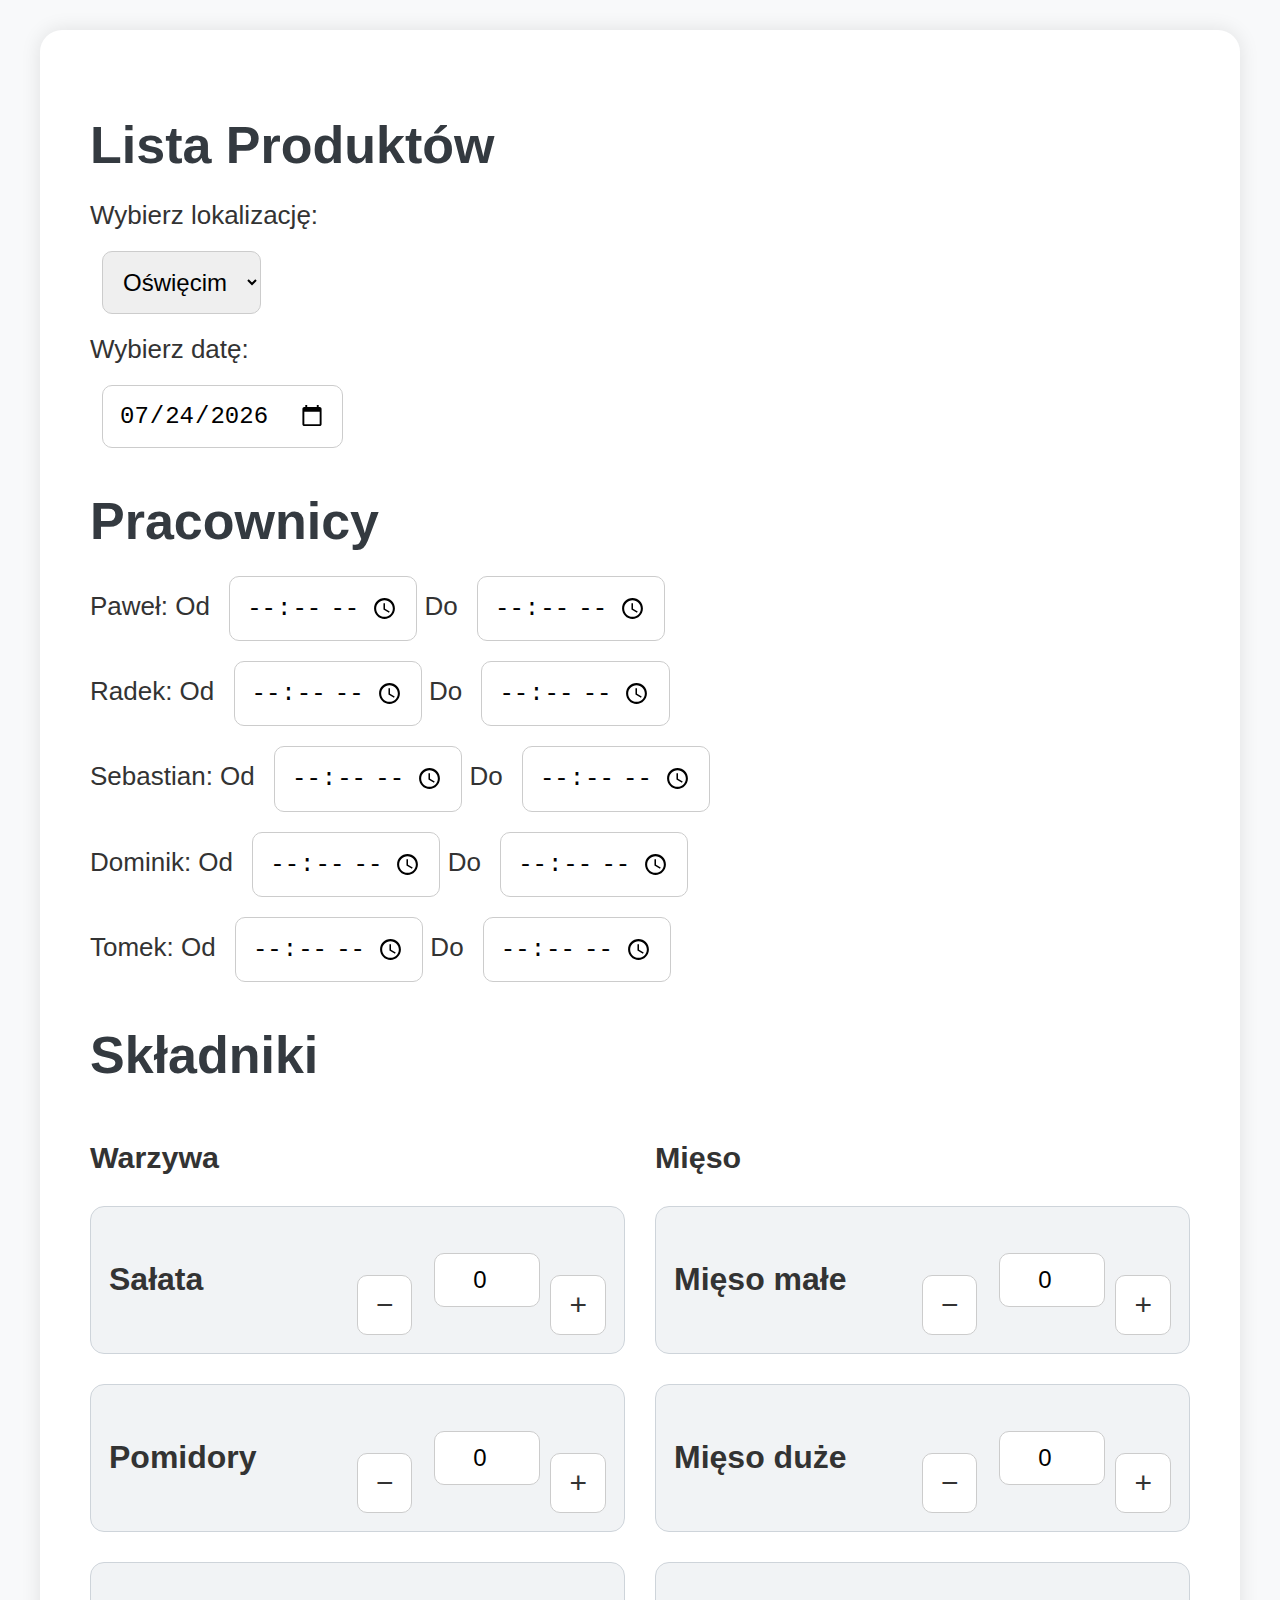
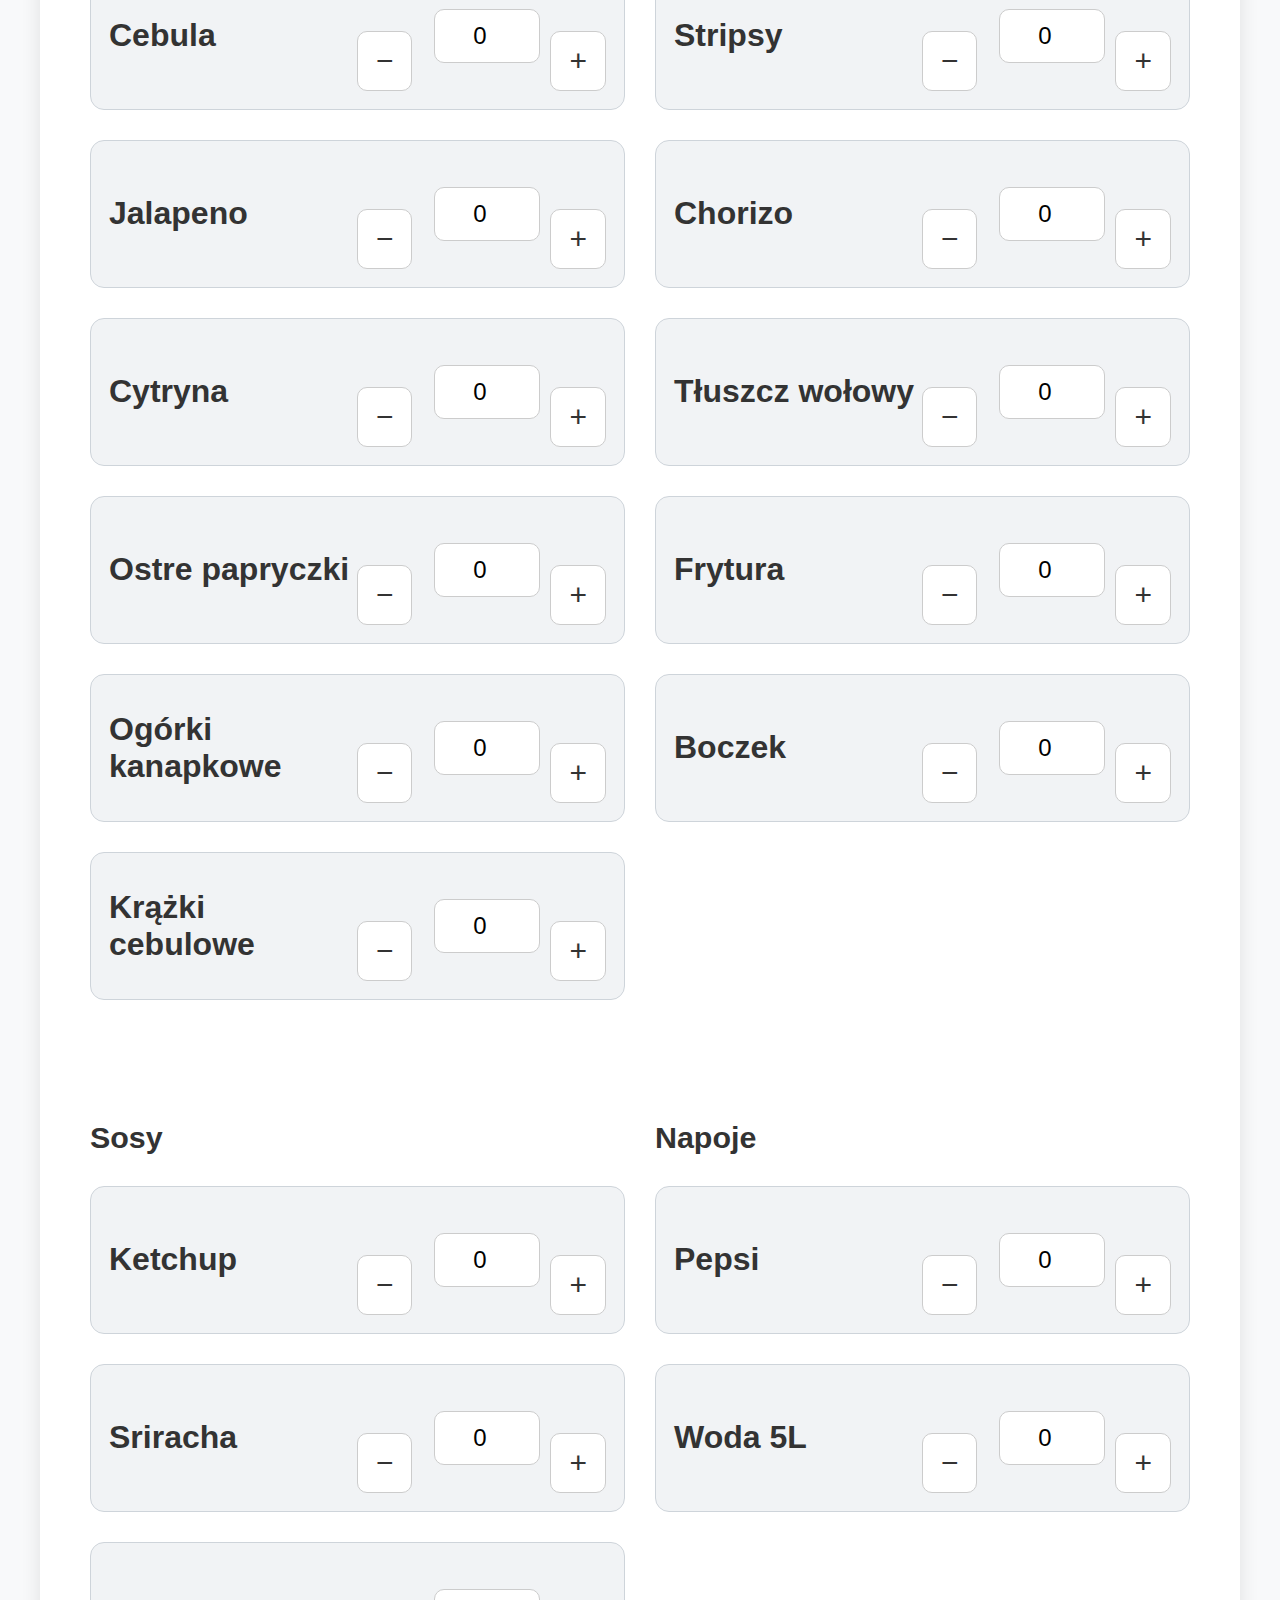
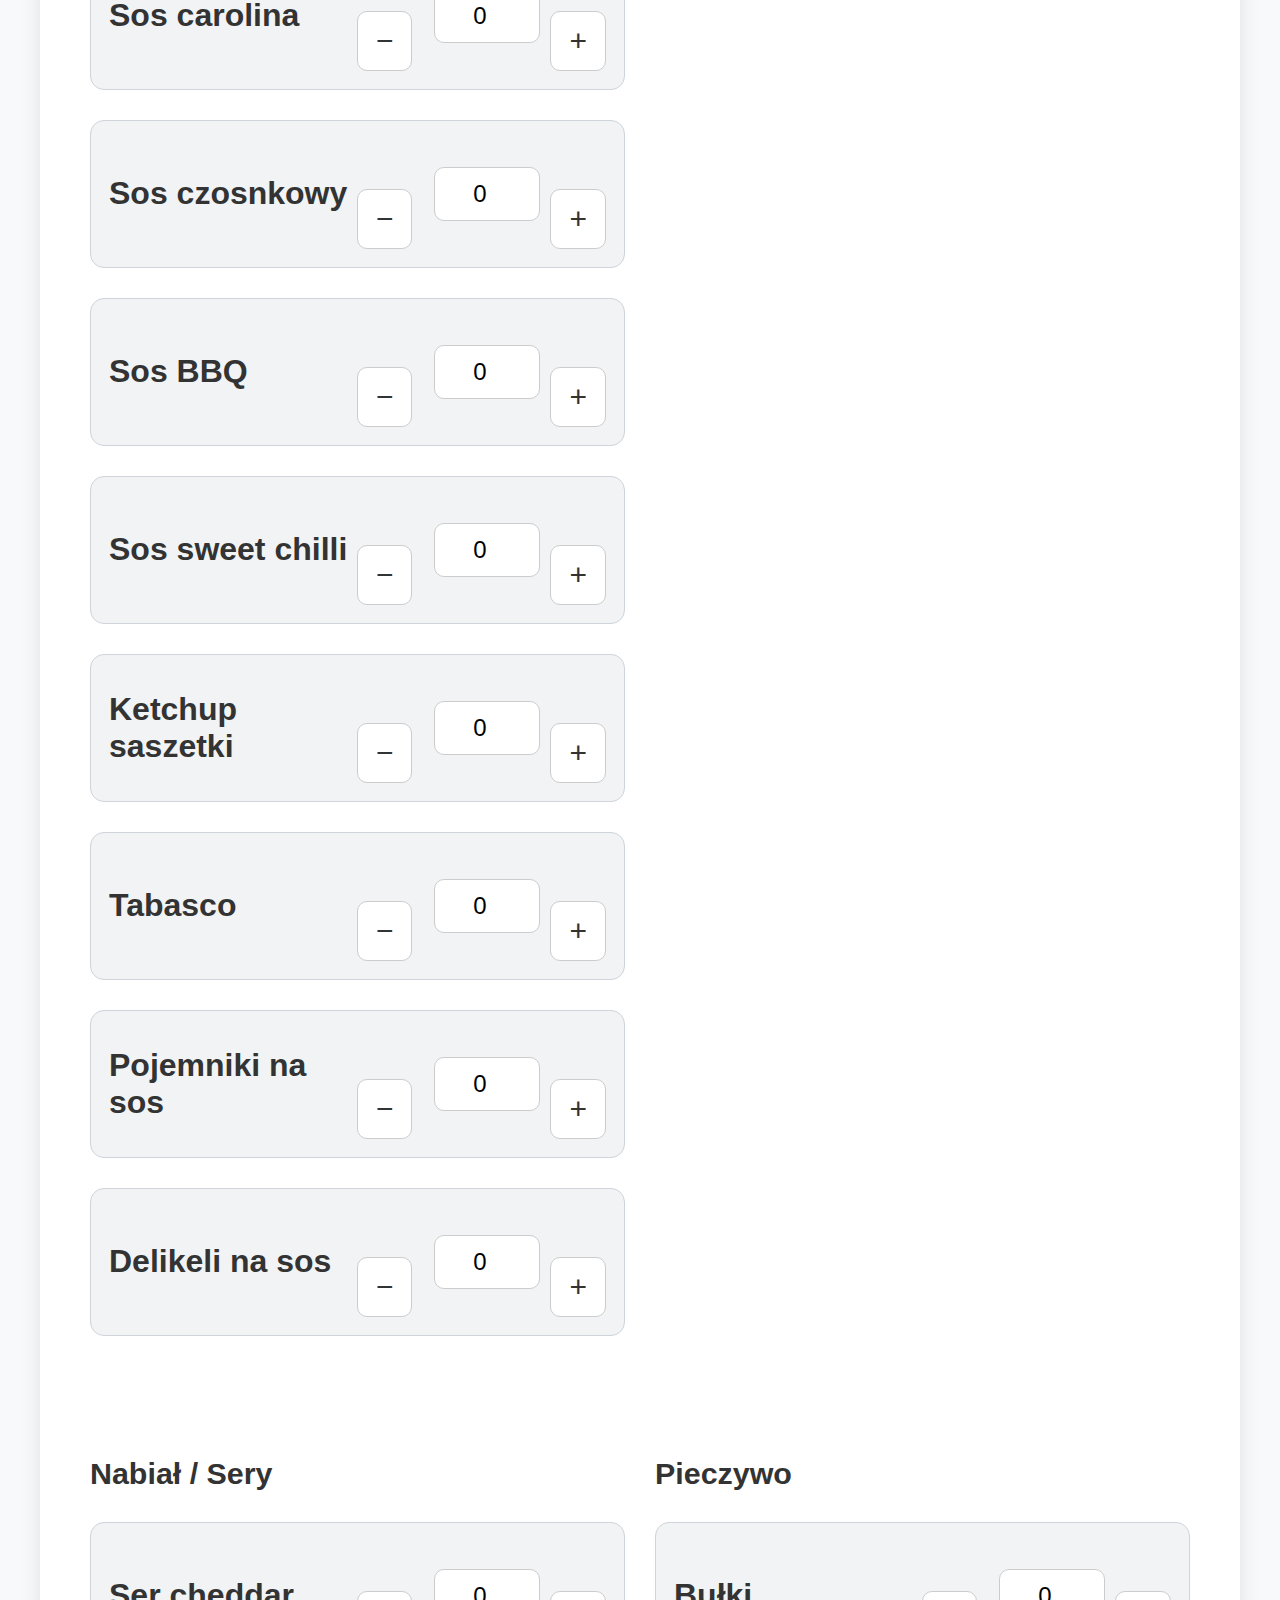
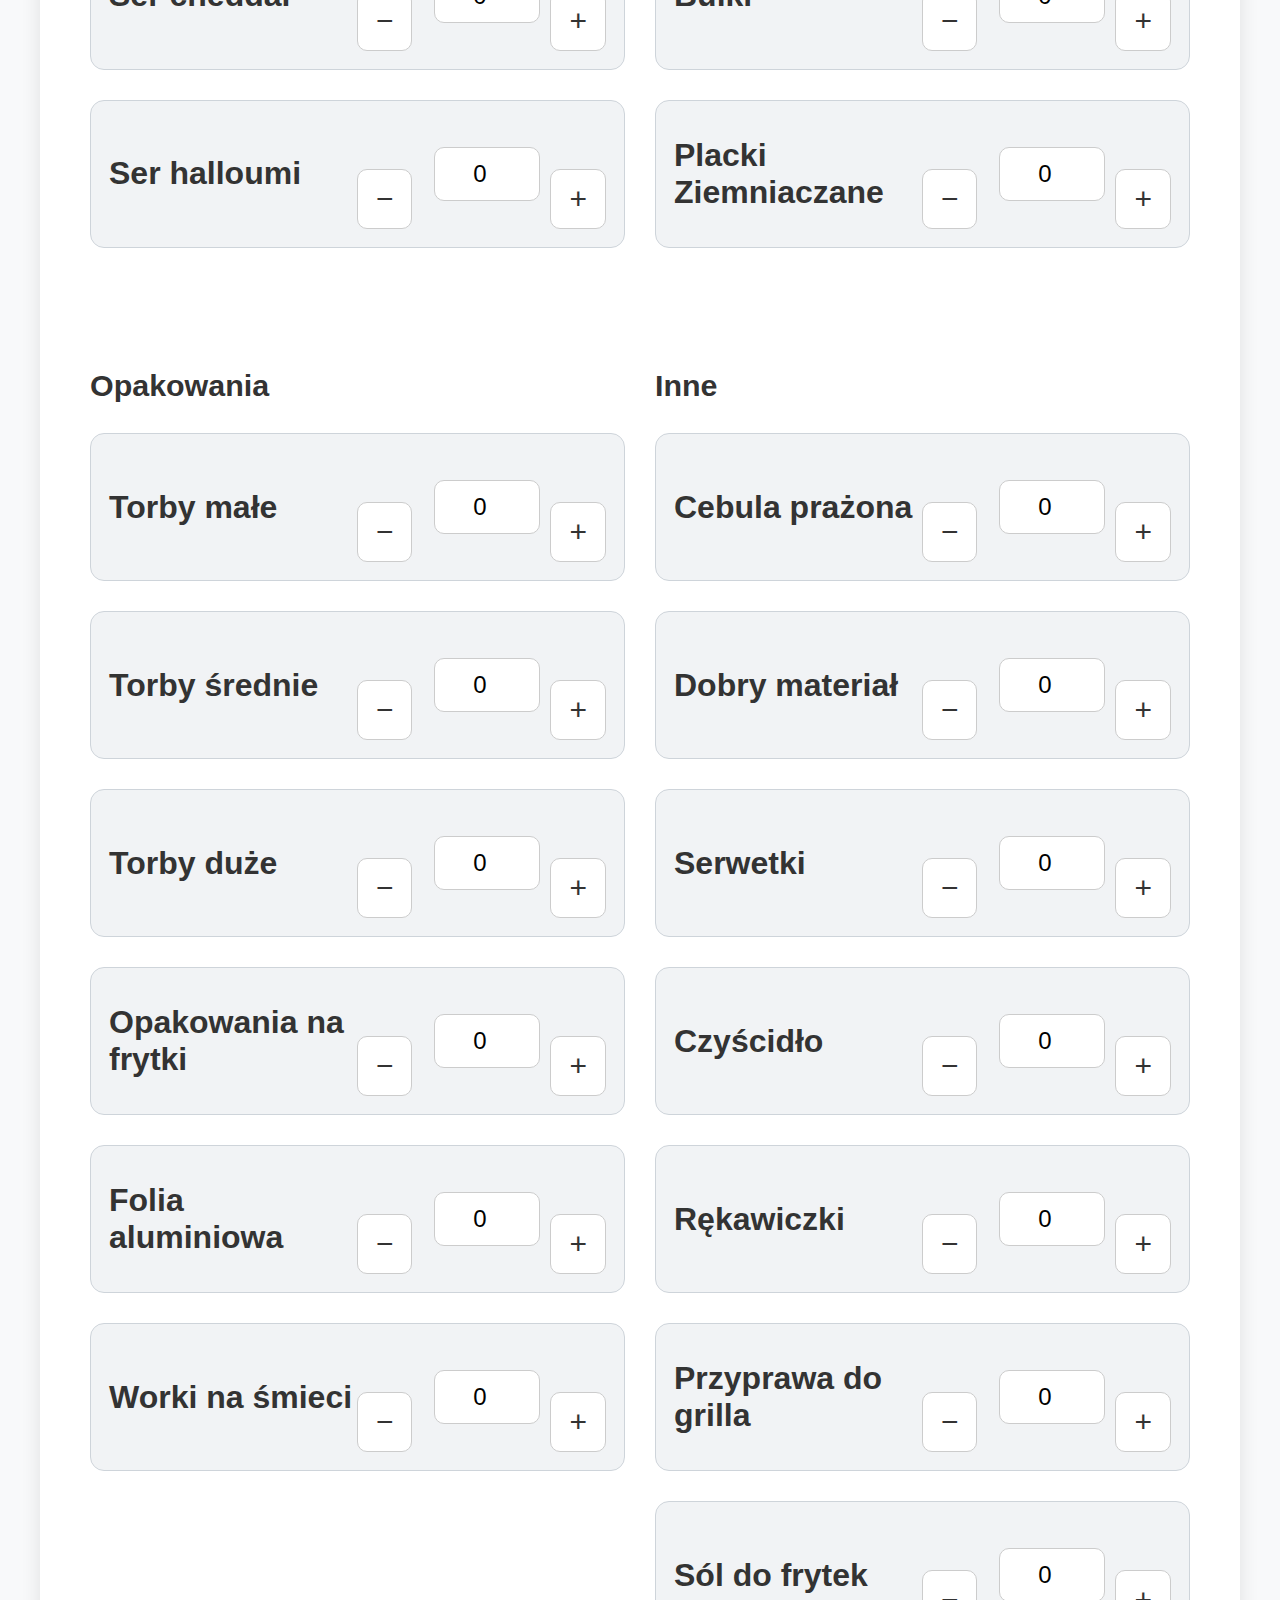
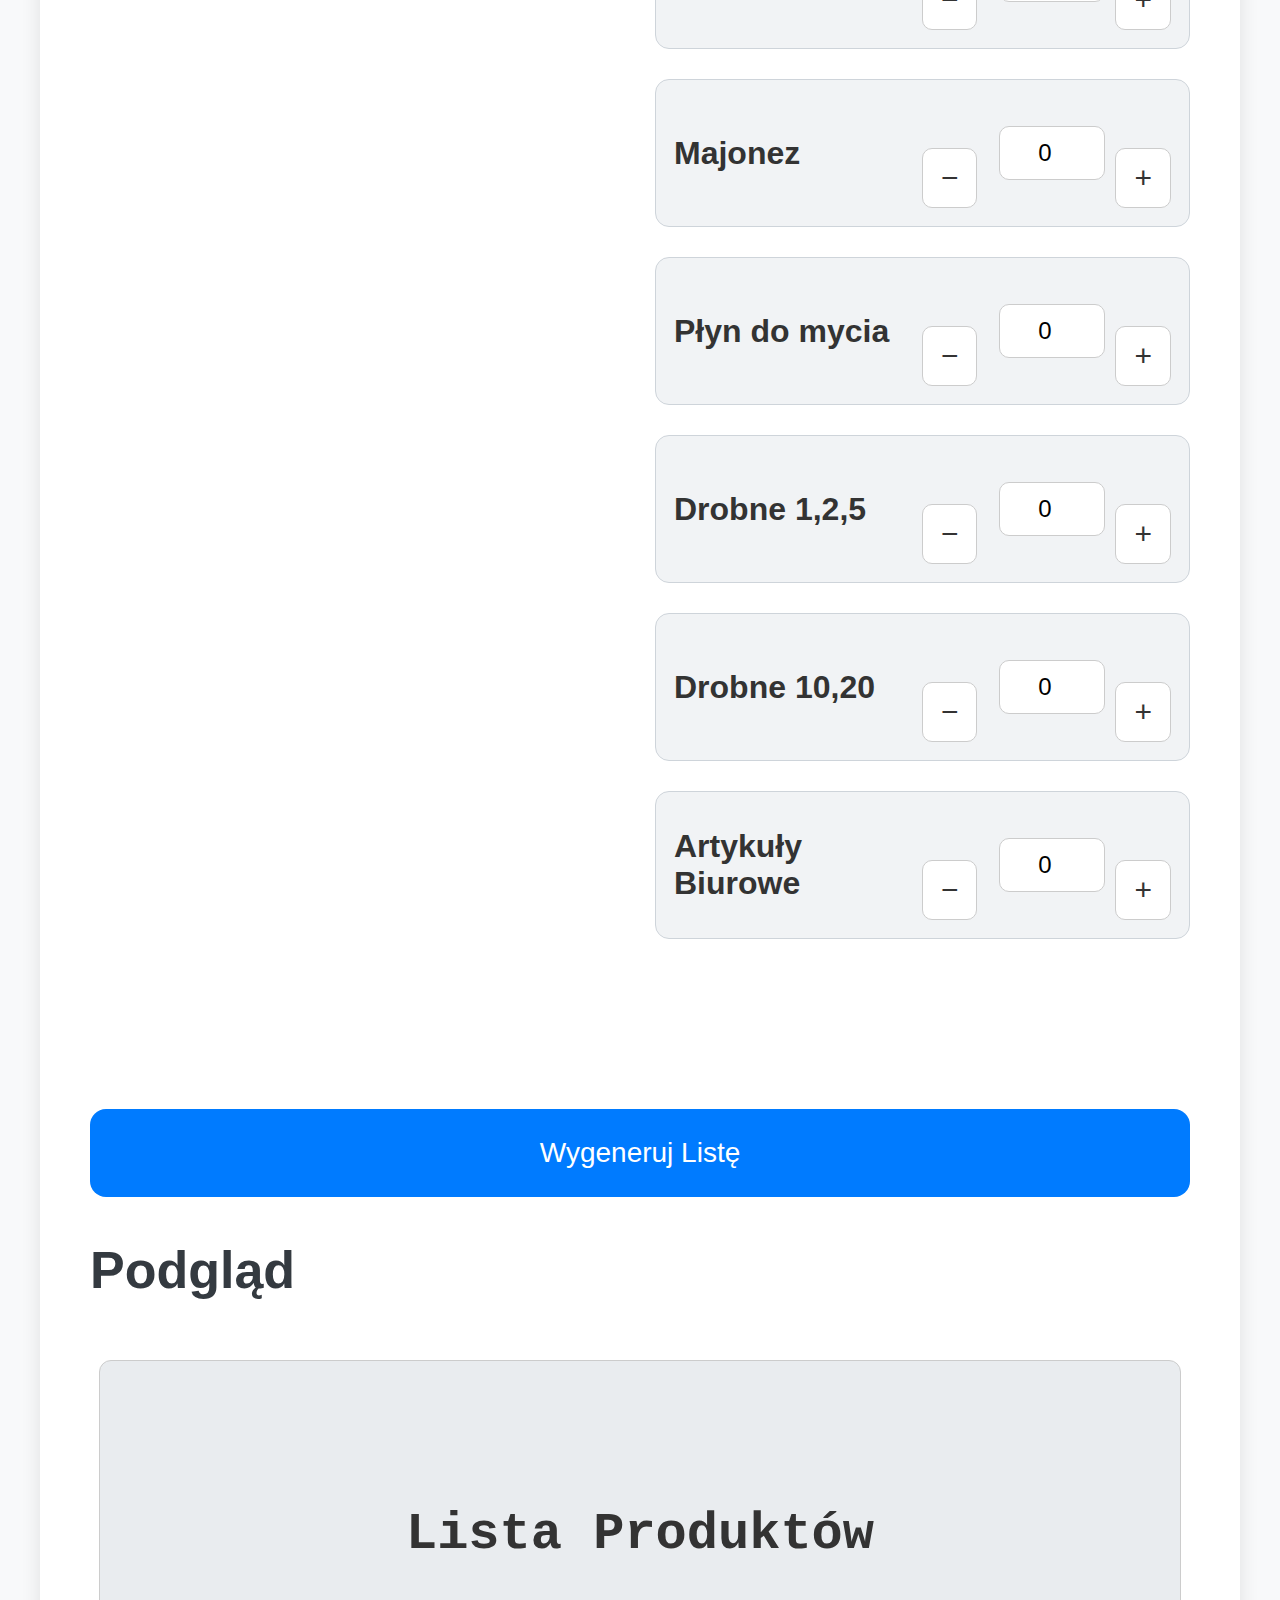
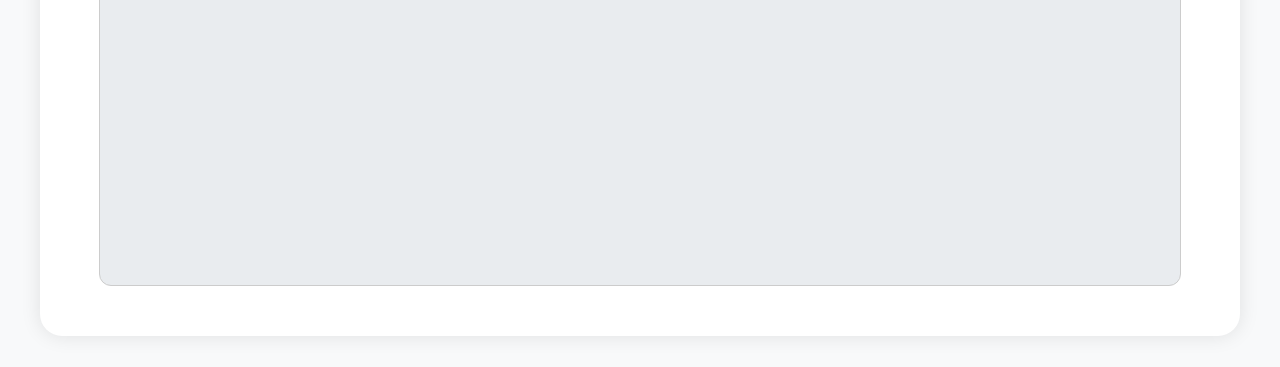
==== index.html @ 1bef9fa3 "Add files via upload" ====
<!DOCTYPE html>
<html lang="pl">
<head>
  <meta charset="UTF-8">
  <title>Lista Produktów</title>
  <link rel="stylesheet" href="style.css">
</head>
<body>
  <div class="container">
    <h1>Lista Produktów</h1>

    <label for="lokal">Wybierz lokalizację:</label>
    <select id="lokal">
      <option>Oświęcim</option>
      <option>Osiek</option>
    </select>

    <label for="data">Wybierz datę:</label>
    <input type="date" id="data">

    <h2>Pracownicy</h2>
    <div id="pracownicy">
      <div><label>Paweł: Od <input type="time" id="pawel_od"> Do <input type="time" id="pawel_do"></label></div>
      <div><label>Radek: Od <input type="time" id="radek_od"> Do <input type="time" id="radek_do"></label></div>
      <div><label>Sebastian: Od <input type="time" id="sebastian_od"> Do <input type="time" id="sebastian_do"></label></div>
      <div><label>Dominik: Od <input type="time" id="dominik_od"> Do <input type="time" id="dominik_do"></label></div>
      <div><label>Tomek: Od <input type="time" id="tomek_od"> Do <input type="time" id="tomek_do"></label></div>
    </div>

    <h2>Składniki</h2>
    <div id="produkty" class="produkty-grid">
      <!-- Produkty generowane dynamicznie -->
    </div>

    <button onclick="generujRaport()">Wygeneruj Listę</button>

    <h2>Podgląd</h2>
    <div id="raport" class="raport">
      <h3>Lista Produktów</h3>
      <div id="raportContent"></div>
    </div>
  </div>

  <script src="html2canvas.min.js"></script>
  <script src="script.js"></script>
</body>
</html>
---- style.css ----
body {
  font-family: Arial, sans-serif;
  background-color: #f8f9fa;
  margin: 0;
  padding: 30px;
  color: #333;
  font-size: 26px;
}

.container {
  max-width: 1100px;
  margin: 0 auto;
  background: white;
  padding: 50px;
  border-radius: 22px;
  box-shadow: 0 0 20px rgba(0, 0, 0, 0.1);
}

h1, h2 {
  color: #343a40;
  margin-bottom: 25px;
  font-size: 2em;
}

label {
  display: block;
  margin: 20px 0;
}

select,
input[type="time"],
input[type="number"],
input[type="date"] {
  padding: 16px;
  font-size: 24px;
  border: 1px solid #ccc;
  border-radius: 10px;
  margin-left: 12px;
  max-width: 320px;
}

button {
  margin-top: 50px;
  padding: 28px;
  font-size: 28px;
  background-color: #007bff;
  color: white;
  border: none;
  border-radius: 16px;
  cursor: pointer;
  transition: background-color 0.2s;
  width: 100%;
}

button:hover {
  background-color: #0056b3;
}

.produkty-grid {
  display: grid;
  grid-template-columns: repeat(auto-fill, minmax(500px, 1fr));
  gap: 30px;
  margin-bottom: 60px;
}

.produkt {
  background-color: #f1f3f5;
  border: 1px solid #ced4da;
  border-radius: 14px;
  padding: 18px;
  display: flex;
  align-items: center;
  justify-content: space-between;
}

.produkt-name {
  flex: 1;
  font-size: 32px;
  font-weight: 600;
}

.counter {
  display: flex;
  align-items: center;
  gap: 10px;
}

.counter button {
  padding: 12px 18px;
  font-size: 30px;
  background-color: #ffffff;
  color: #333;
  border: 1px solid #ccc;
  border-radius: 10px;
  cursor: pointer;
}

.counter button:hover {
  background-color: #e2e6ea;
}

.counter input[type="number"] {
  width: 80px;
  padding: 12px;
  font-size: 24px;
  text-align: center;
  border: 1px solid #ccc;
  border-radius: 10px;
}

.produkt.highlight-1 { background-color: #d4edda; border-color: #c3e6cb; }
.produkt.highlight-2 { background-color: #a8e0b6; border-color: #91d1a3; }
.produkt.highlight-3 { background-color: #7cd29c; border-color: #64c18a; }

.raport {
  background: #e9ecef;
  padding: 0 40px 40px 40px;
  border-radius: 12px;
  margin-top: 60px;
  white-space: pre-wrap;
  font-family: monospace;
  font-size: 38px;
  line-height: 1.7;
  width: 1000px;
  margin-left: auto;
  margin-right: auto;
  border: 1px solid #ccc;
}

.raport h3 {
  margin-top: 0;
  margin-bottom: 8px;
  font-size: 52px;
  font-weight: bold;
  text-align: center;
}

@media (max-width: 700px) {
  .produkty-grid { grid-template-columns: 1fr; }

  .counter button,
  .counter input[type="number"] {
    font-size: 28px;
    padding: 16px;
  }

  button {
    font-size: 30px;
    padding: 30px;
  }

  select,
  input[type="time"],
  input[type="date"] {
    font-size: 26px;
    width: 100%;
  }
}
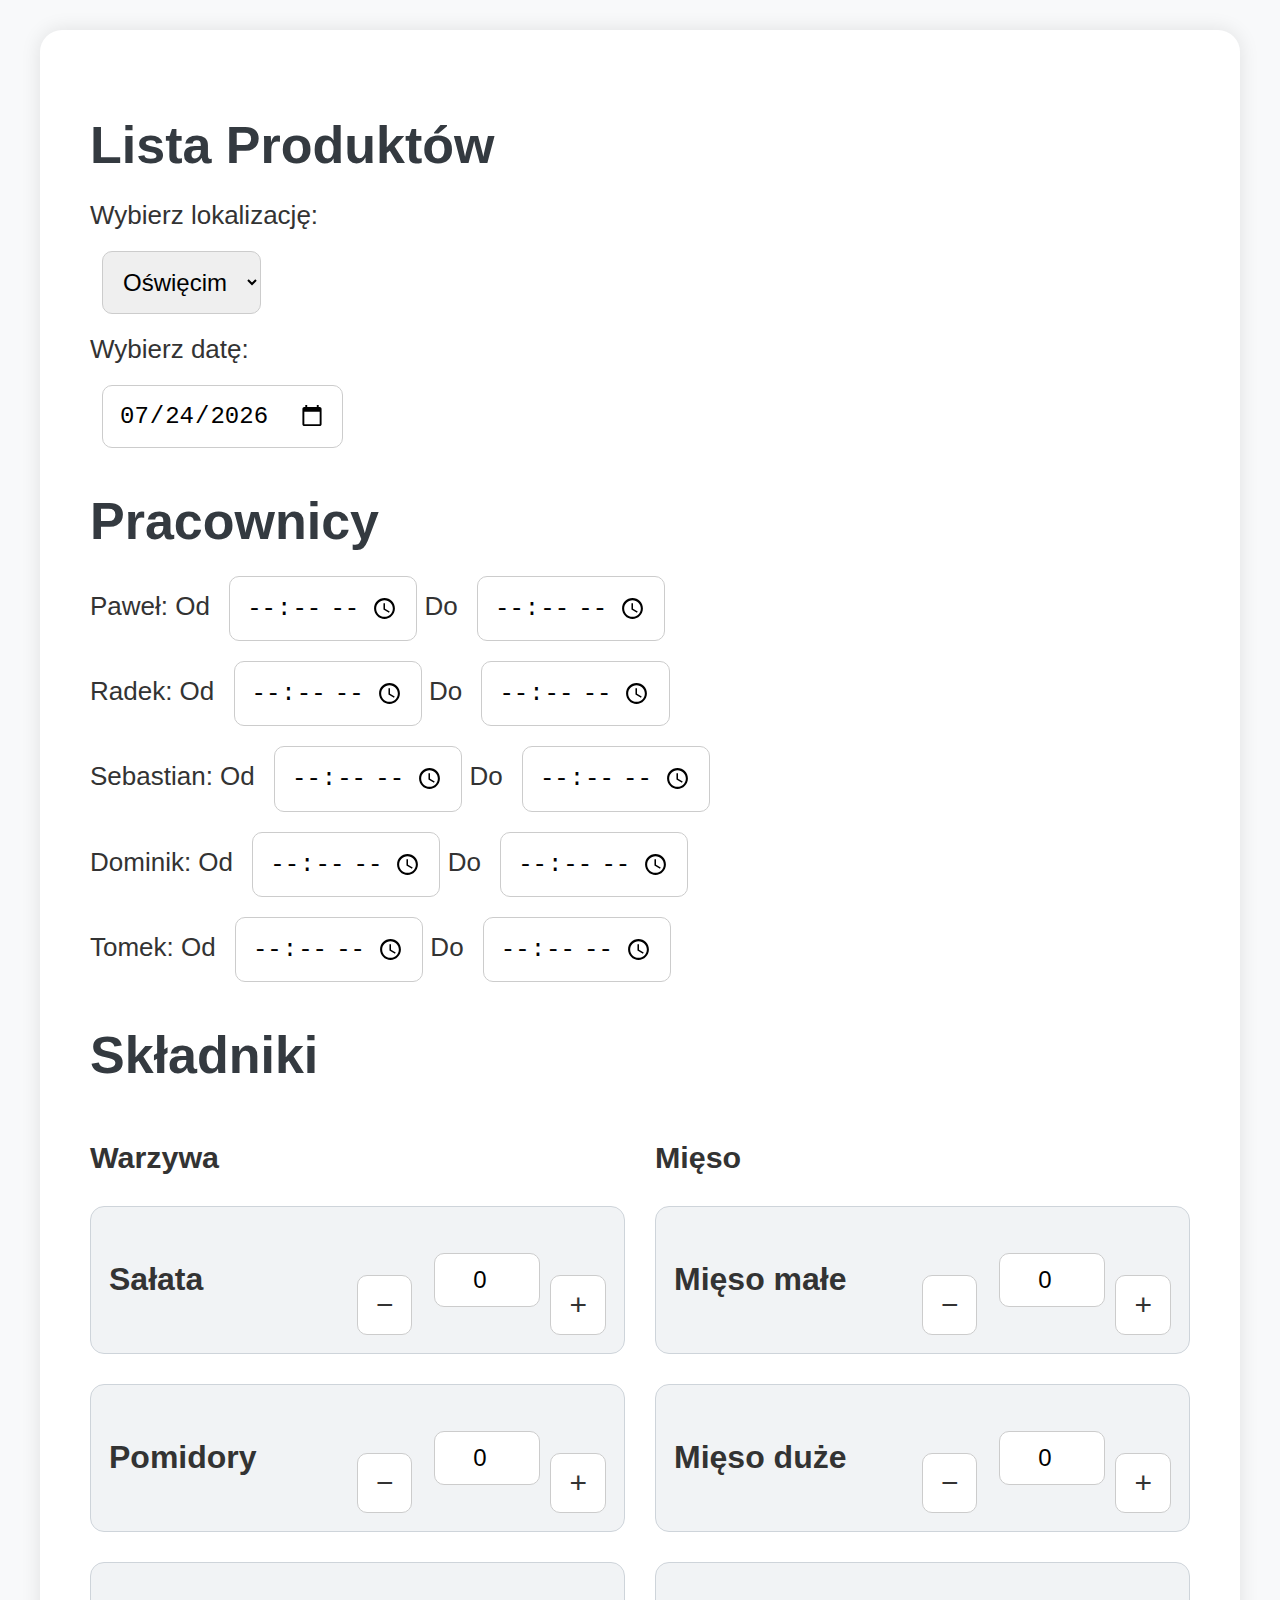
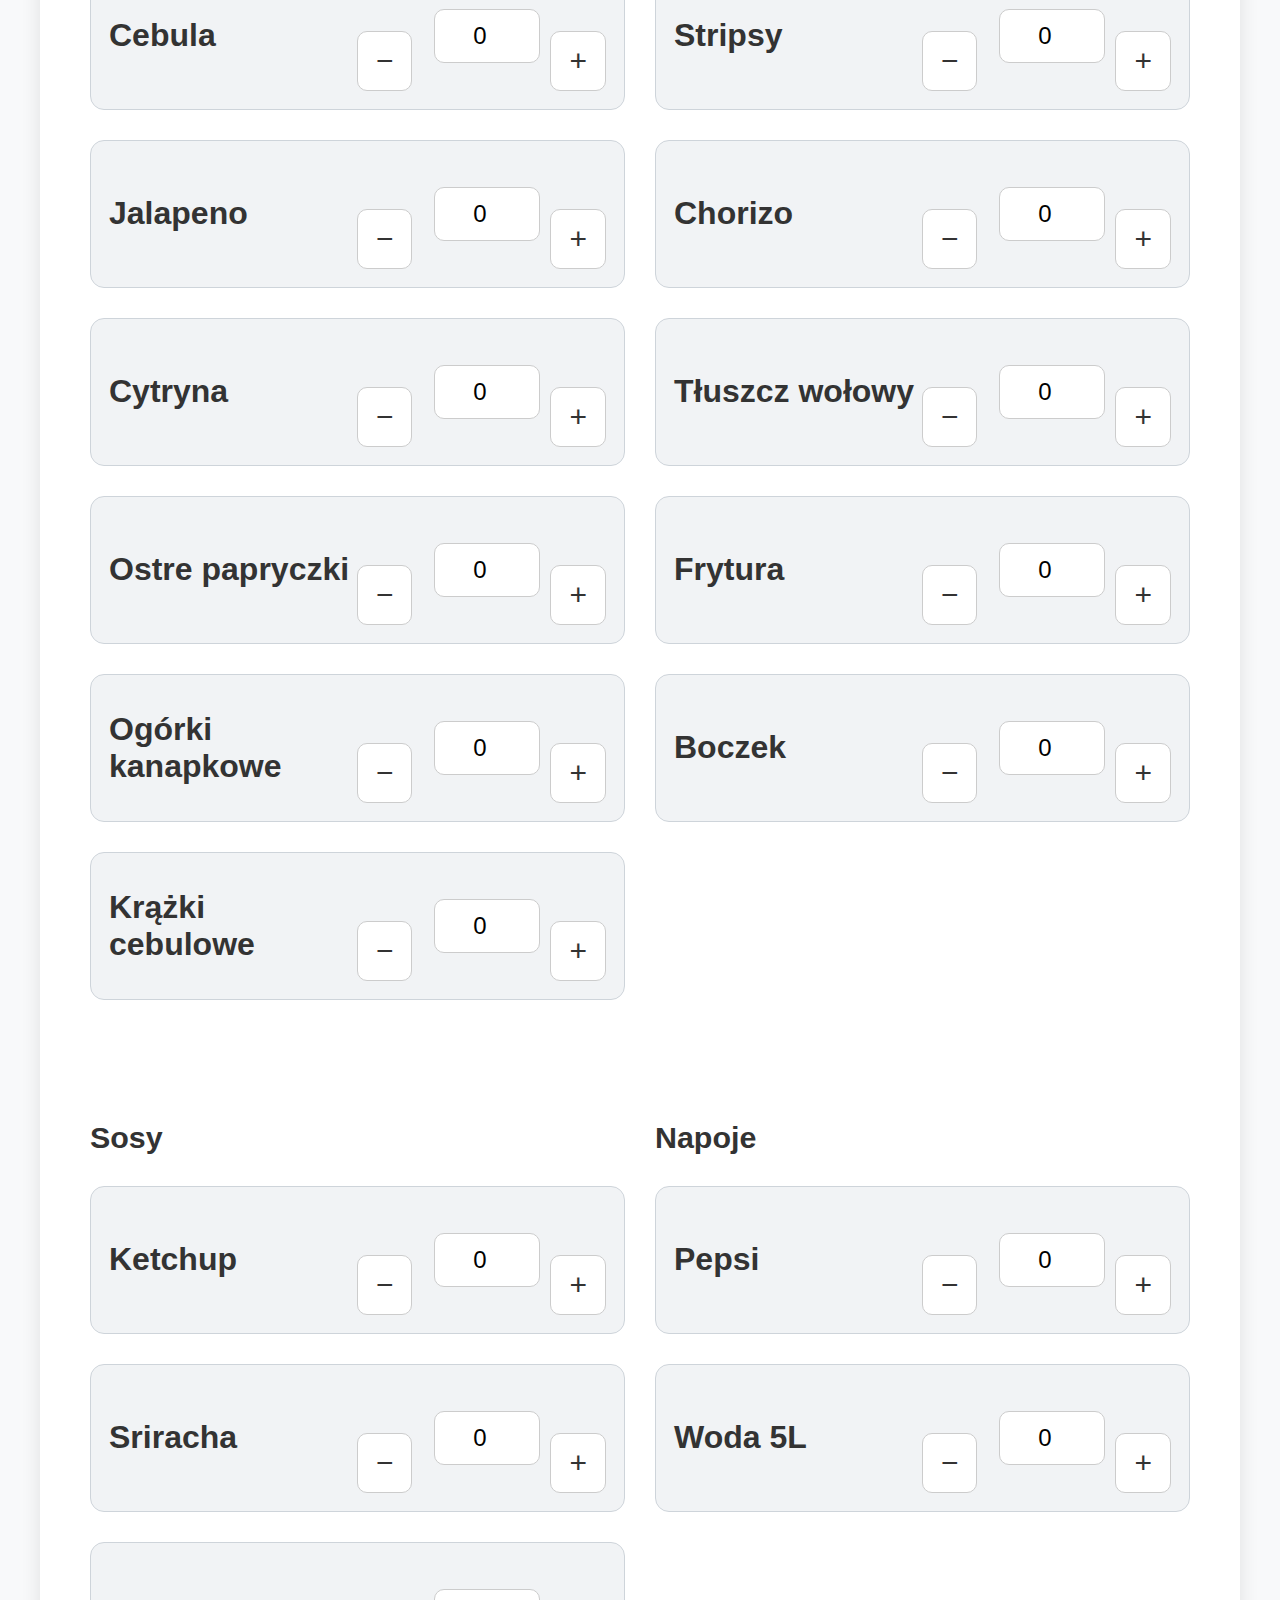
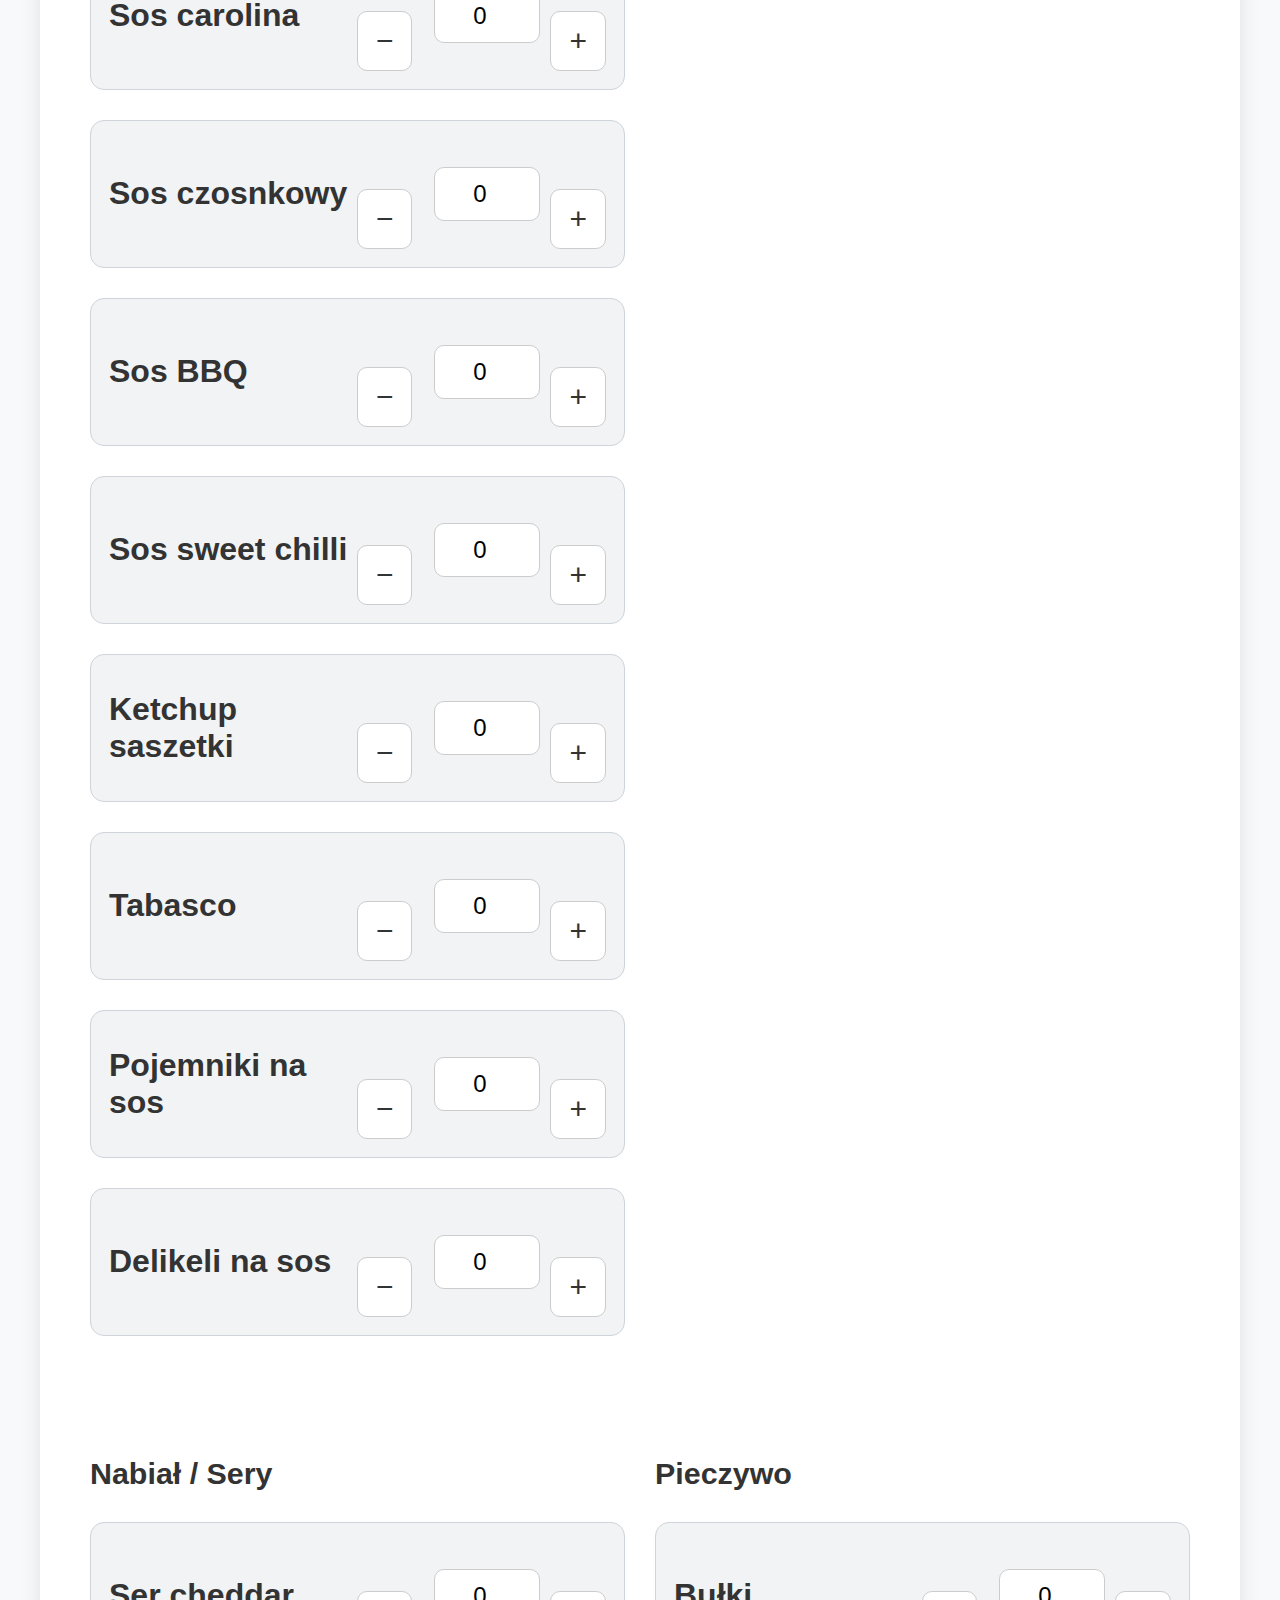
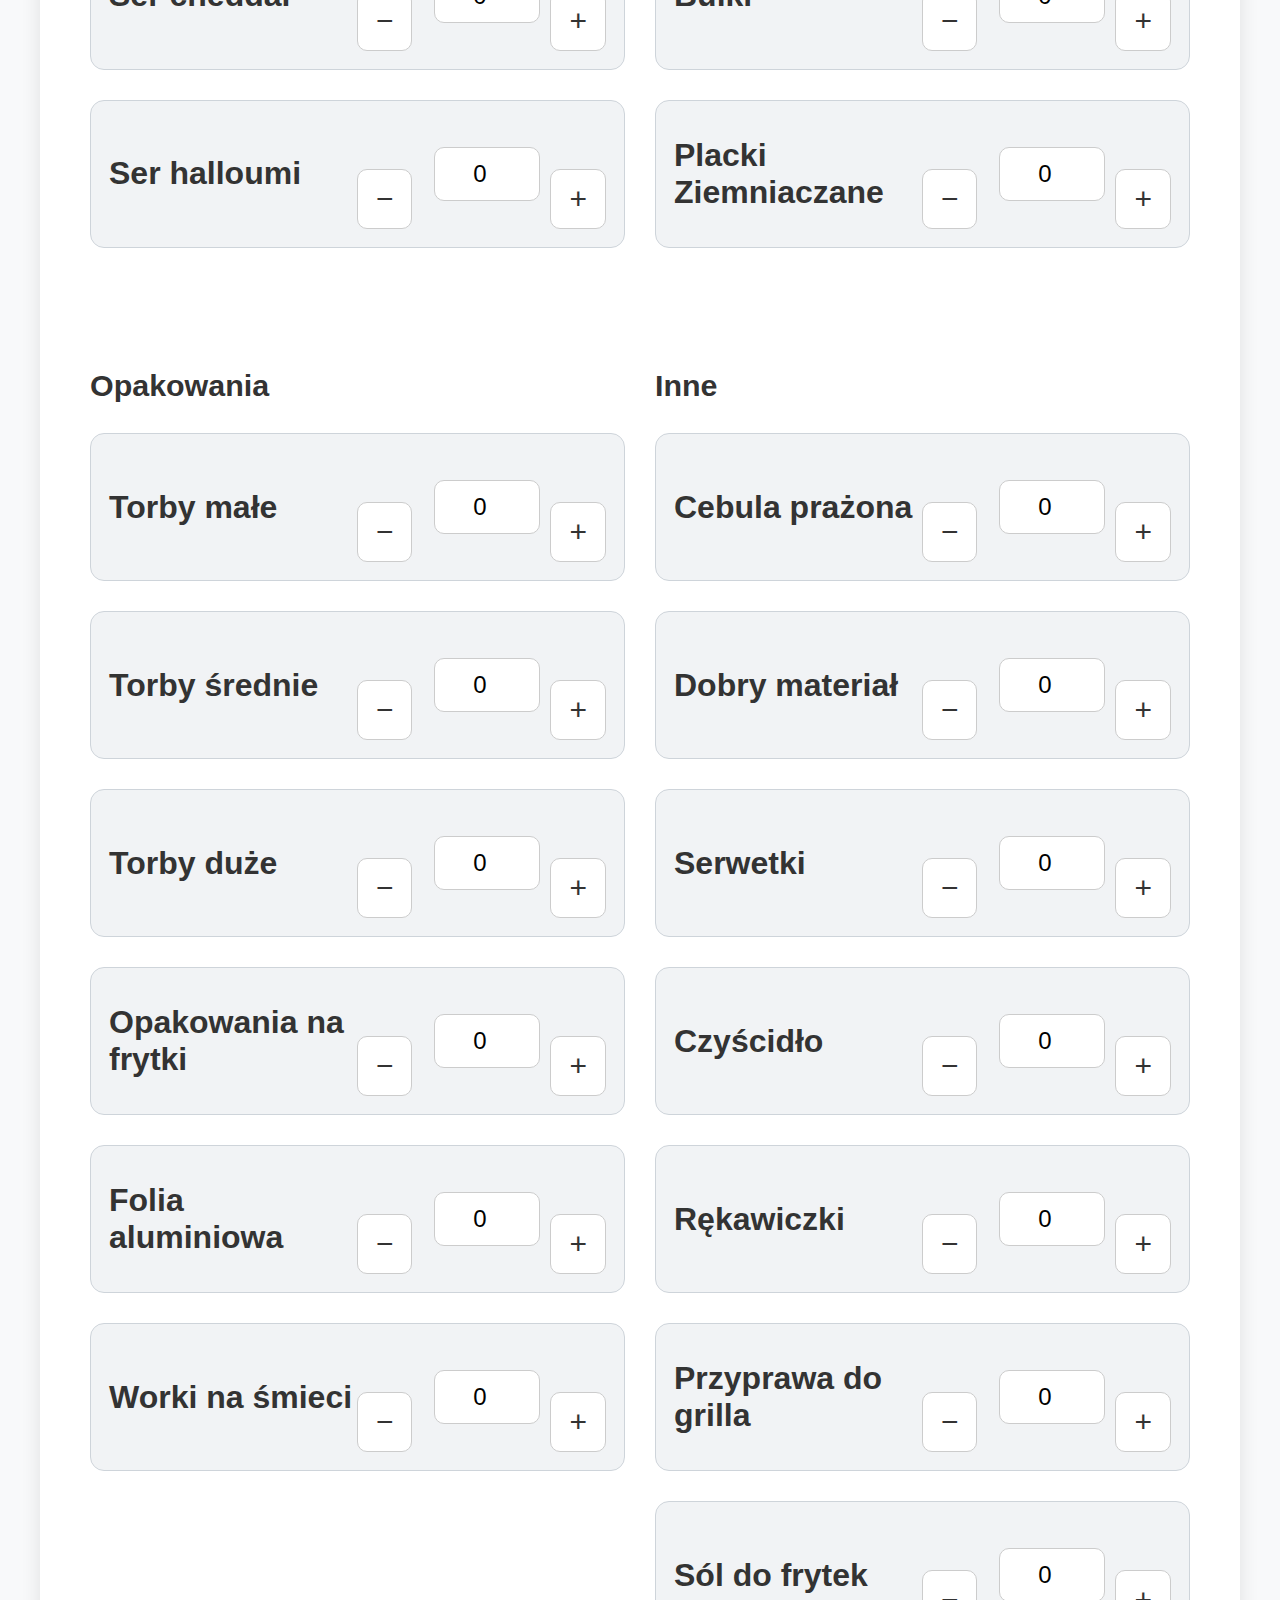
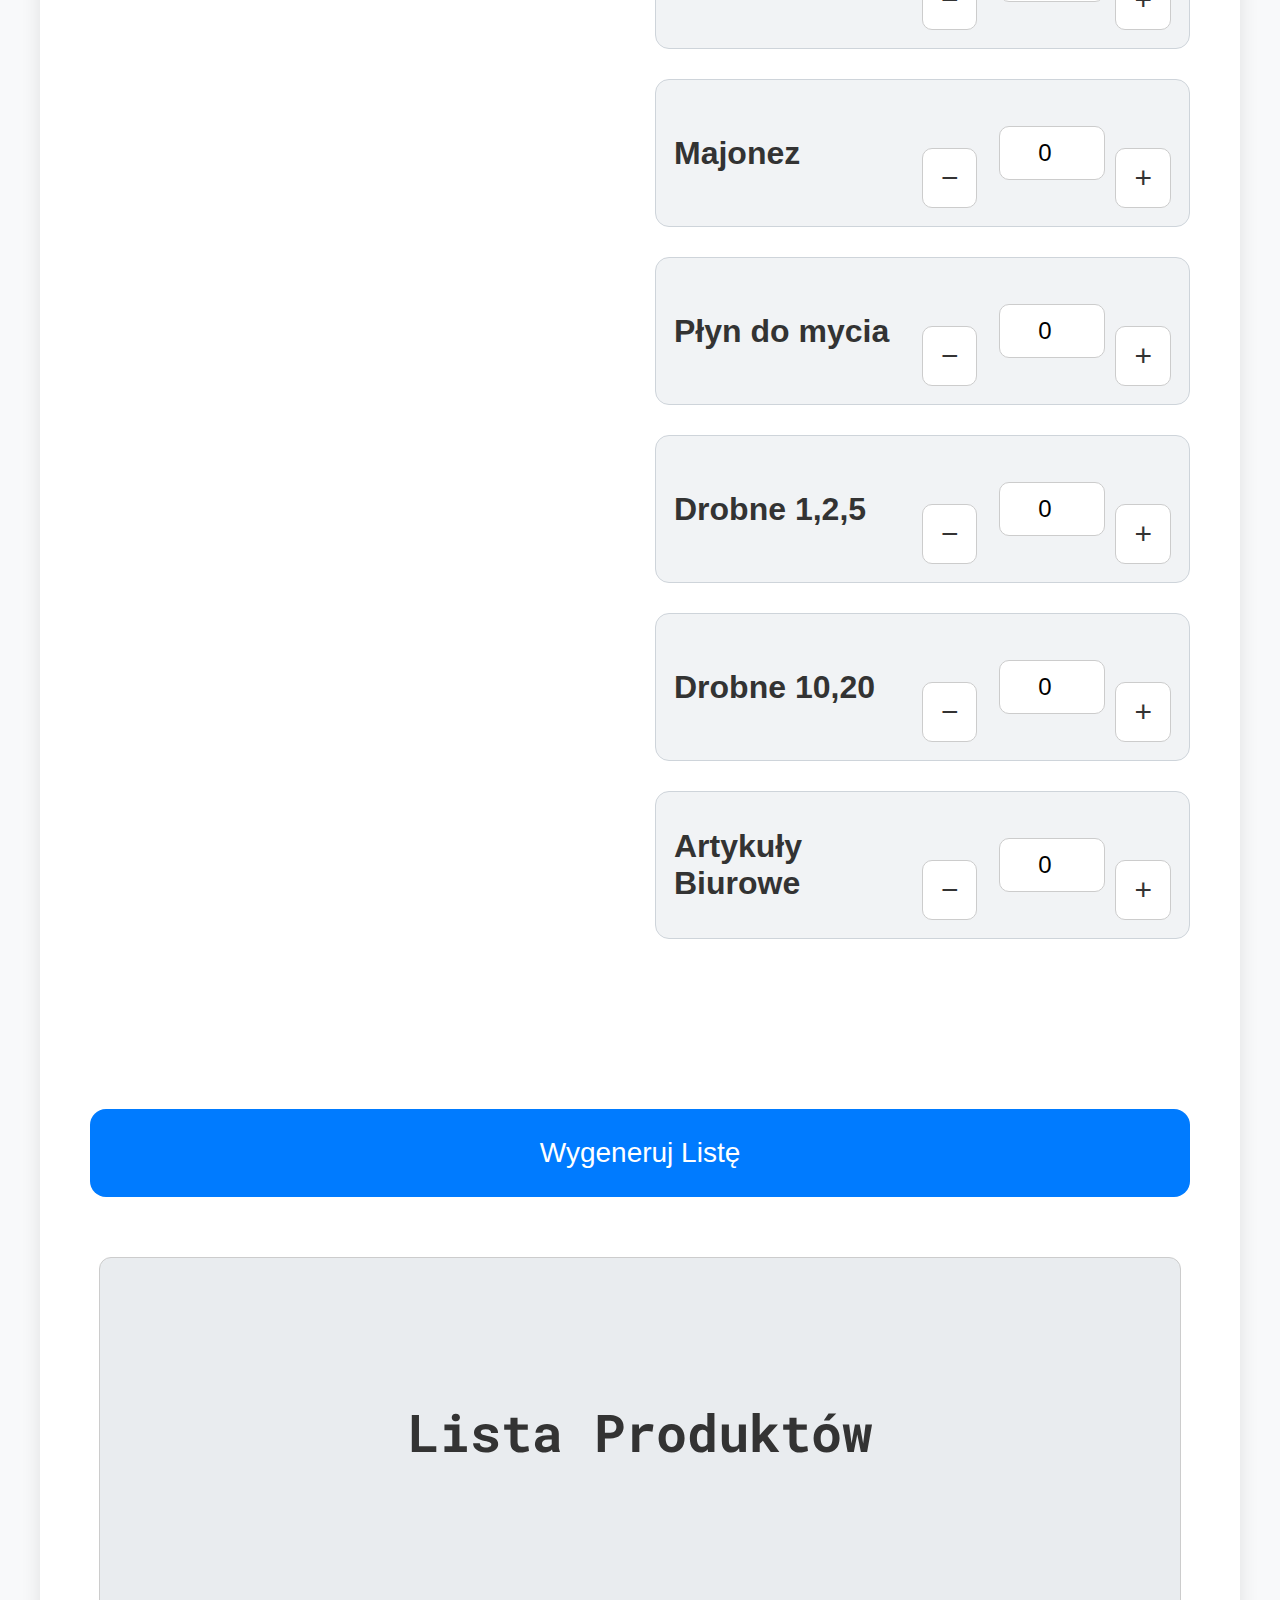
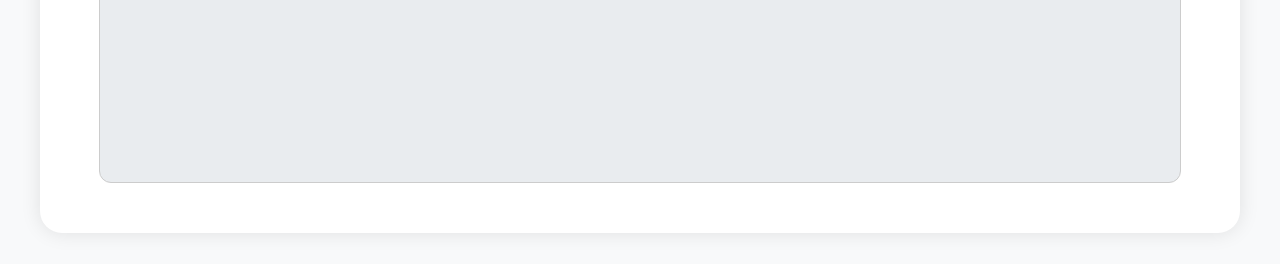
==== commit 3a09394b: "Add files via upload" ====
--- a/index.html
+++ b/index.html
@@ -4,6 +4,7 @@
   <meta charset="UTF-8">
   <title>Lista Produktów</title>
   <link rel="stylesheet" href="style.css">
+  <link href="https://fonts.googleapis.com/css2?family=Roboto+Mono:wght@400;700&display=swap" rel="stylesheet">
 </head>
 <body>
   <div class="container">
@@ -34,7 +35,6 @@
 
     <button onclick="generujRaport()">Wygeneruj Listę</button>
 
-    <h2>Podgląd</h2>
     <div id="raport" class="raport">
       <h3>Lista Produktów</h3>
       <div id="raportContent"></div>
--- a/style.css
+++ b/style.css
@@ -118,7 +118,7 @@
   border-radius: 12px;
   margin-top: 60px;
   white-space: pre-wrap;
-  font-family: monospace;
+  font-family: 'Roboto Mono', monospace;
   font-size: 38px;
   line-height: 1.7;
   width: 1000px;
@@ -140,8 +140,11 @@
 
   .counter button,
   .counter input[type="number"] {
-    font-size: 28px;
-    padding: 16px;
+    width: 80px;
+    height: 80px;
+    font-size: 32px;
+    padding: 0;
+    text-align: center;
   }
 
   button {
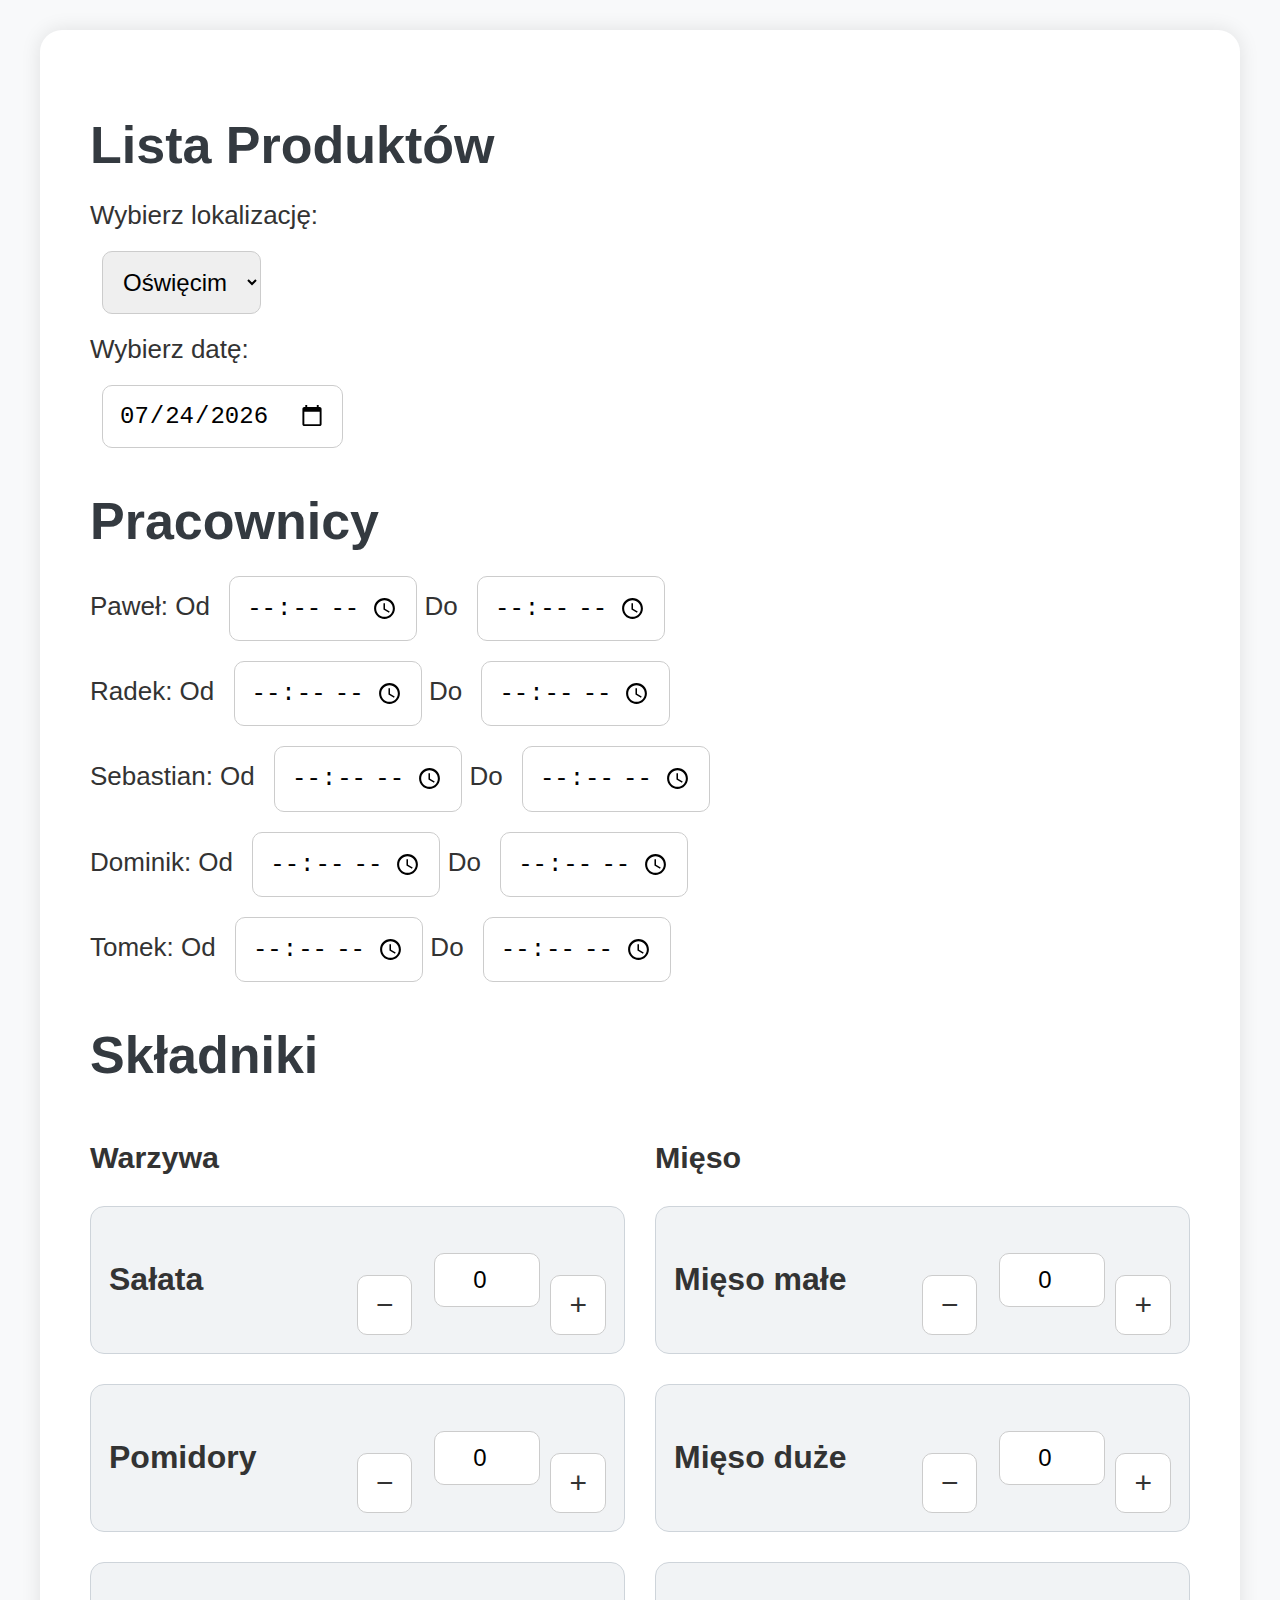
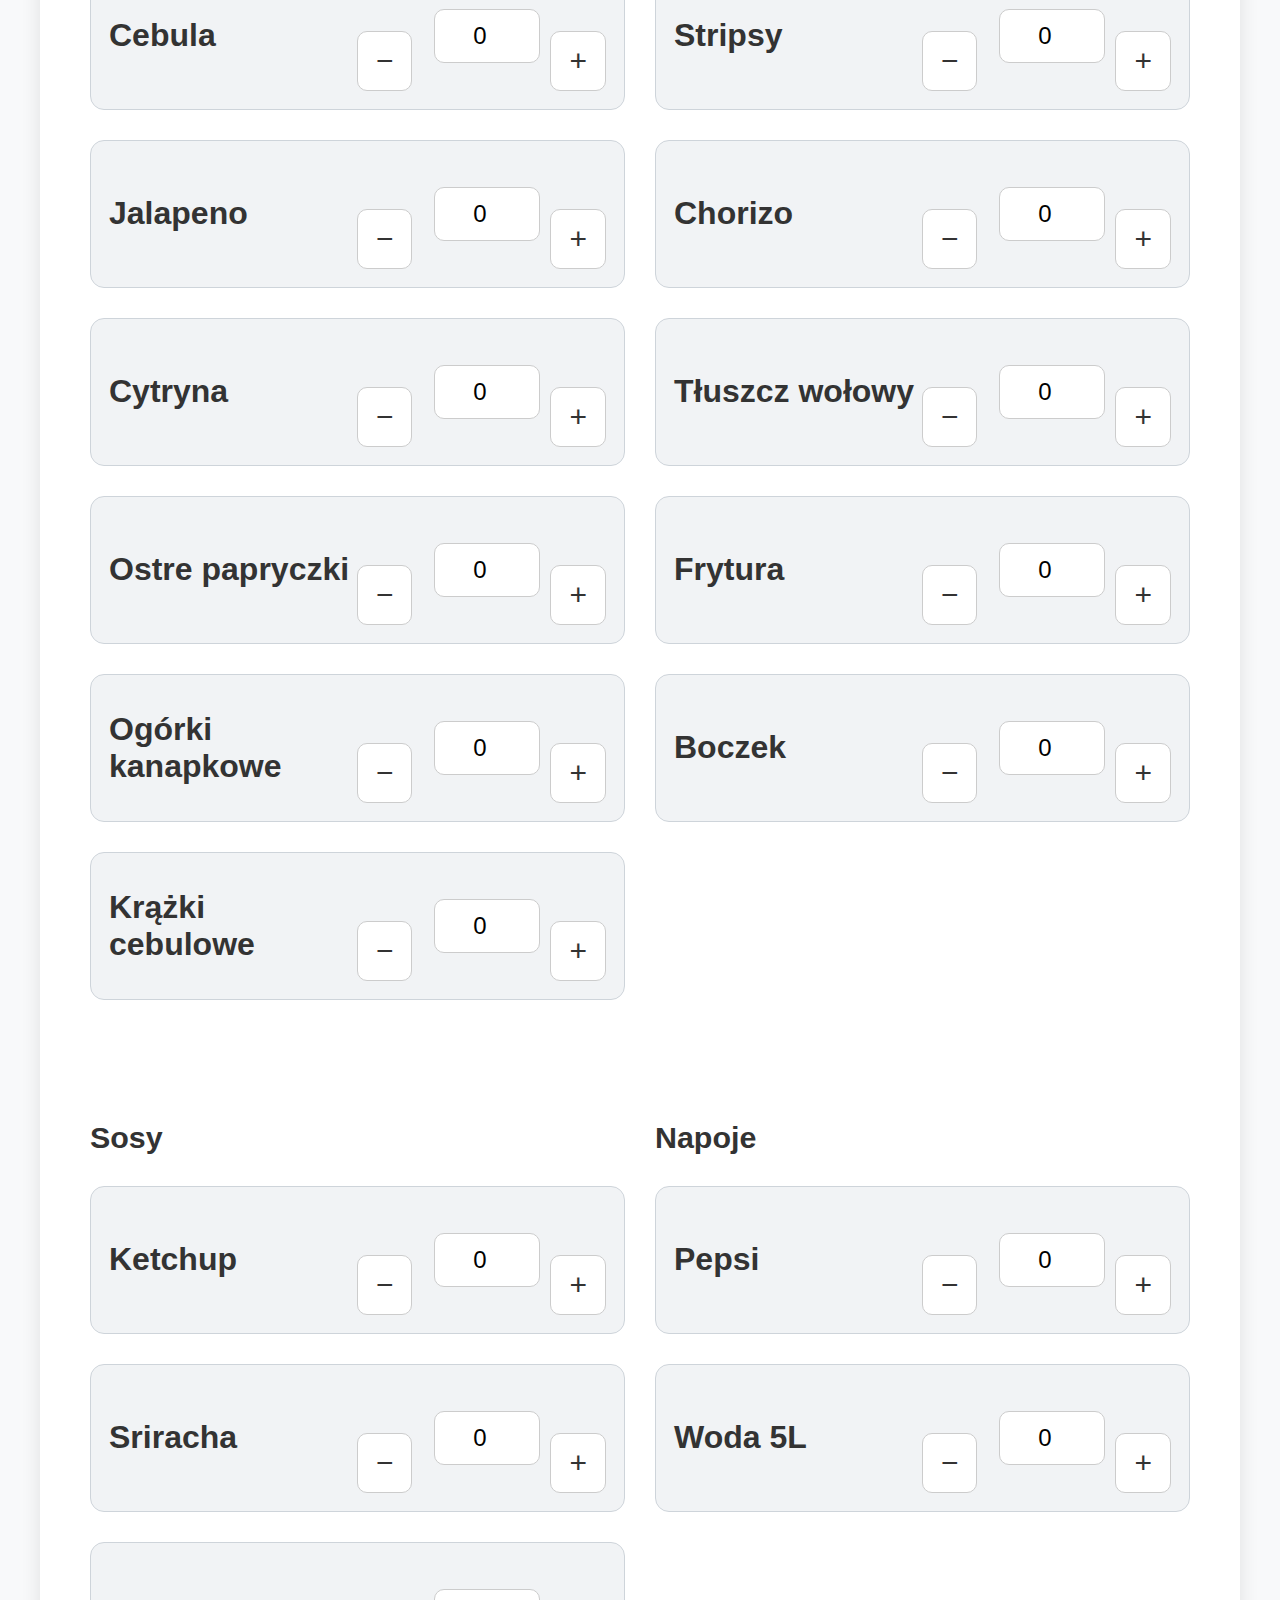
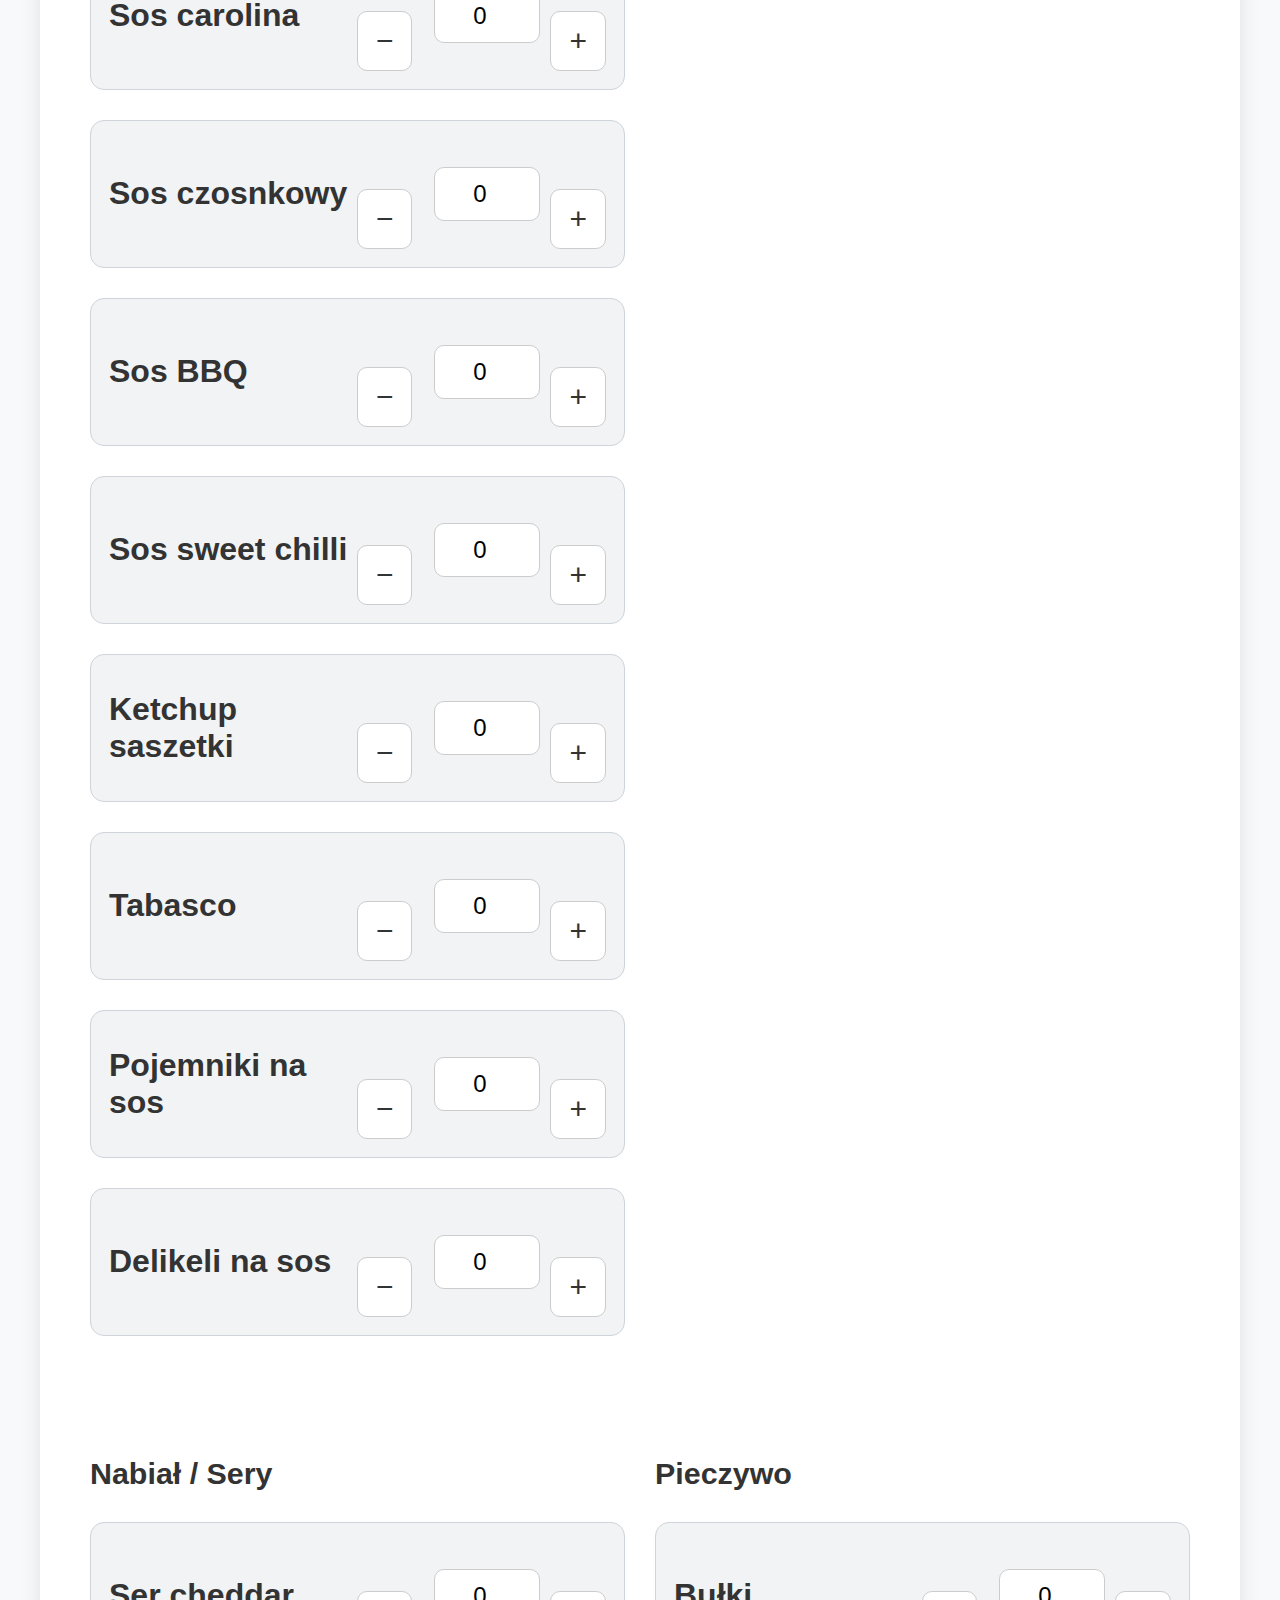
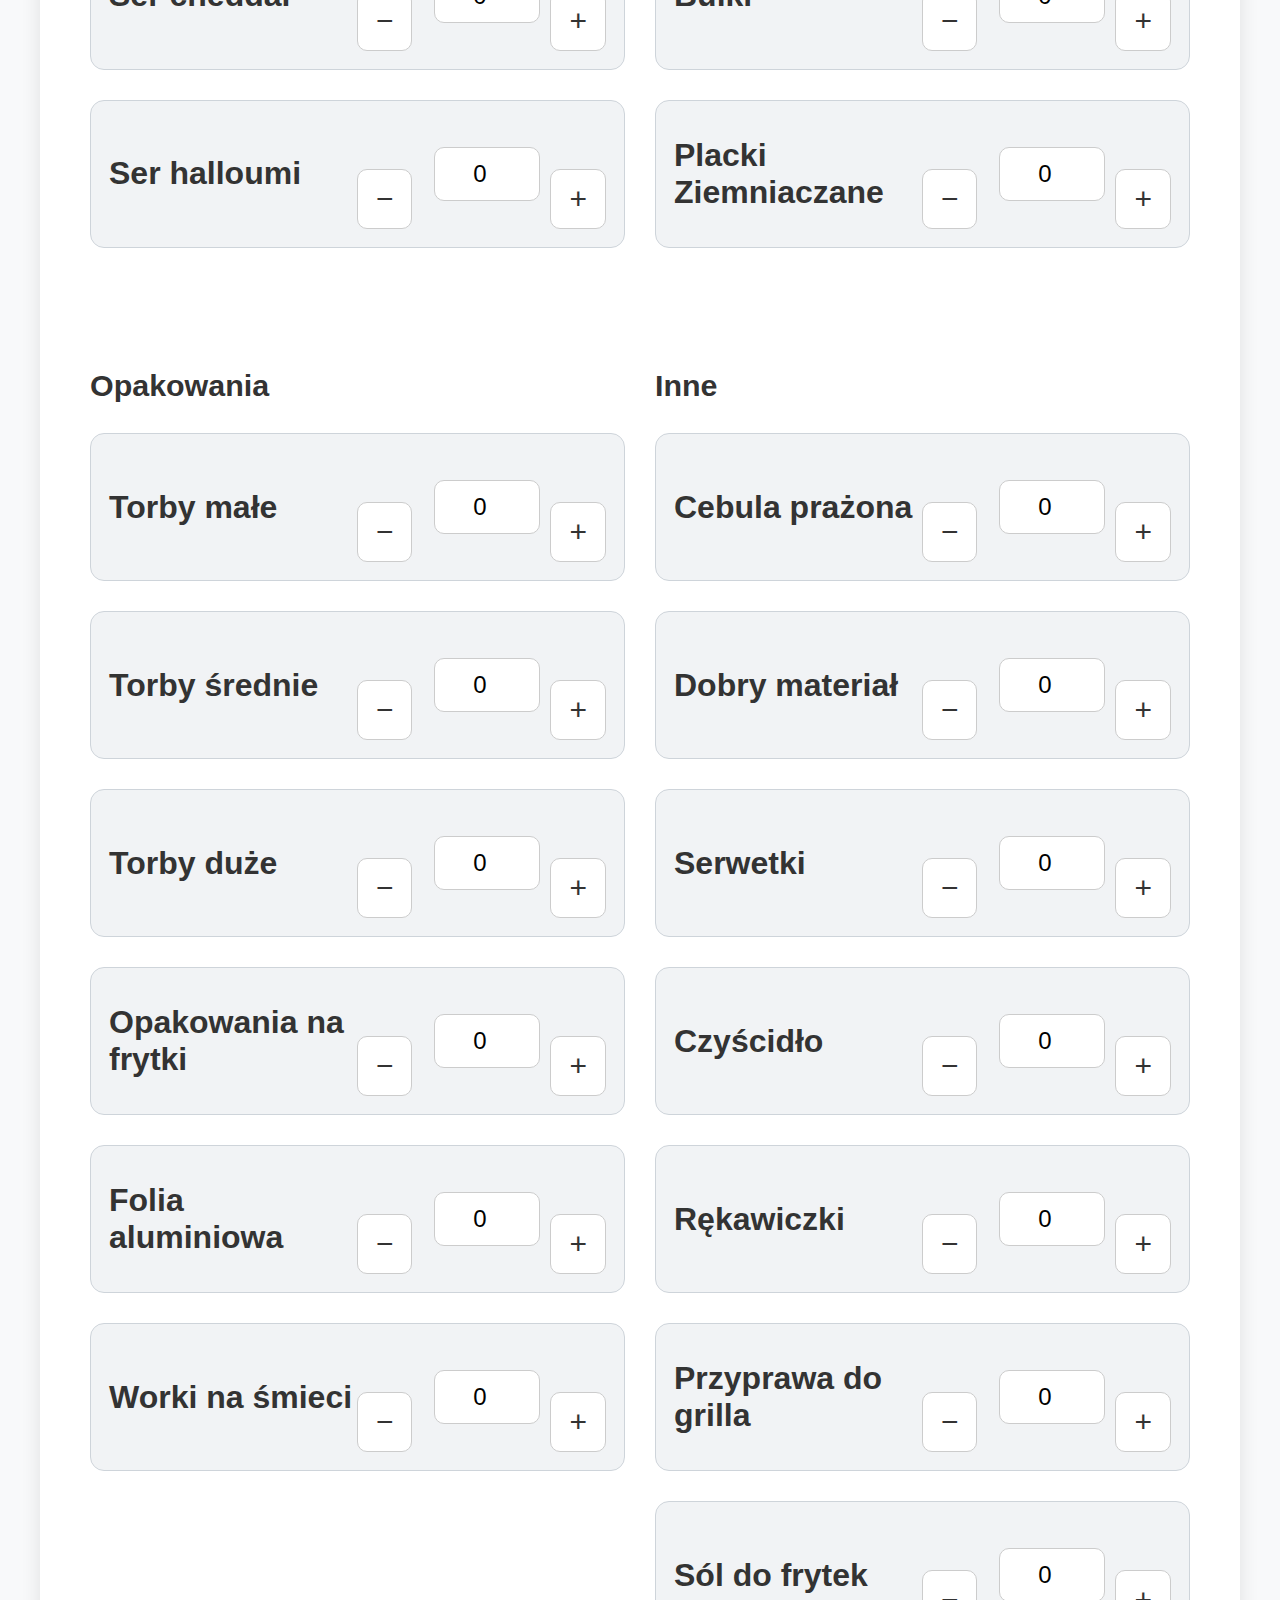
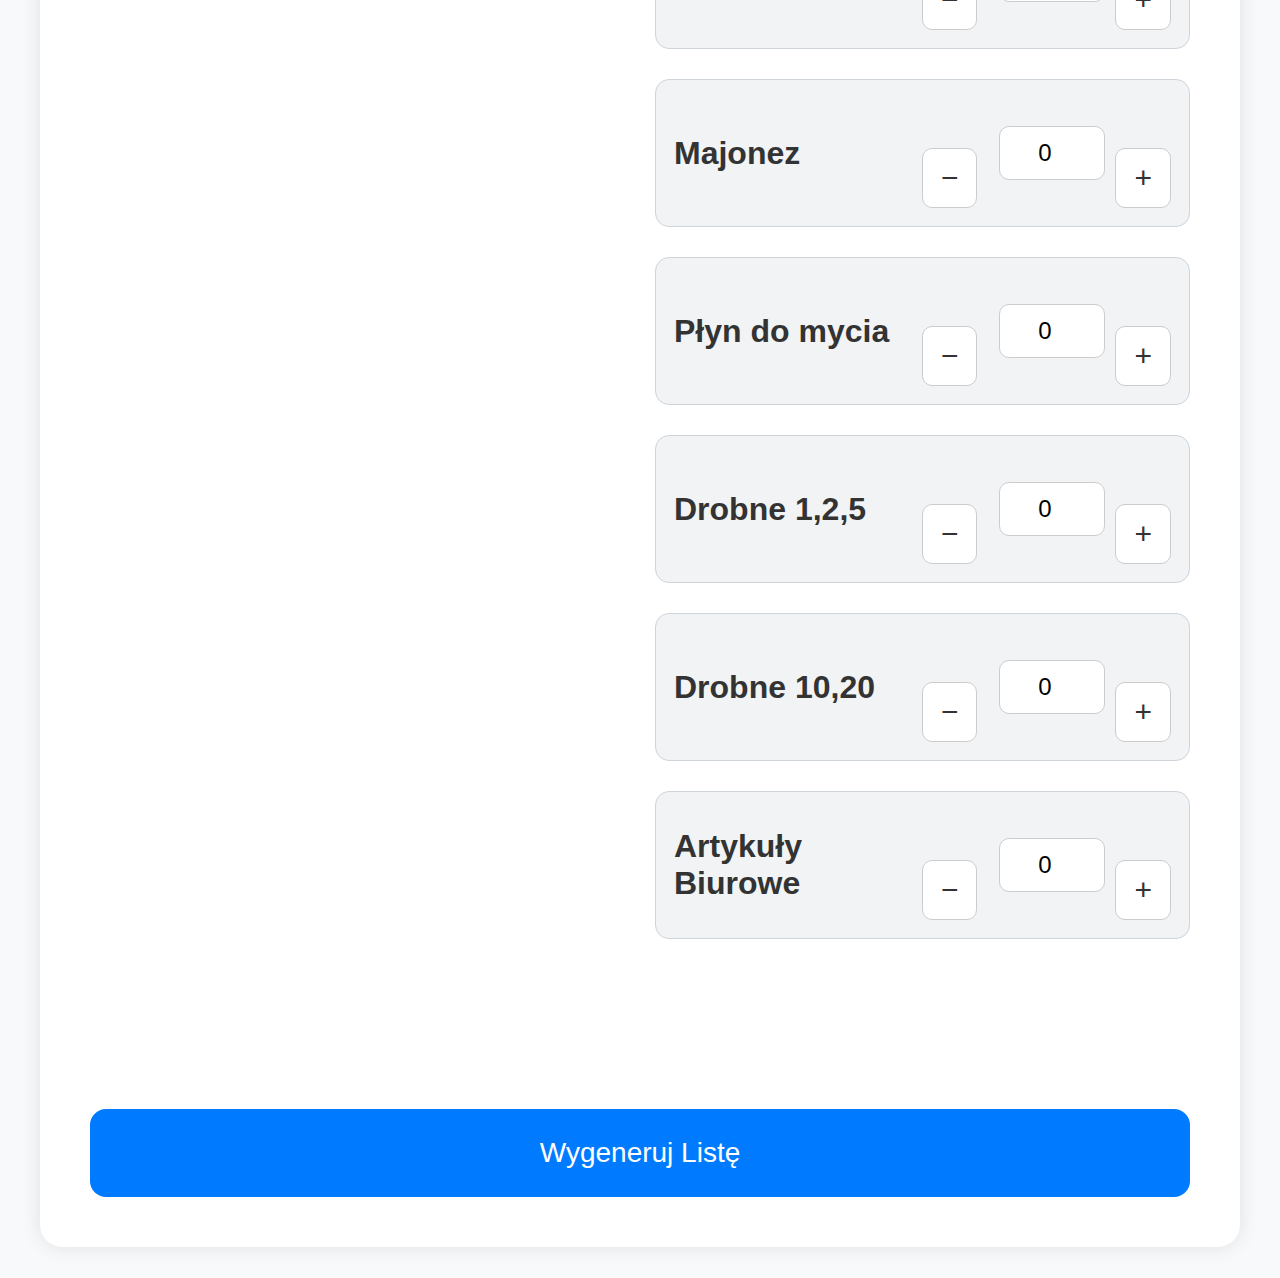
==== commit c530091e: "Add files via upload" ====
--- a/index.html
+++ b/index.html
@@ -35,7 +35,7 @@
 
     <button onclick="generujRaport()">Wygeneruj Listę</button>
 
-    <div id="raport" class="raport">
+    <div id="raport" class="raport" style="display: none;">
       <h3>Lista Produktów</h3>
       <div id="raportContent"></div>
     </div>
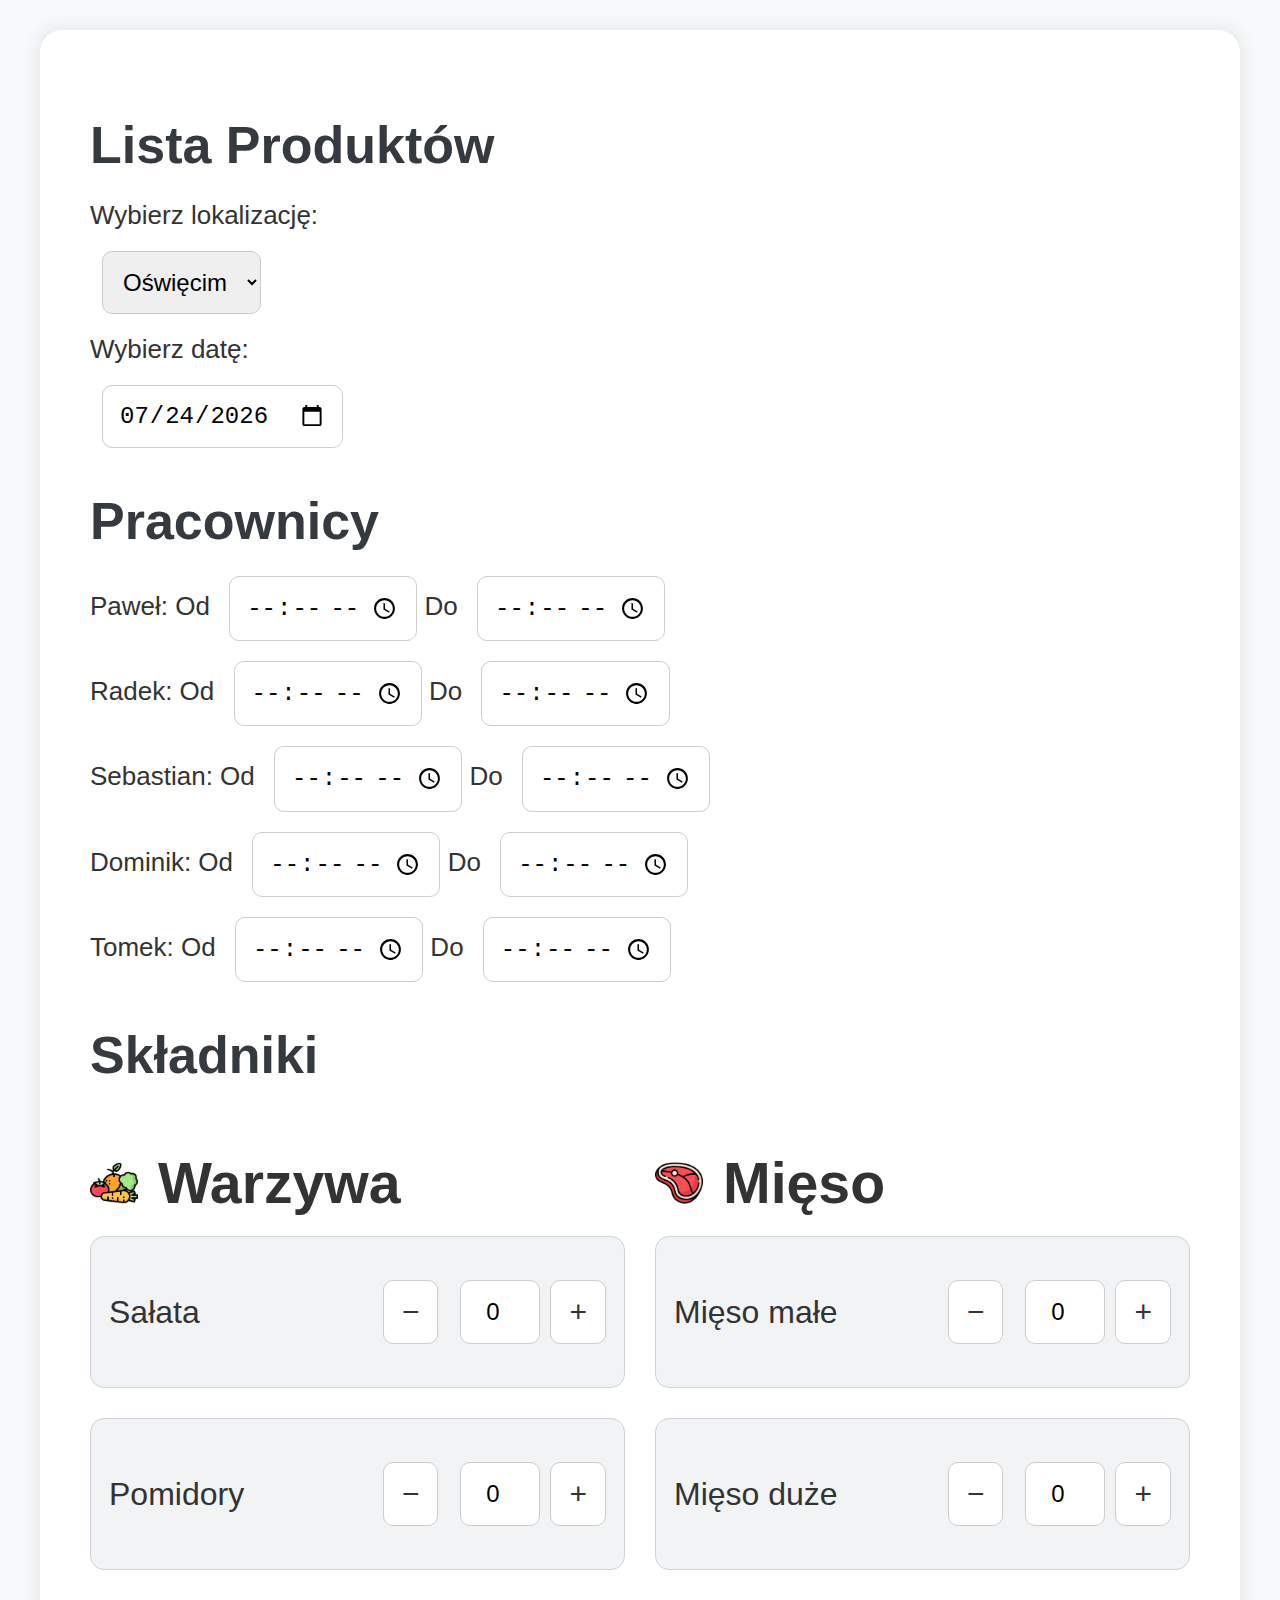
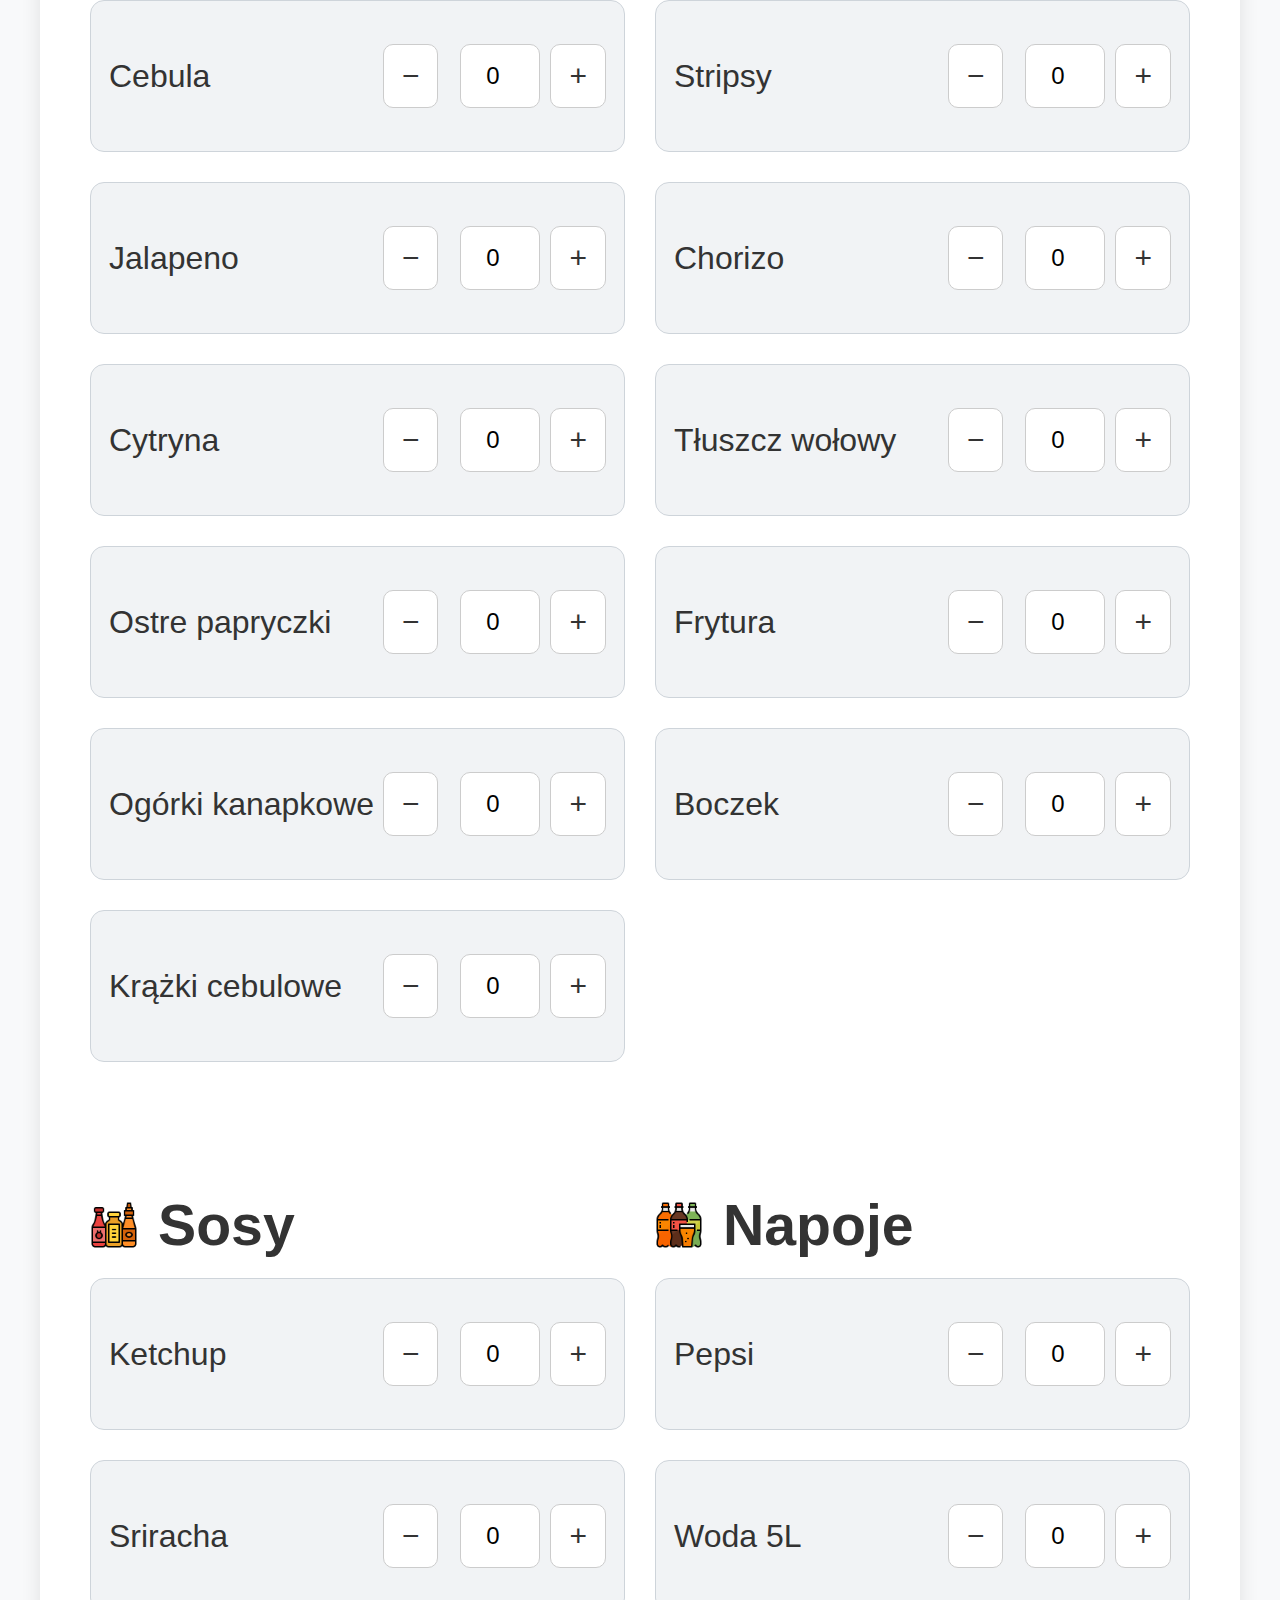
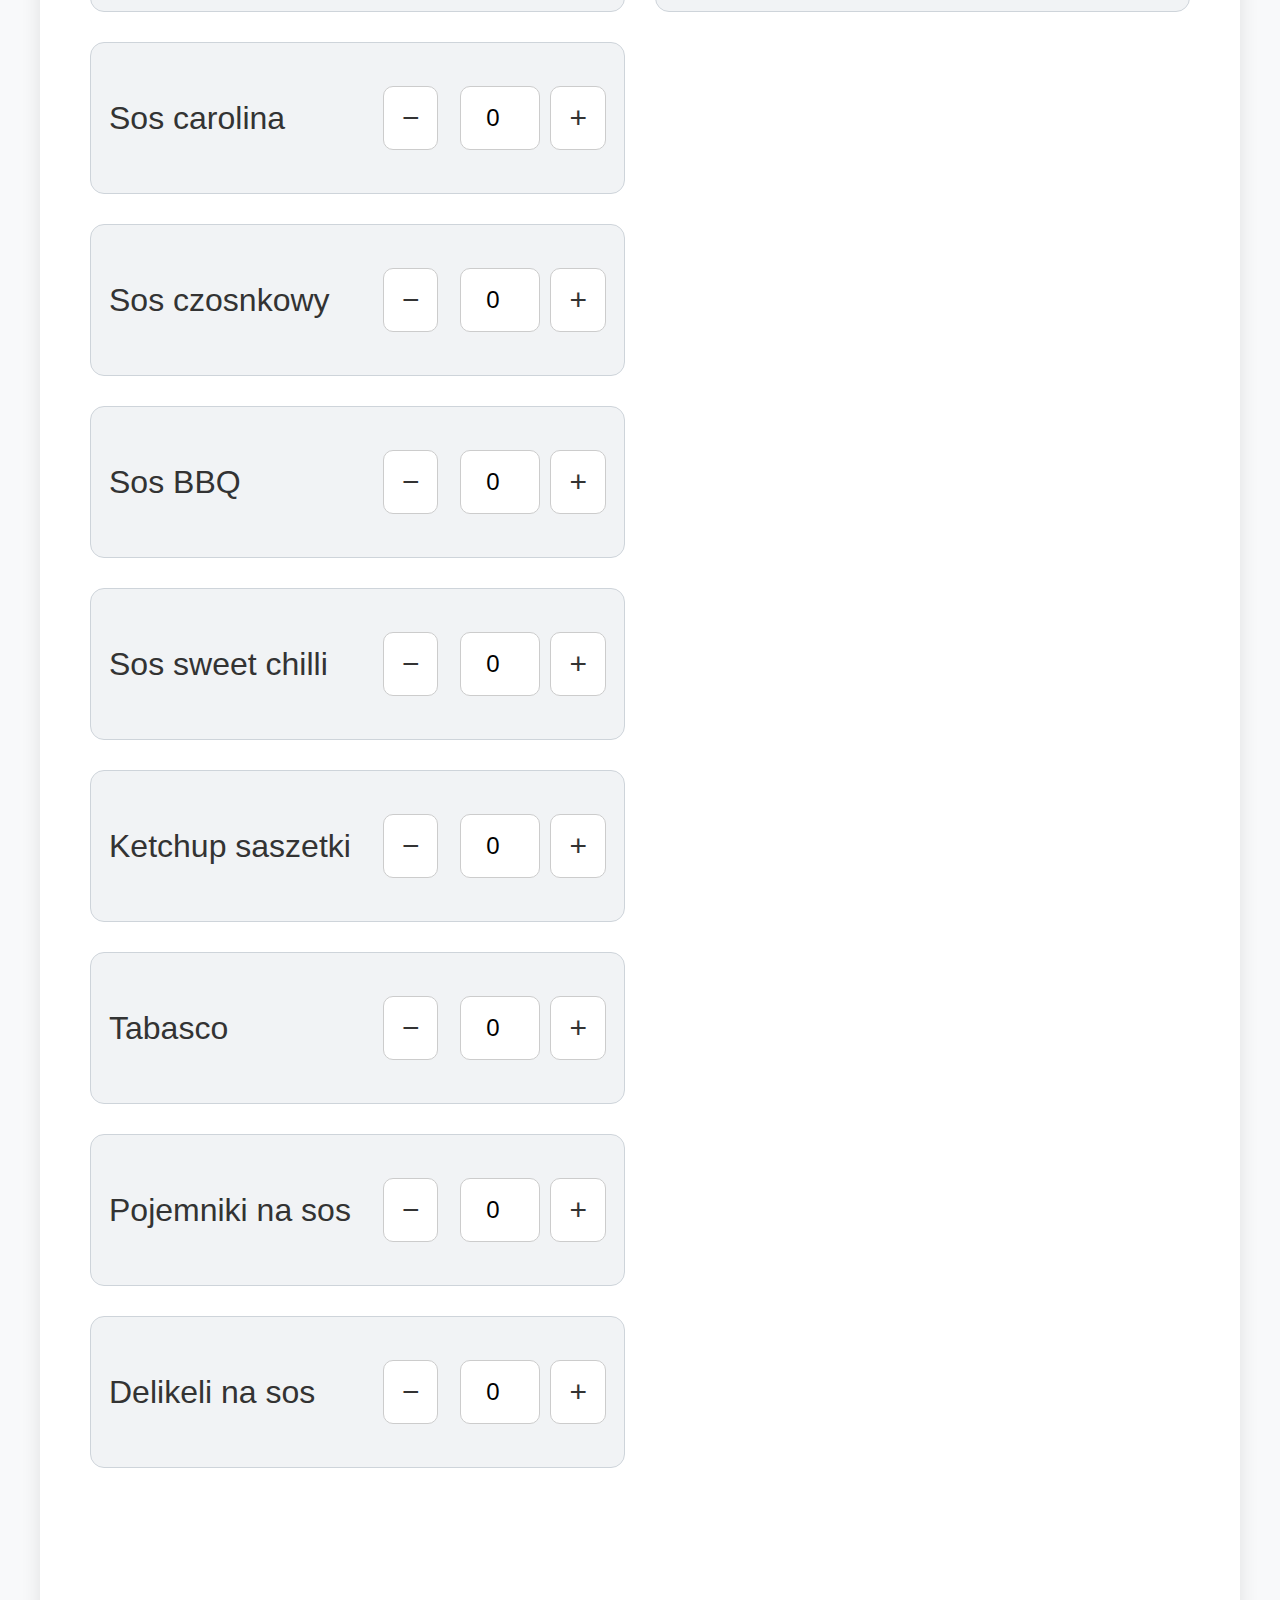
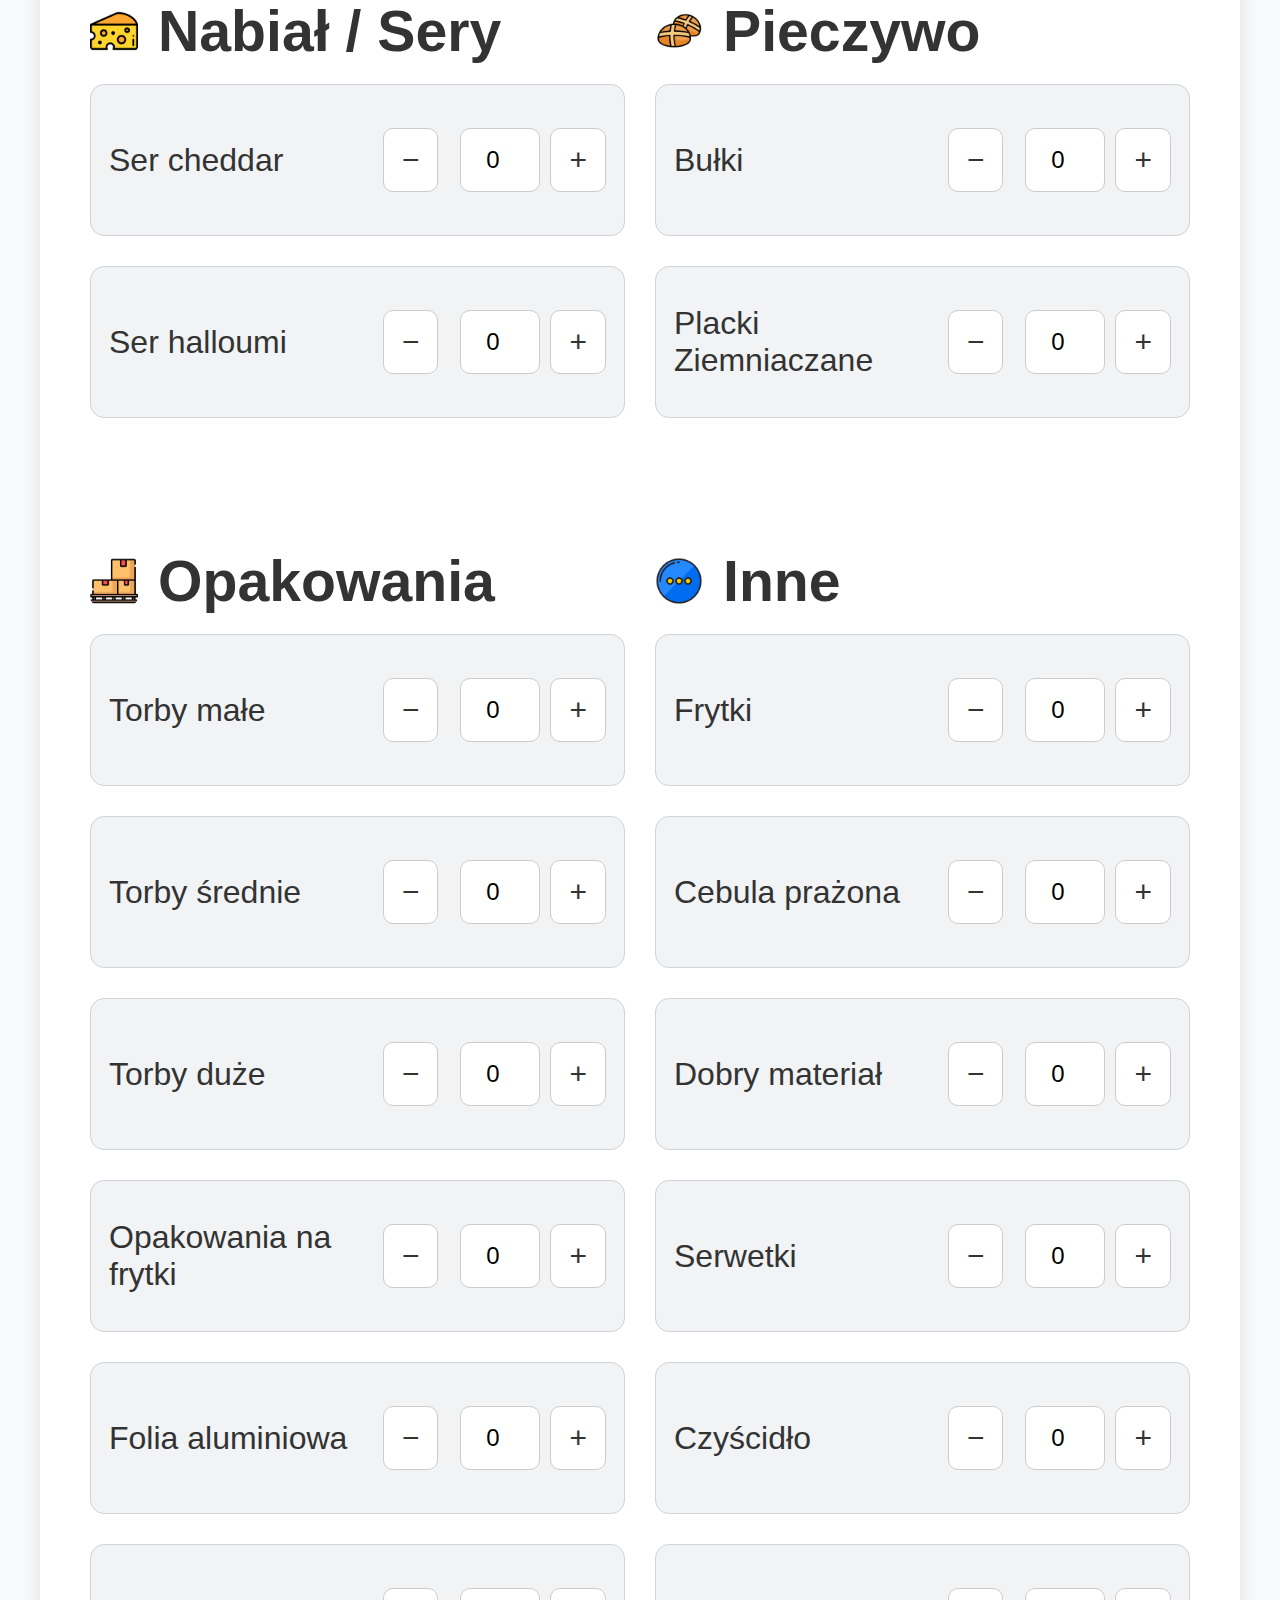
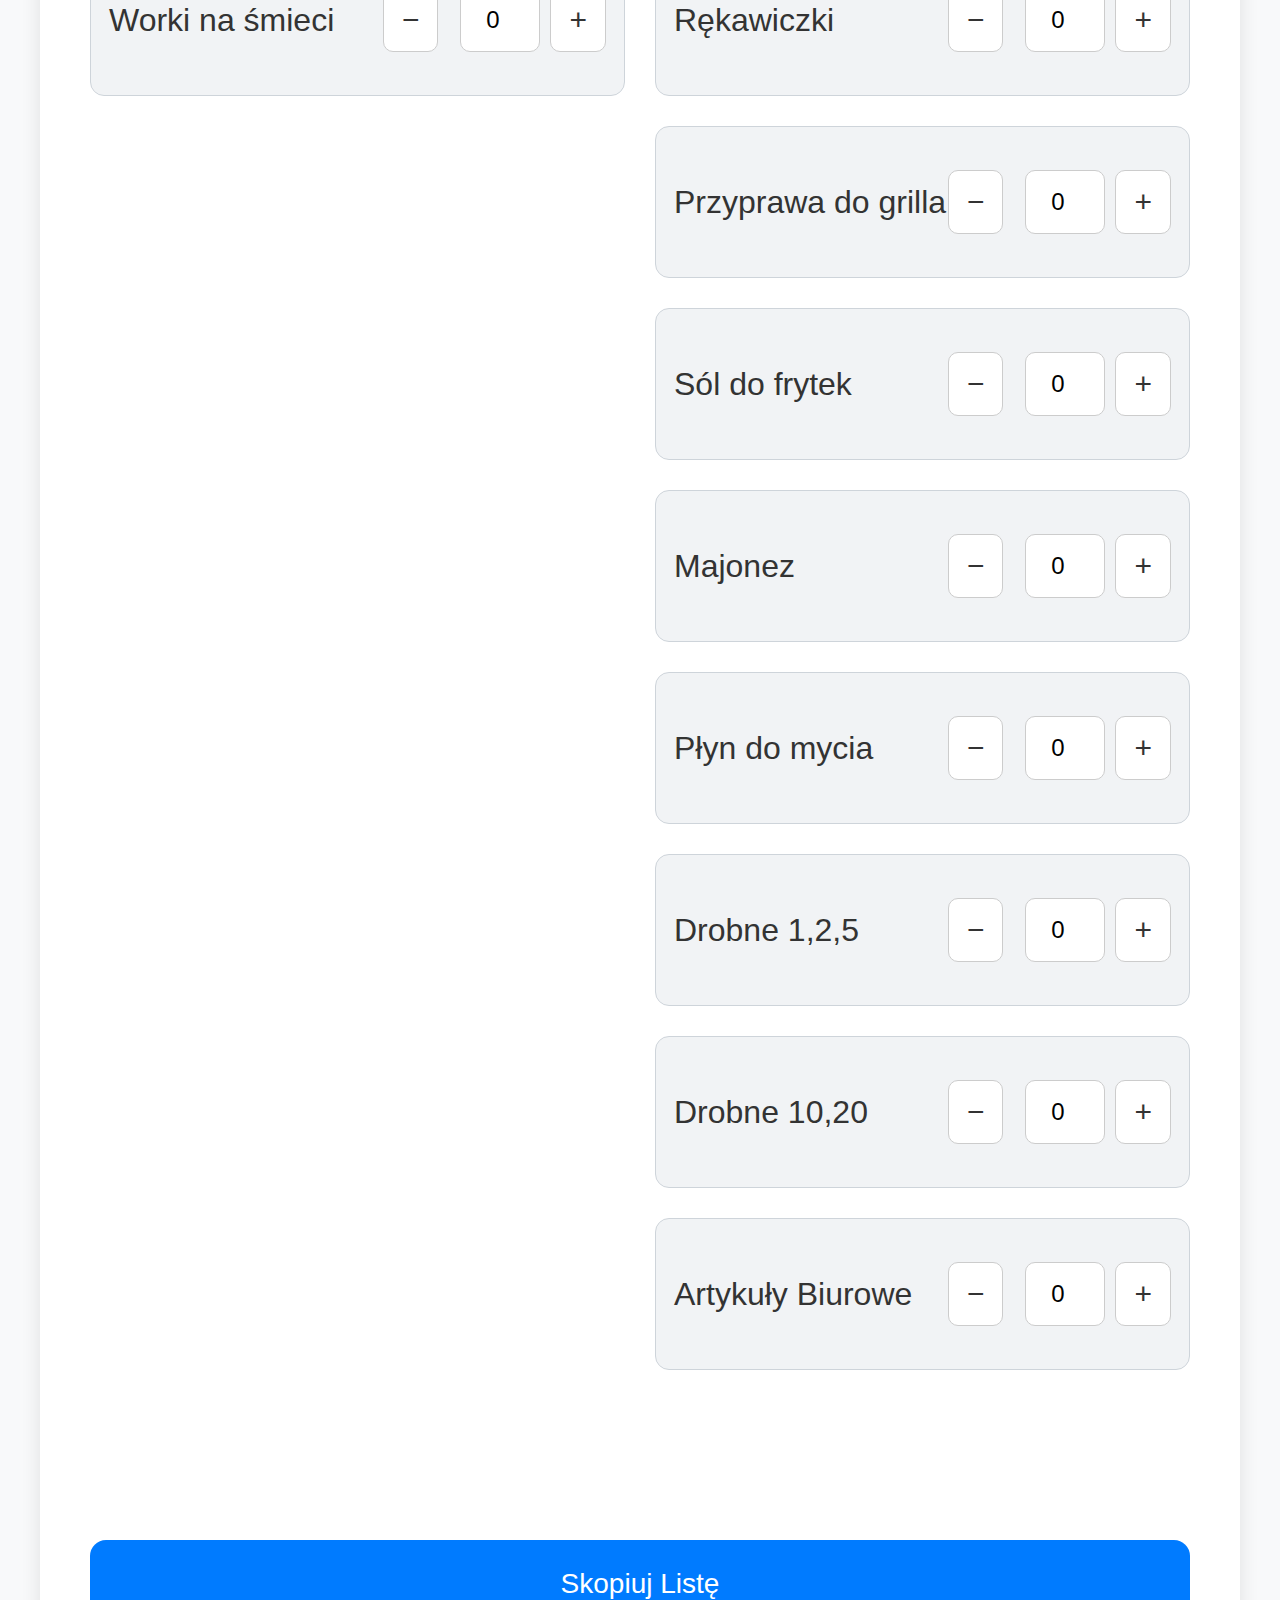
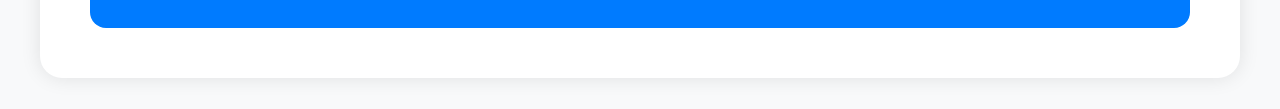
==== commit 63338e42: "Add files via upload" ====
--- a/index.html
+++ b/index.html
@@ -33,7 +33,7 @@
       <!-- Produkty generowane dynamicznie -->
     </div>
 
-    <button onclick="generujRaport()">Wygeneruj Listę</button>
+    <button onclick="generujListe()">Skopiuj Listę</button>
 
     <div id="raport" class="raport" style="display: none;">
       <h3>Lista Produktów</h3>
--- a/style.css
+++ b/style.css
@@ -5,6 +5,8 @@
   padding: 30px;
   color: #333;
   font-size: 26px;
+  -webkit-font-smoothing: antialiased;
+  -moz-osx-font-smoothing: grayscale;
 }
 
 .container {
@@ -76,7 +78,7 @@
 .produkt-name {
   flex: 1;
   font-size: 32px;
-  font-weight: 600;
+  font-weight: normal; 
 }
 
 .counter {
@@ -93,6 +95,9 @@
   border: 1px solid #ccc;
   border-radius: 10px;
   cursor: pointer;
+  height: 64px;
+  box-sizing: border-box;
+  transform: translateY(-25px);
 }
 
 .counter button:hover {
@@ -106,6 +111,25 @@
   text-align: center;
   border: 1px solid #ccc;
   border-radius: 10px;
+  line-height: 1;
+  height: 64px;
+  box-sizing: border-box;
+}
+
+.kategoria-naglowek {
+  font-size: 2.2em;
+  margin-top: 40px;
+  margin-bottom: 20px;
+  display: flex;
+  align-items: center;
+  gap: 20px;
+}
+
+.kategoria-ikona {
+  width: 48px;
+  height: 48px;
+  object-fit: contain;
+  border-radius: 8px;
 }
 
 .produkt.highlight-1 { background-color: #d4edda; border-color: #c3e6cb; }
@@ -141,10 +165,14 @@
   .counter button,
   .counter input[type="number"] {
     width: 80px;
-    height: 80px;
-    font-size: 32px;
-    padding: 0;
+    padding: 12px;
+    font-size: 24px;
     text-align: center;
+    border: 1px solid #ccc;
+    border-radius: 10px;
+    line-height: 1;
+    height: 64px;
+    box-sizing: border-box;
   }
 
   button {
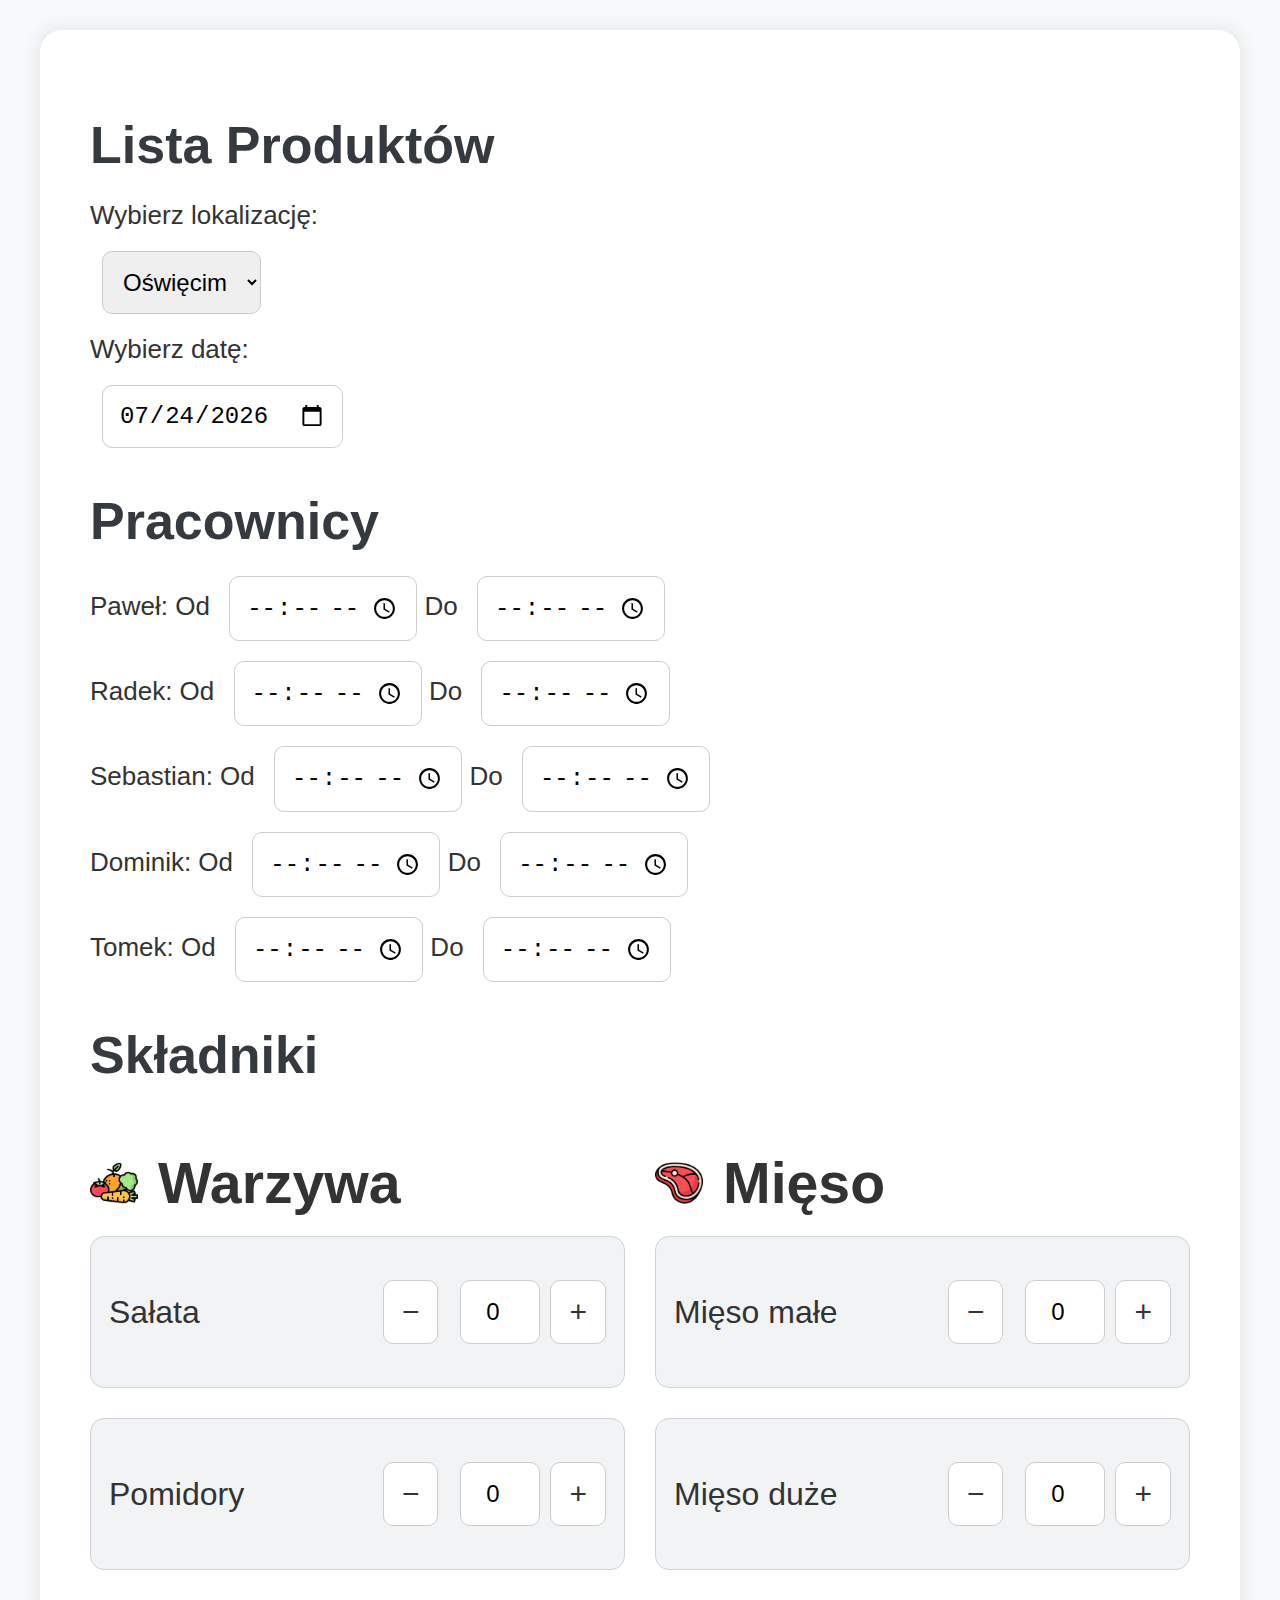
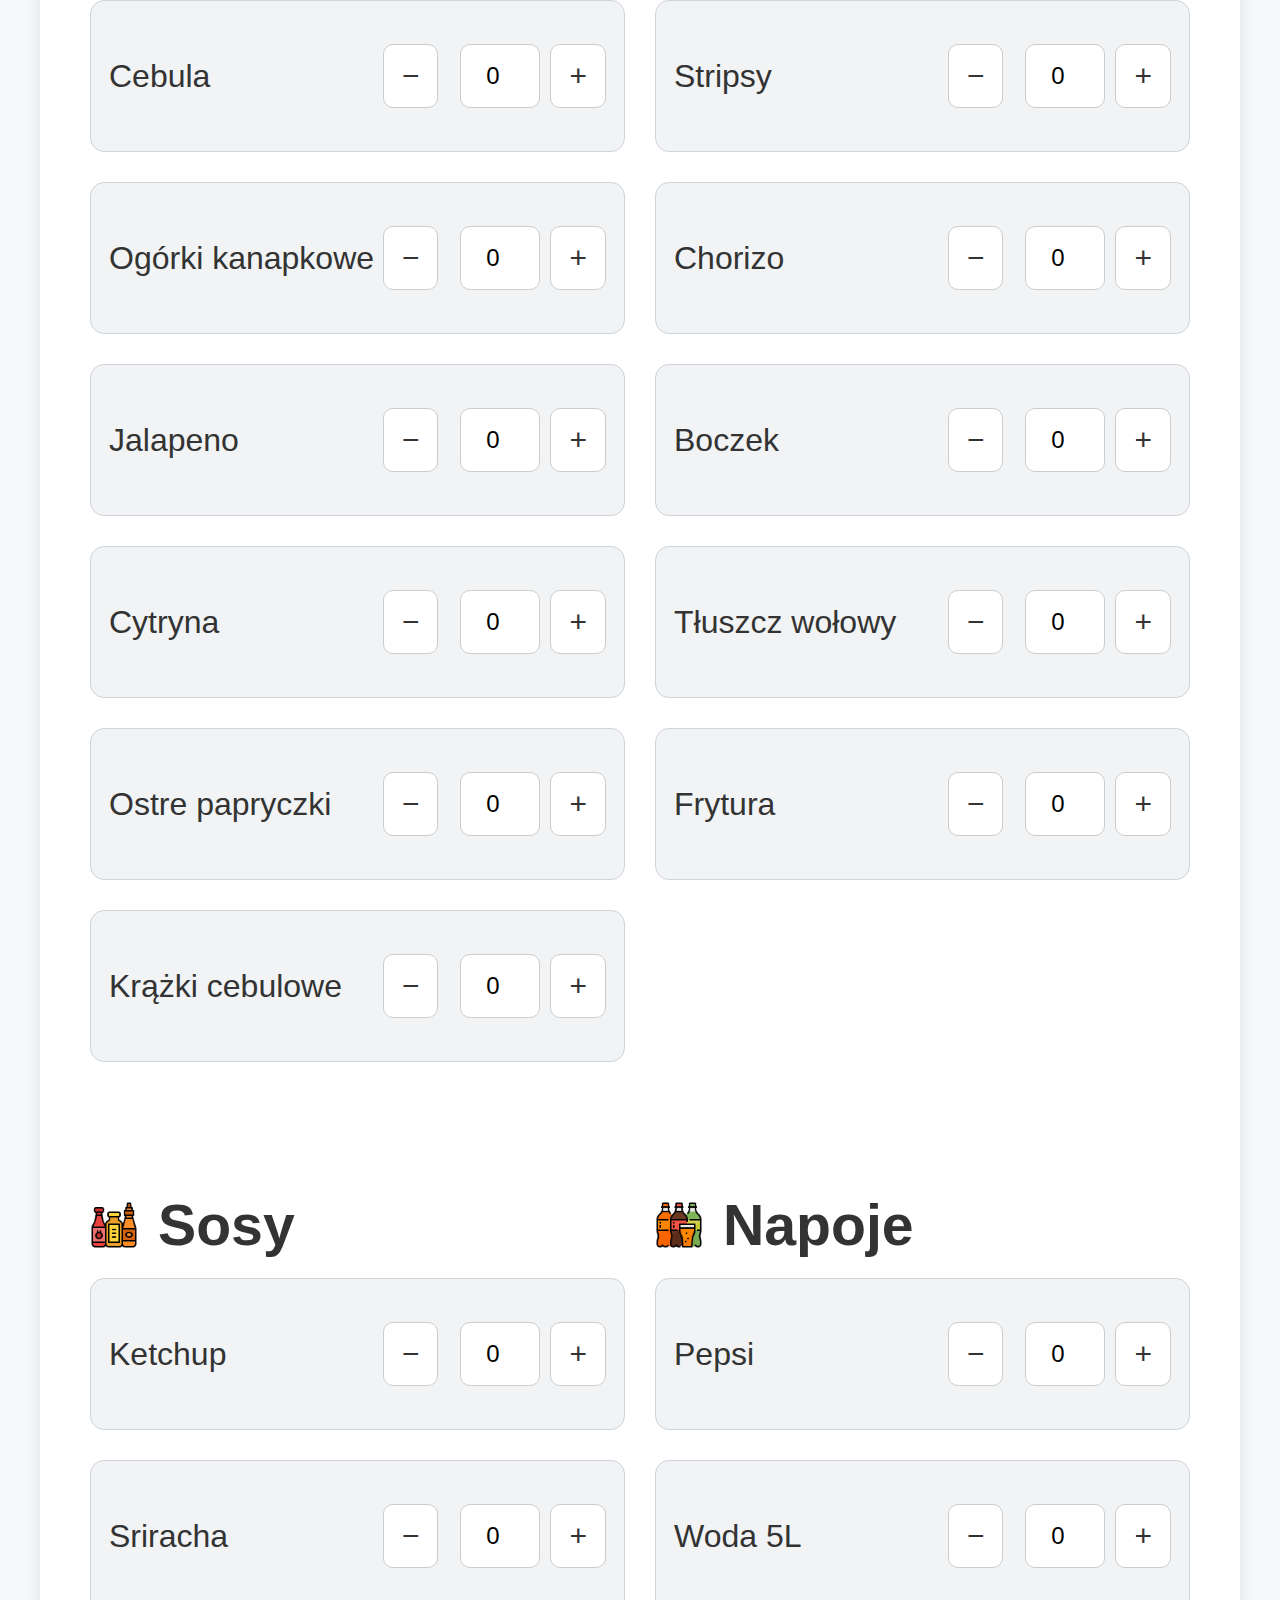
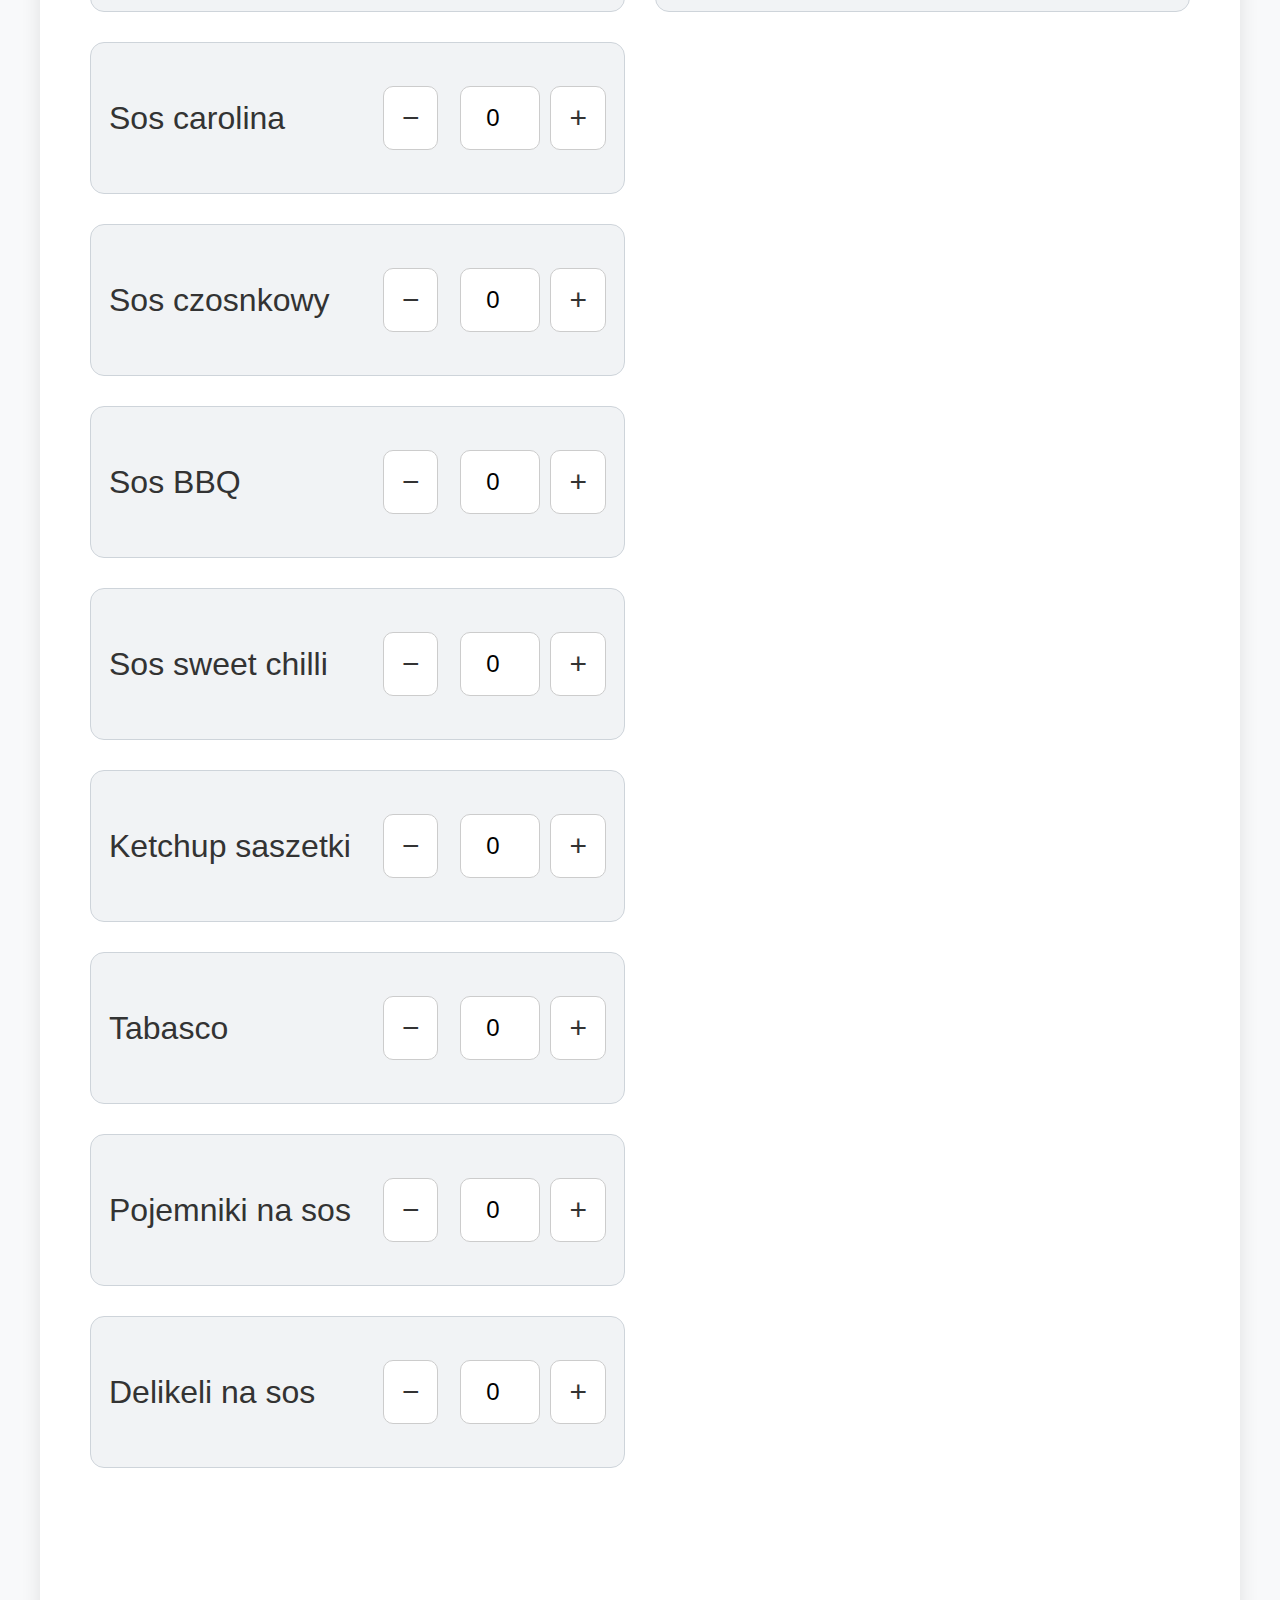
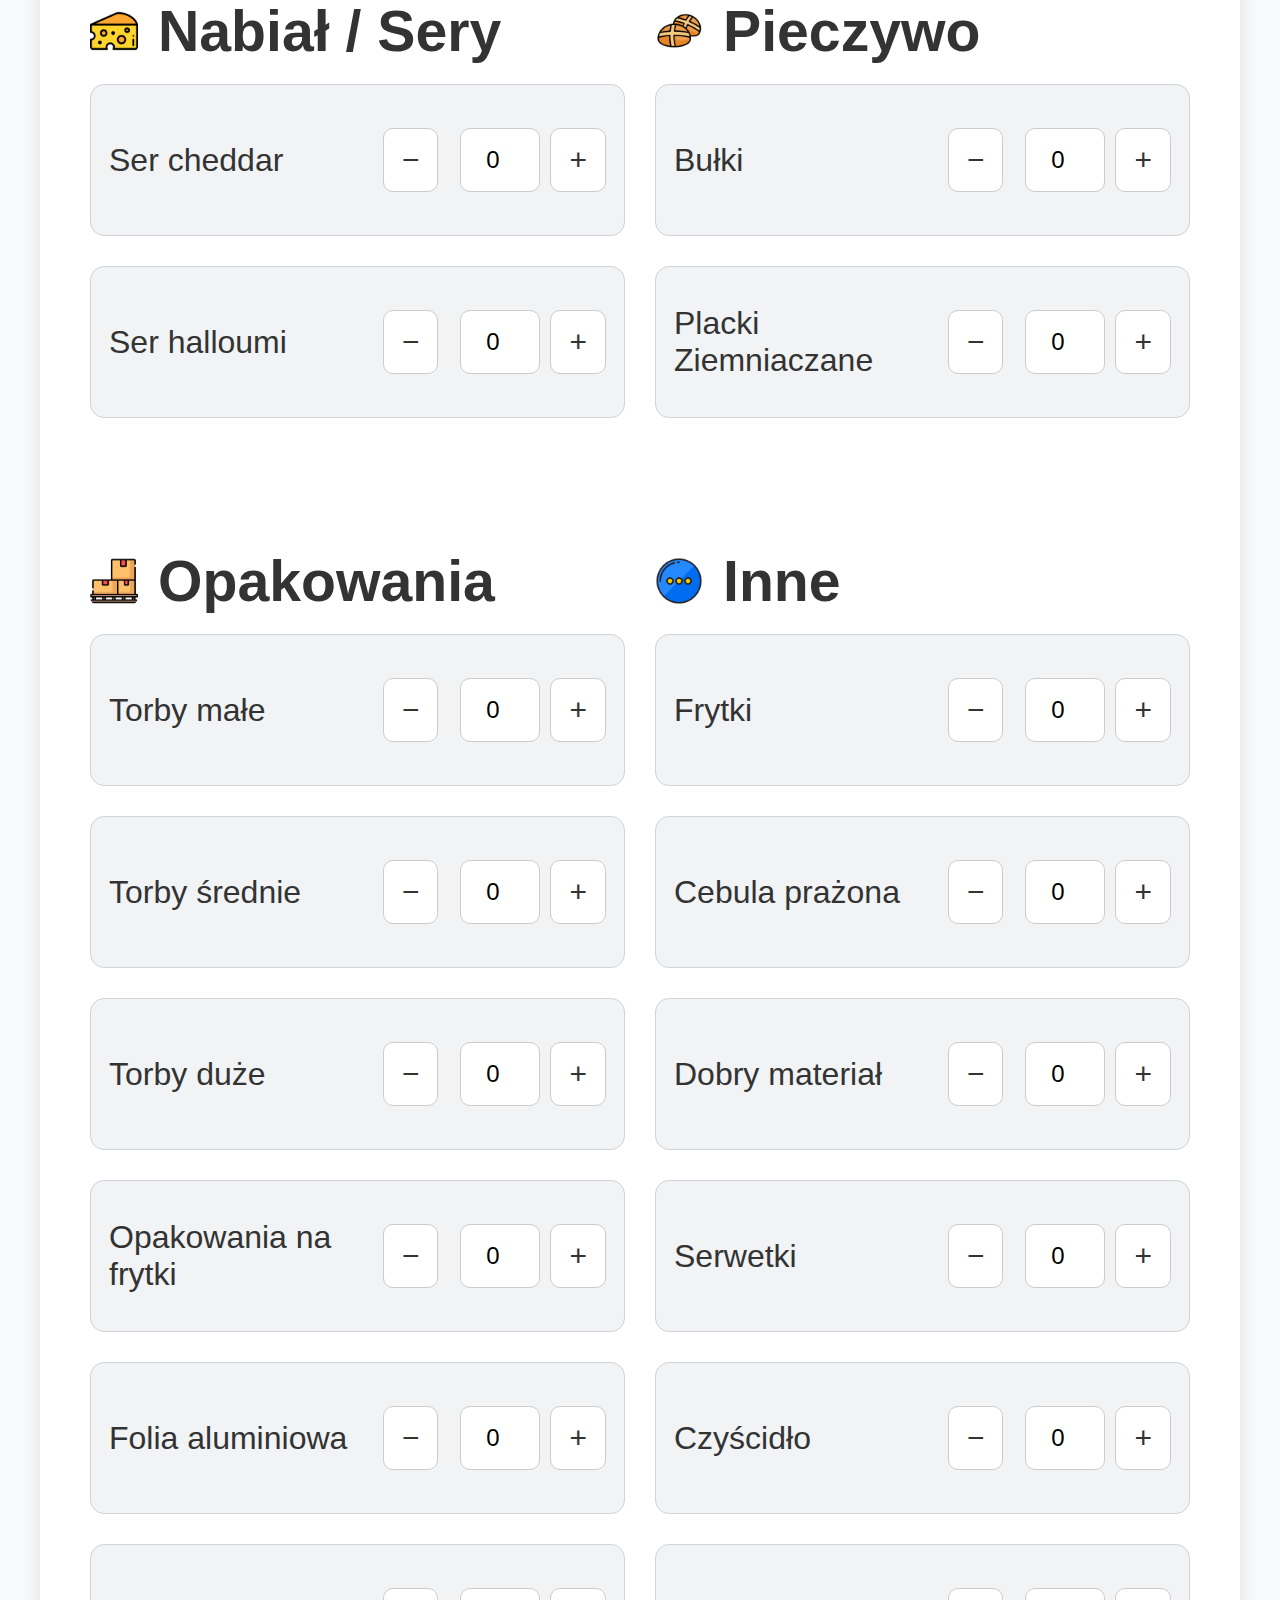
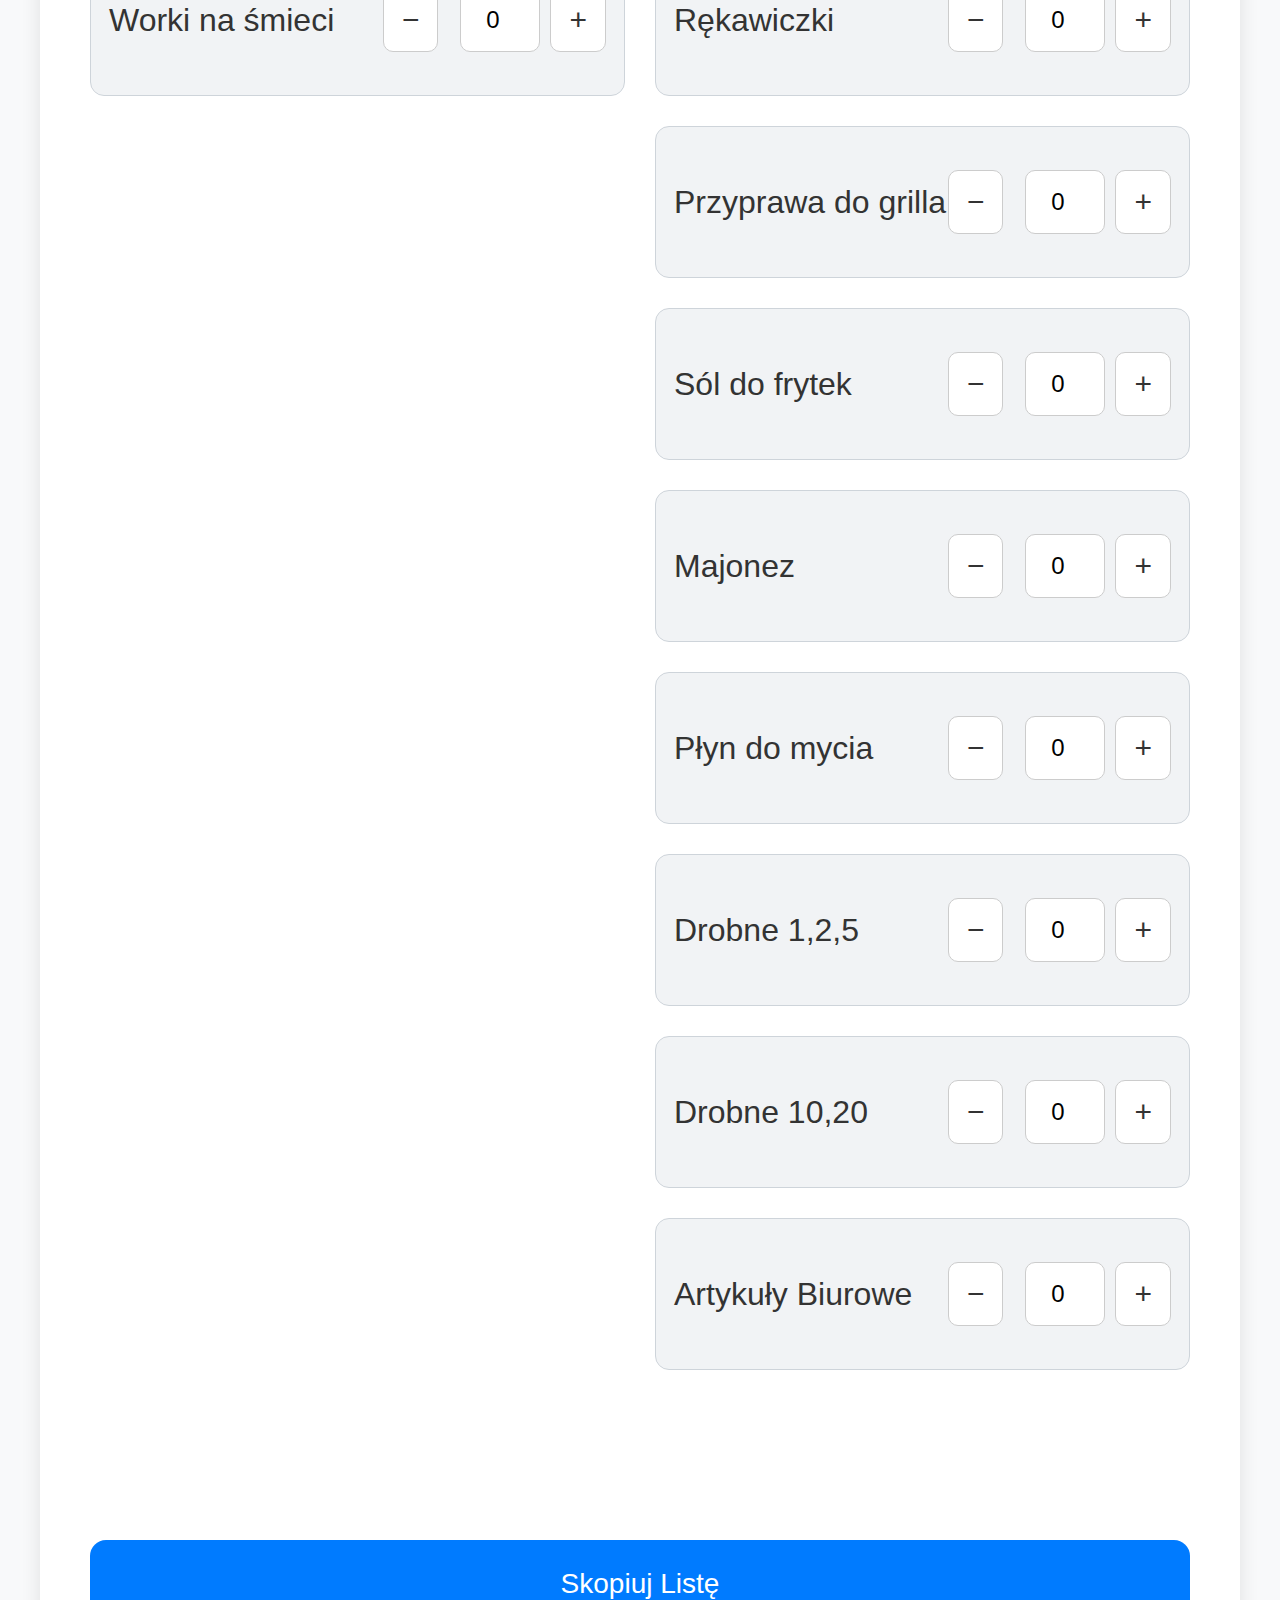
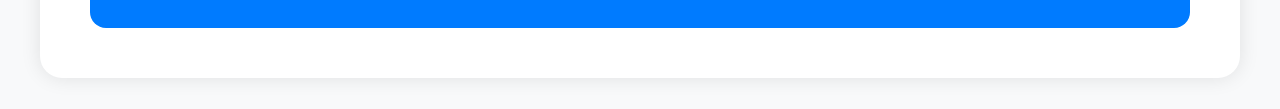
==== commit 09112e4a: "Add files via upload" ====
--- a/index.html
+++ b/index.html
@@ -29,10 +29,10 @@
     </div>
 
     <h2>Składniki</h2>
-    <div id="produkty" class="produkty-grid">
-      <!-- Produkty generowane dynamicznie -->
+    <div id="resetContainer" style="display: none;">
+      <button class="reset-button" onclick="resetAll()">Resetuj</button>
     </div>
-
+    <div id="produkty" class="produkty-grid"></div>
     <button onclick="generujListe()">Skopiuj Listę</button>
 
     <div id="raport" class="raport" style="display: none;">
@@ -44,4 +44,4 @@
   <script src="html2canvas.min.js"></script>
   <script src="script.js"></script>
 </body>
-</html>+</html>
--- a/style.css
+++ b/style.css
@@ -57,6 +57,24 @@
 button:hover {
   background-color: #0056b3;
 }
+
+.reset-button {
+  background-color: #dc3545; /* Bootstrap-style czerwony */
+  color: white;
+  width: 100%;
+  padding: 28px;
+  font-size: 28px;
+  border: none;
+  border-radius: 16px;
+  cursor: pointer;
+  margin-top: 20px;
+  transition: background-color 0.2s;
+}
+
+.reset-button:hover {
+  background-color: #c82333;
+}
+
 
 .produkty-grid {
   display: grid;
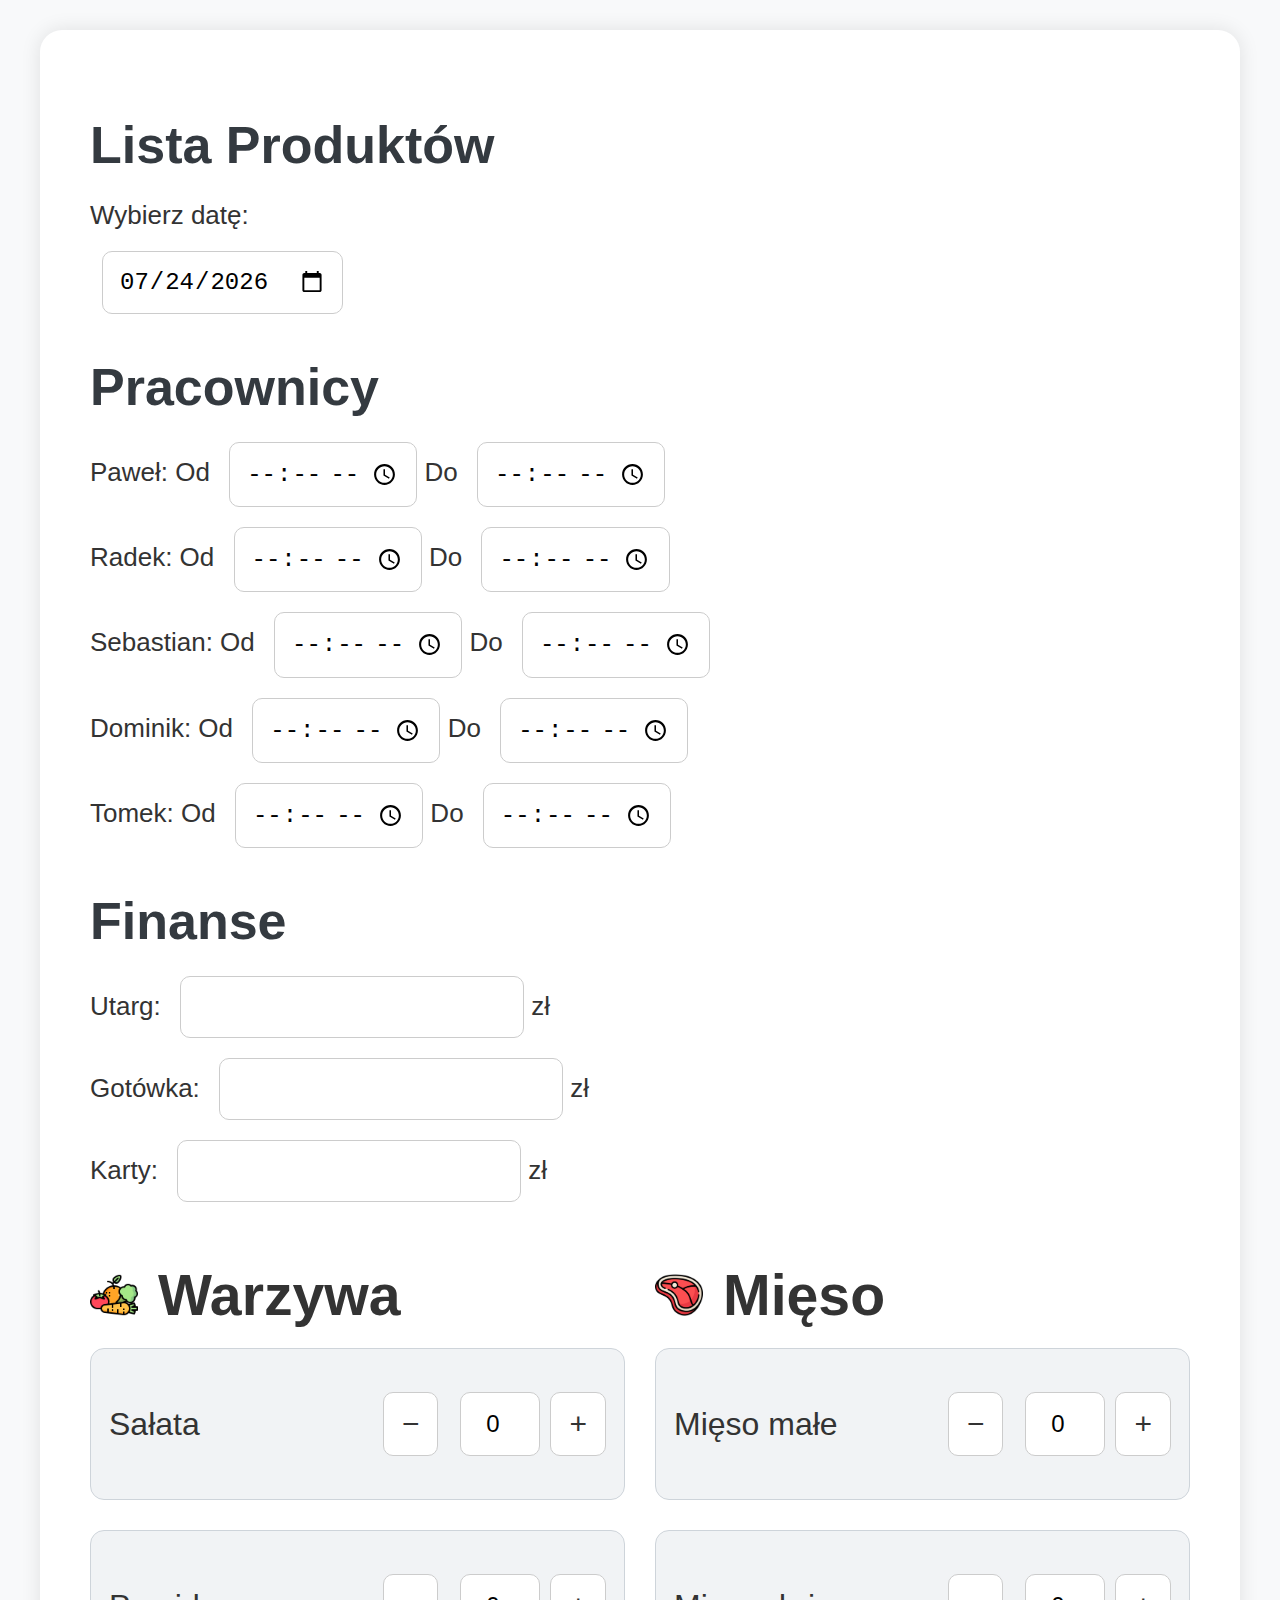
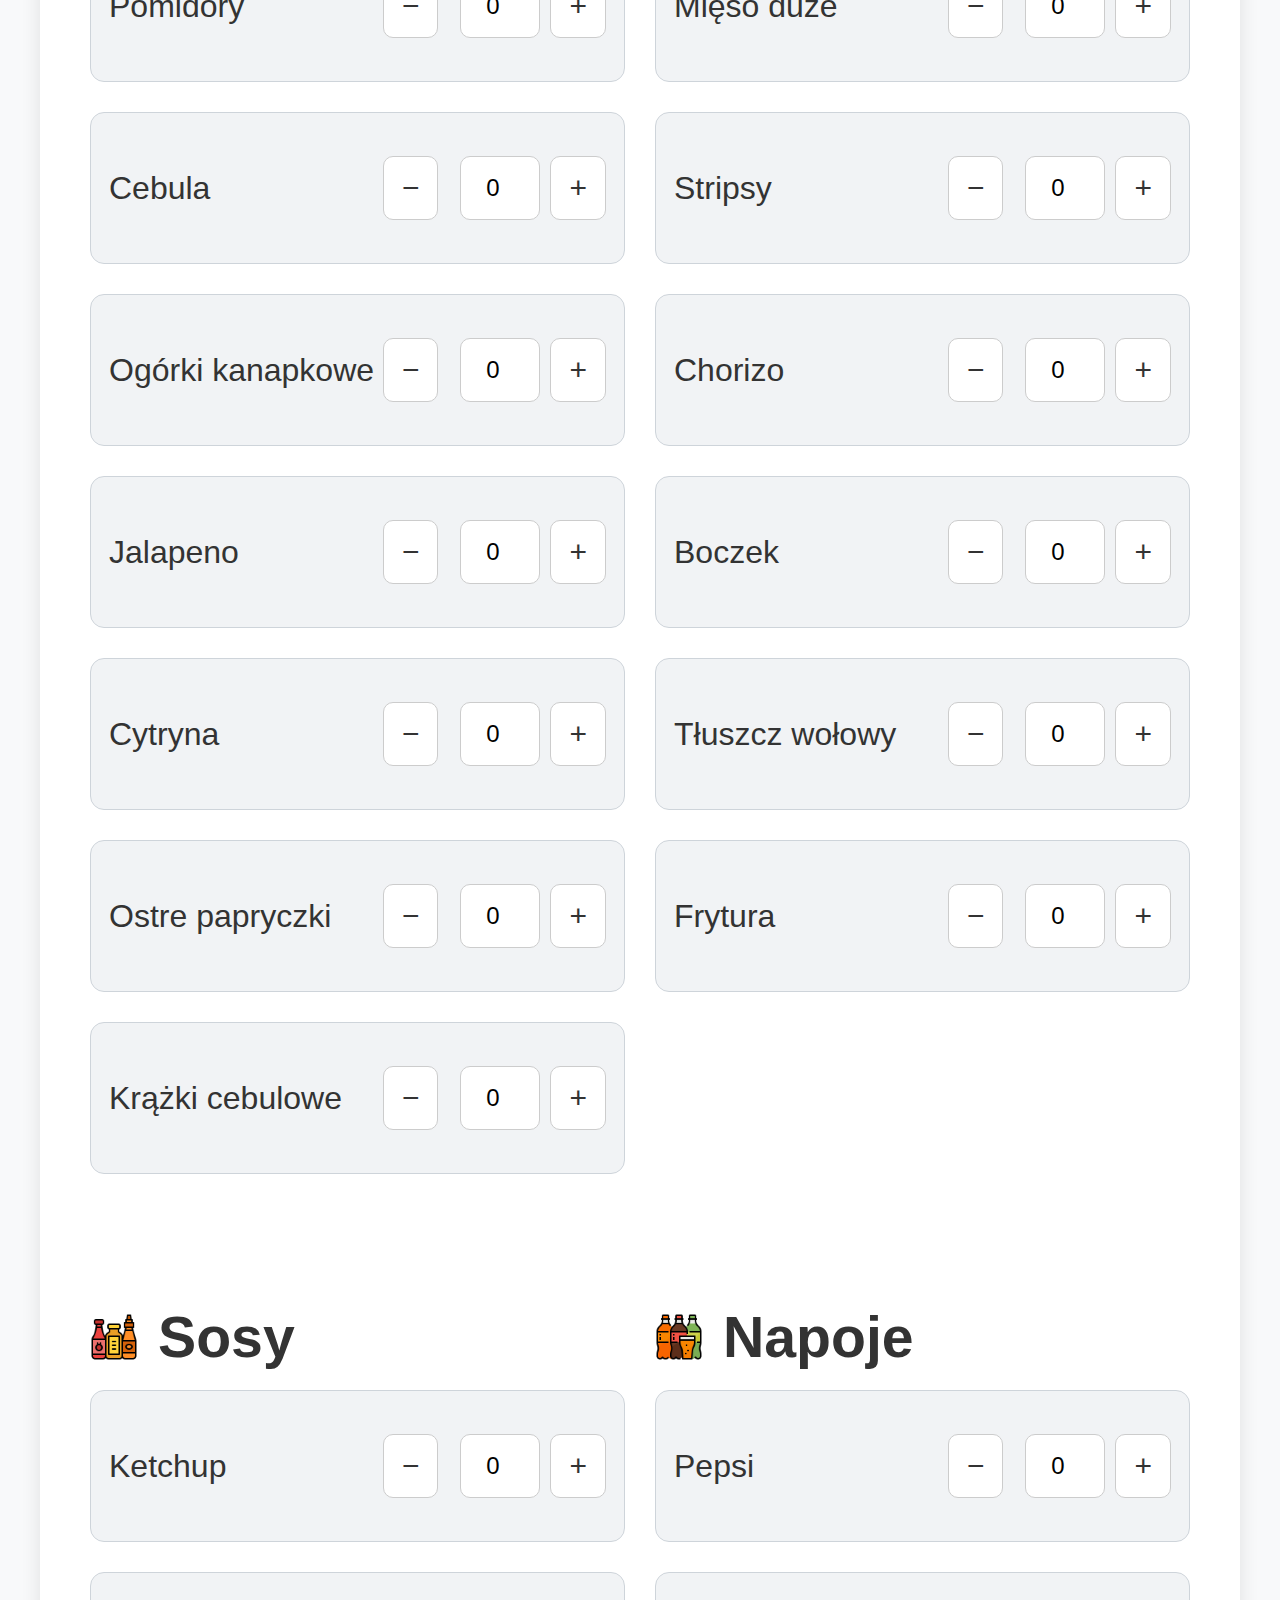
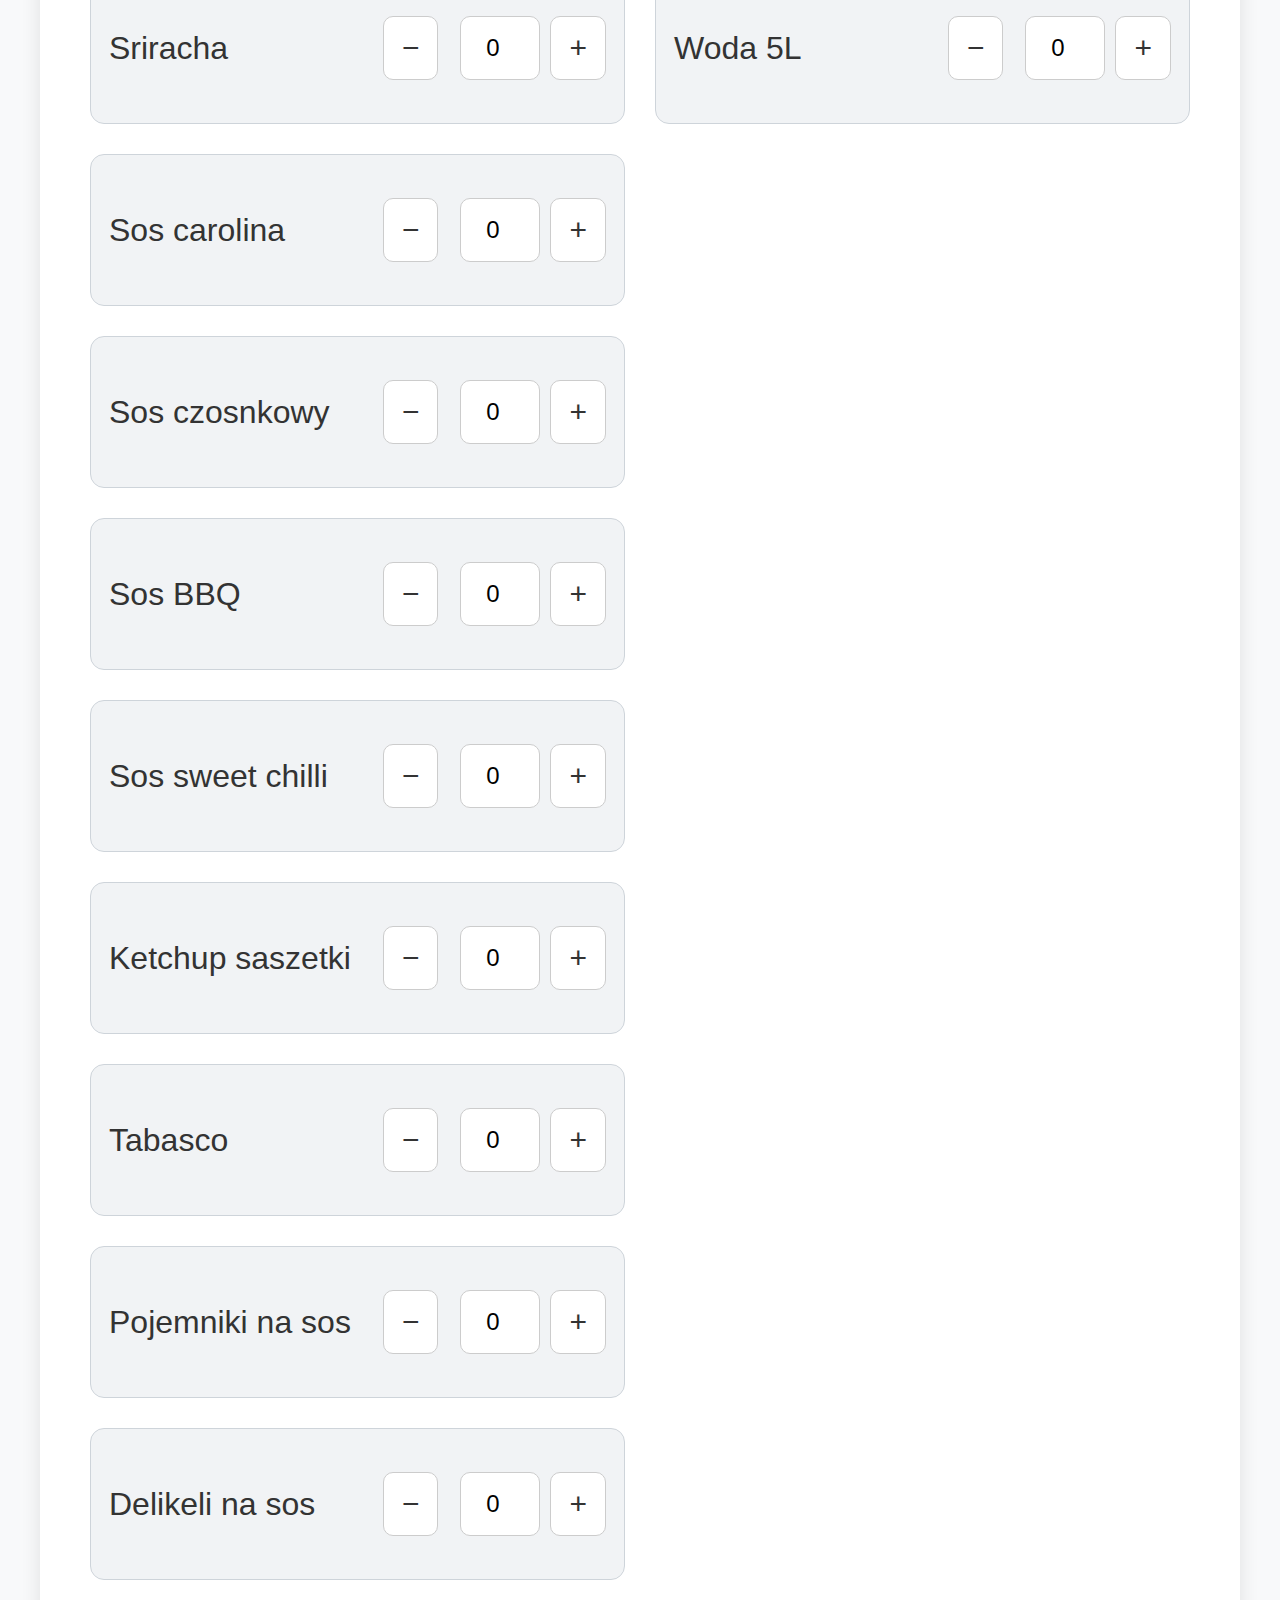
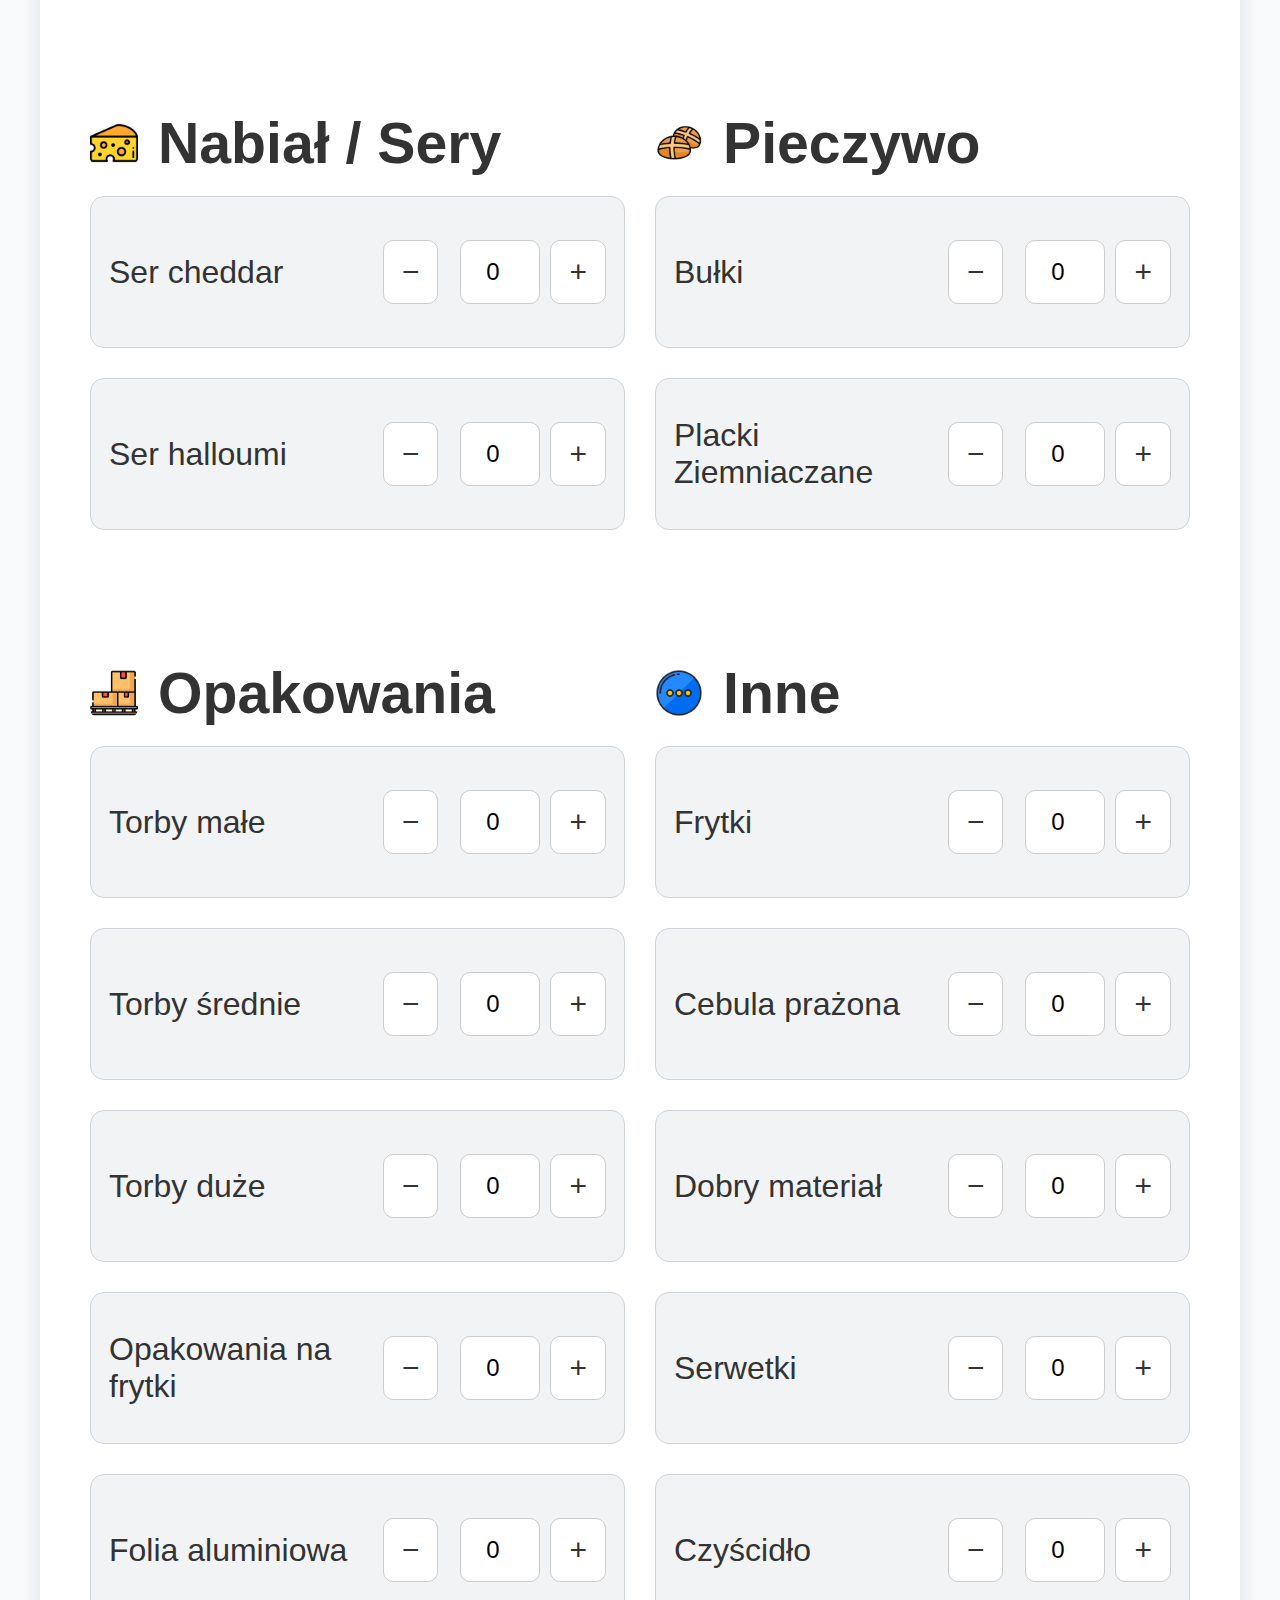
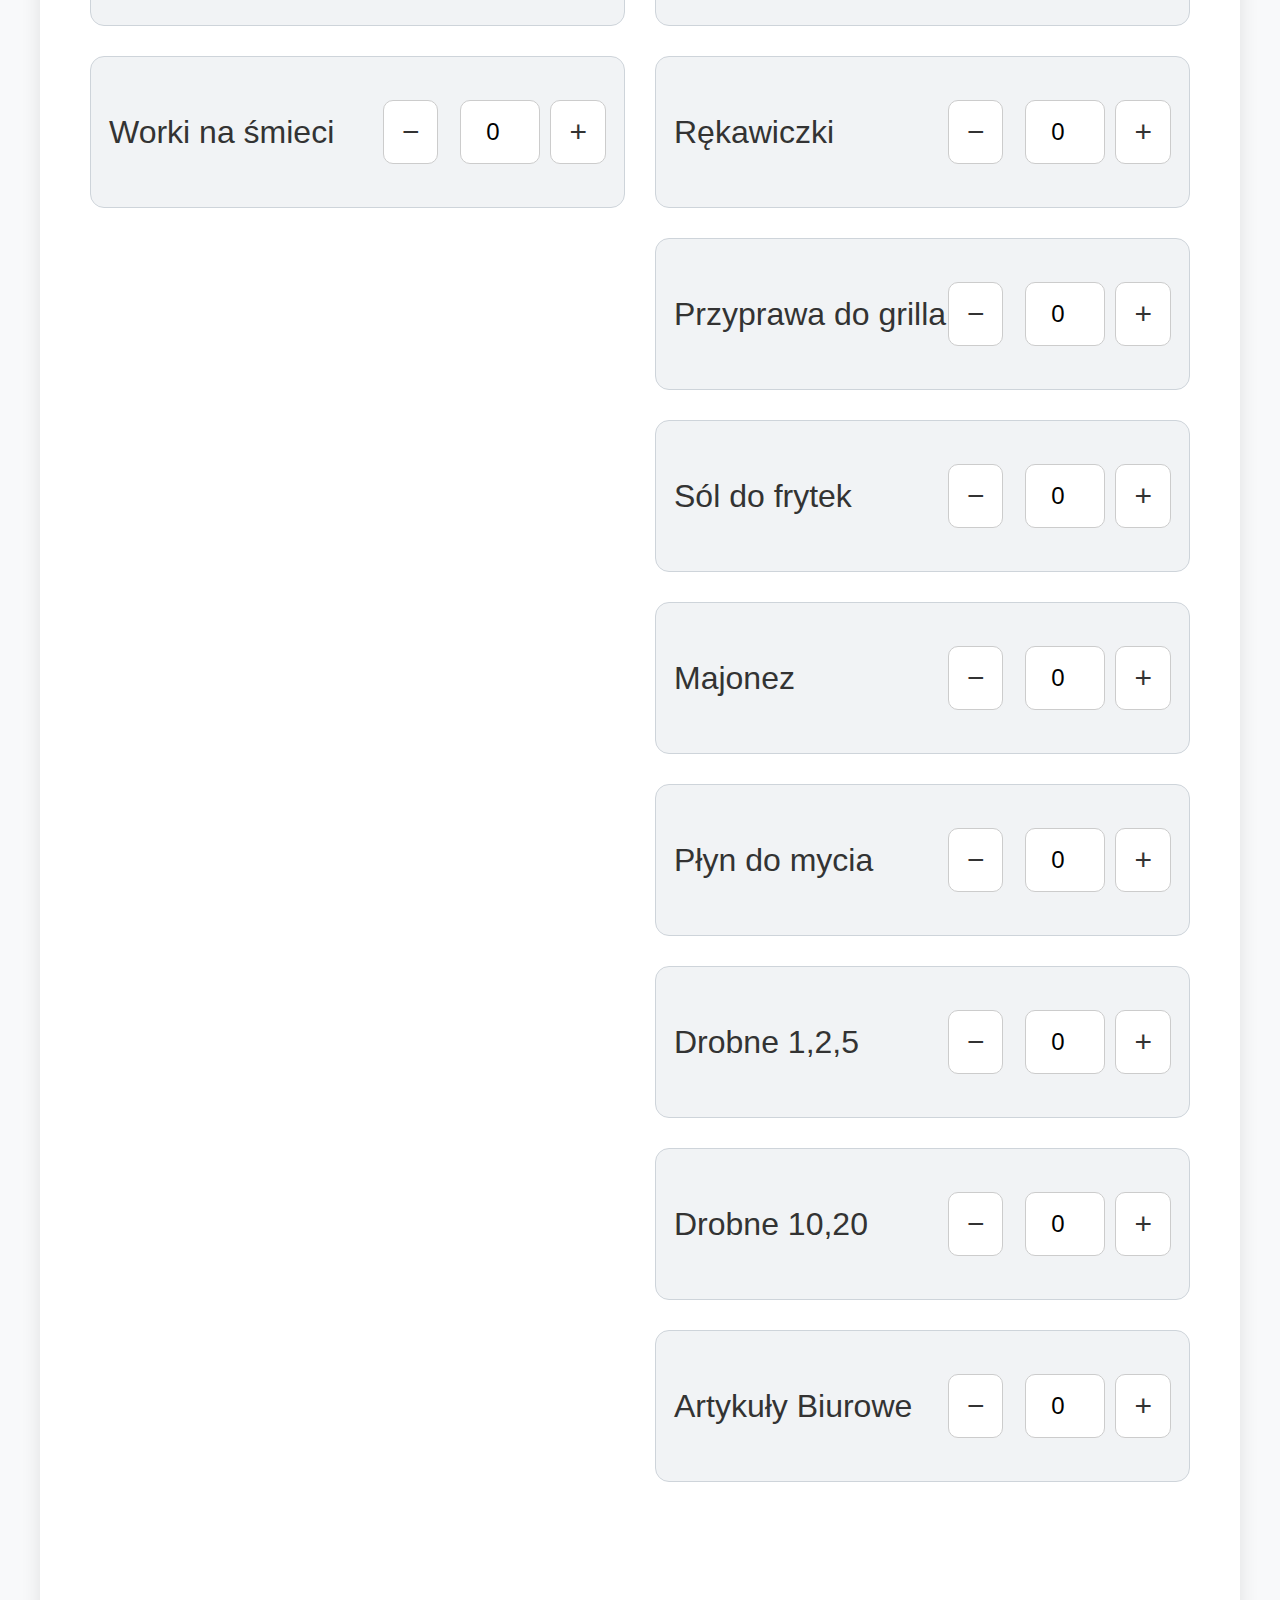
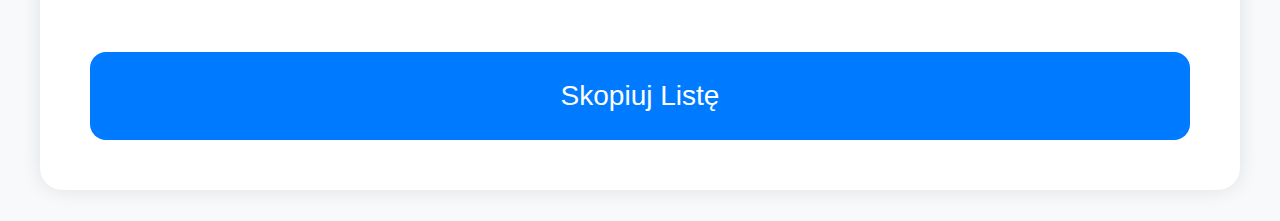
==== commit 641b5210: "Add files via upload" ====
--- a/index.html
+++ b/index.html
@@ -3,18 +3,13 @@
 <head>
   <meta charset="UTF-8">
   <title>Lista Produktów</title>
+  <link rel="icon" type="image/png" href="favicon.png">
   <link rel="stylesheet" href="style.css">
   <link href="https://fonts.googleapis.com/css2?family=Roboto+Mono:wght@400;700&display=swap" rel="stylesheet">
 </head>
 <body>
   <div class="container">
     <h1>Lista Produktów</h1>
-
-    <label for="lokal">Wybierz lokalizację:</label>
-    <select id="lokal">
-      <option>Oświęcim</option>
-      <option>Osiek</option>
-    </select>
 
     <label for="data">Wybierz datę:</label>
     <input type="date" id="data">
@@ -28,12 +23,19 @@
       <div><label>Tomek: Od <input type="time" id="tomek_od"> Do <input type="time" id="tomek_do"></label></div>
     </div>
 
-    <h2>Składniki</h2>
+    <h2>Finanse</h2>
+    <div id="finanse">
+      <div><label>Utarg: <input type="number" id="finanse_utarg" min="0" step="0.01"> zł</label></div>
+      <div><label>Gotówka: <input type="number" id="finanse_gotowka" min="0" step="0.01"> zł</label></div>
+      <div><label>Karty: <input type="number" id="finanse_karty" min="0" step="0.01"> zł</label></div>
+    </div>
+
+
     <div id="resetContainer" style="display: none;">
       <button class="reset-button" onclick="resetAll()">Resetuj</button>
     </div>
     <div id="produkty" class="produkty-grid"></div>
-    <button onclick="generujListe()">Skopiuj Listę</button>
+    <button onclick="pokazLokalModal()">Skopiuj Listę</button>
 
     <div id="raport" class="raport" style="display: none;">
       <h3>Lista Produktów</h3>
@@ -41,7 +43,15 @@
     </div>
   </div>
 
+  <div id="lokalModal" style="display:none; position:fixed; top:0; left:0; width:100%; height:100%; background:rgba(0,0,0,0.6); z-index:1000; justify-content:center; align-items:center;">
+  <div style="background:white; padding:60px; border-radius:20px; text-align:center; font-size:28px;">
+    <p><strong>Jaki punkt wariacie?</strong></p>
+    <button onclick="zatwierdzLokal('Oświęcim')" style="margin: 10px;">Oświęcim</button>
+    <button onclick="zatwierdzLokal('Osiek')" style="margin: 10px;">Osiek</button>
+  </div>
+
   <script src="html2canvas.min.js"></script>
   <script src="script.js"></script>
+
 </body>
 </html>
--- a/style.css
+++ b/style.css
@@ -74,7 +74,6 @@
 .reset-button:hover {
   background-color: #c82333;
 }
-
 
 .produkty-grid {
   display: grid;
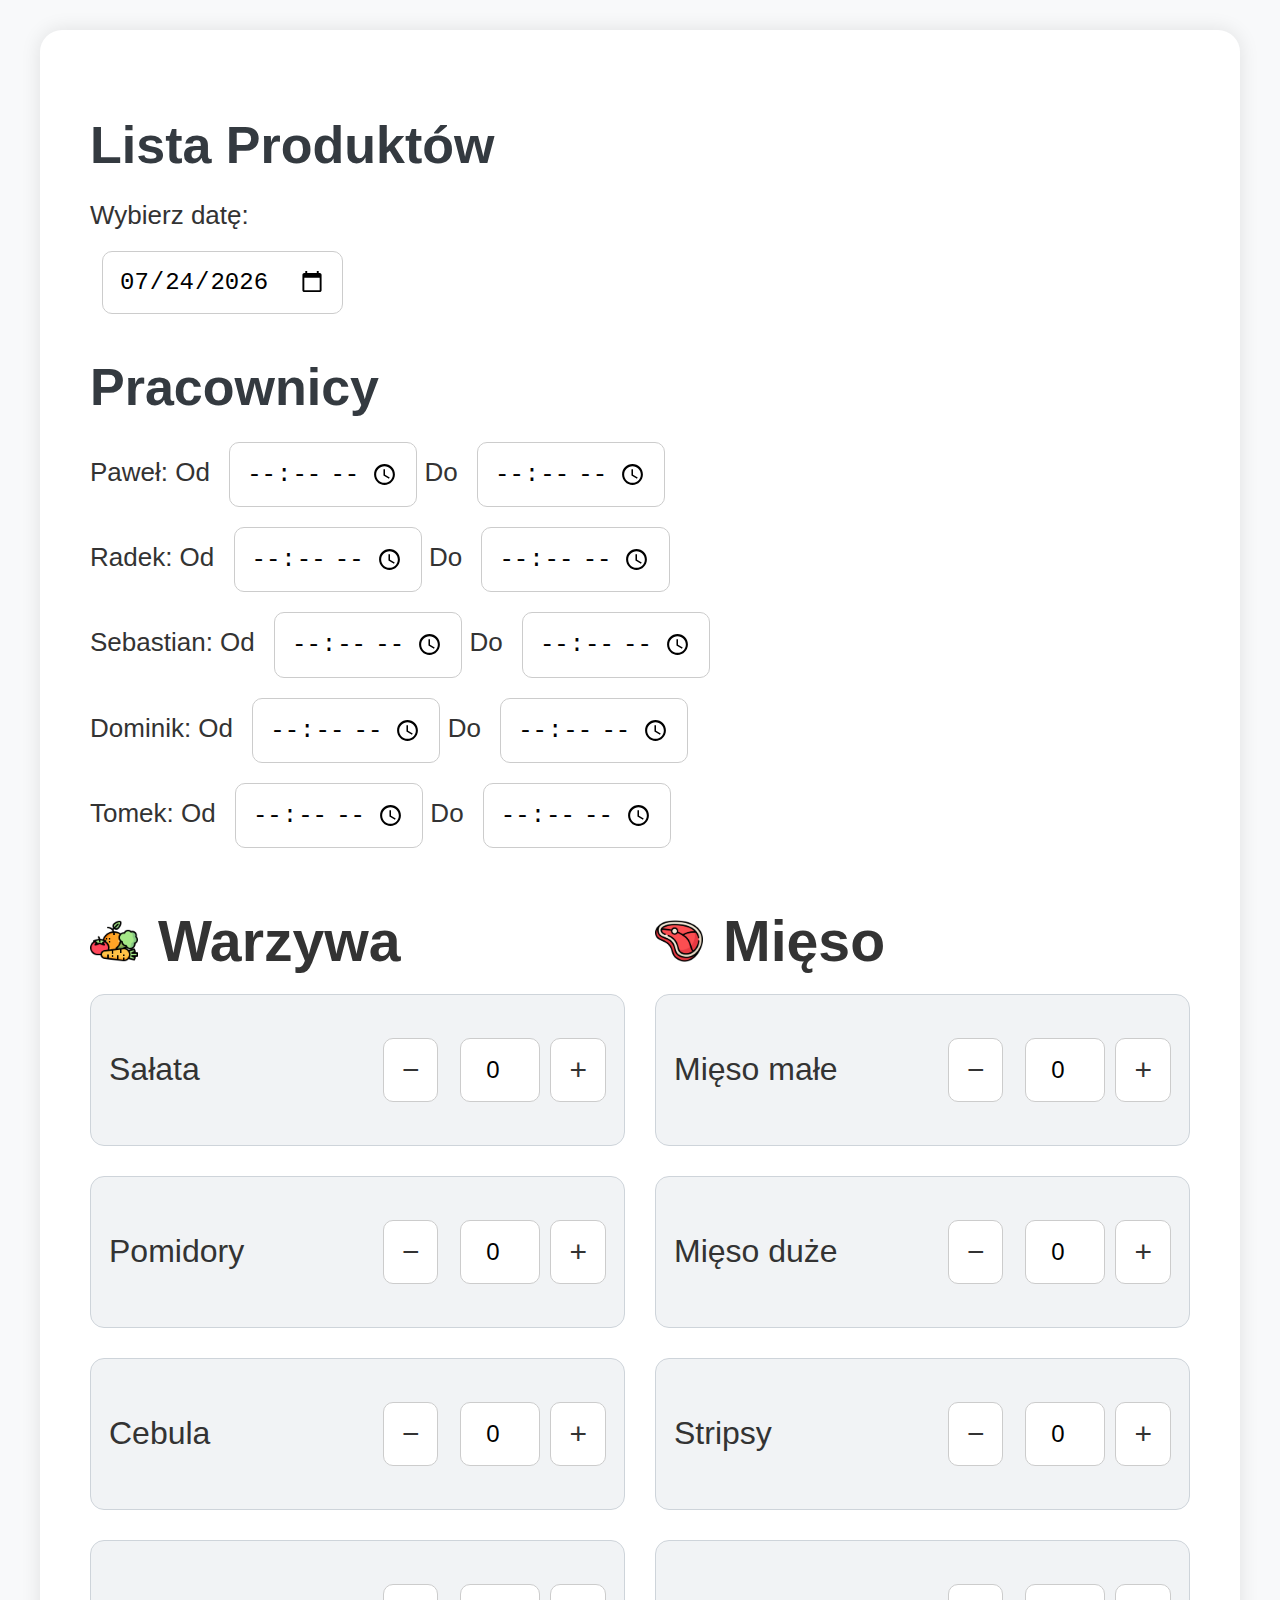
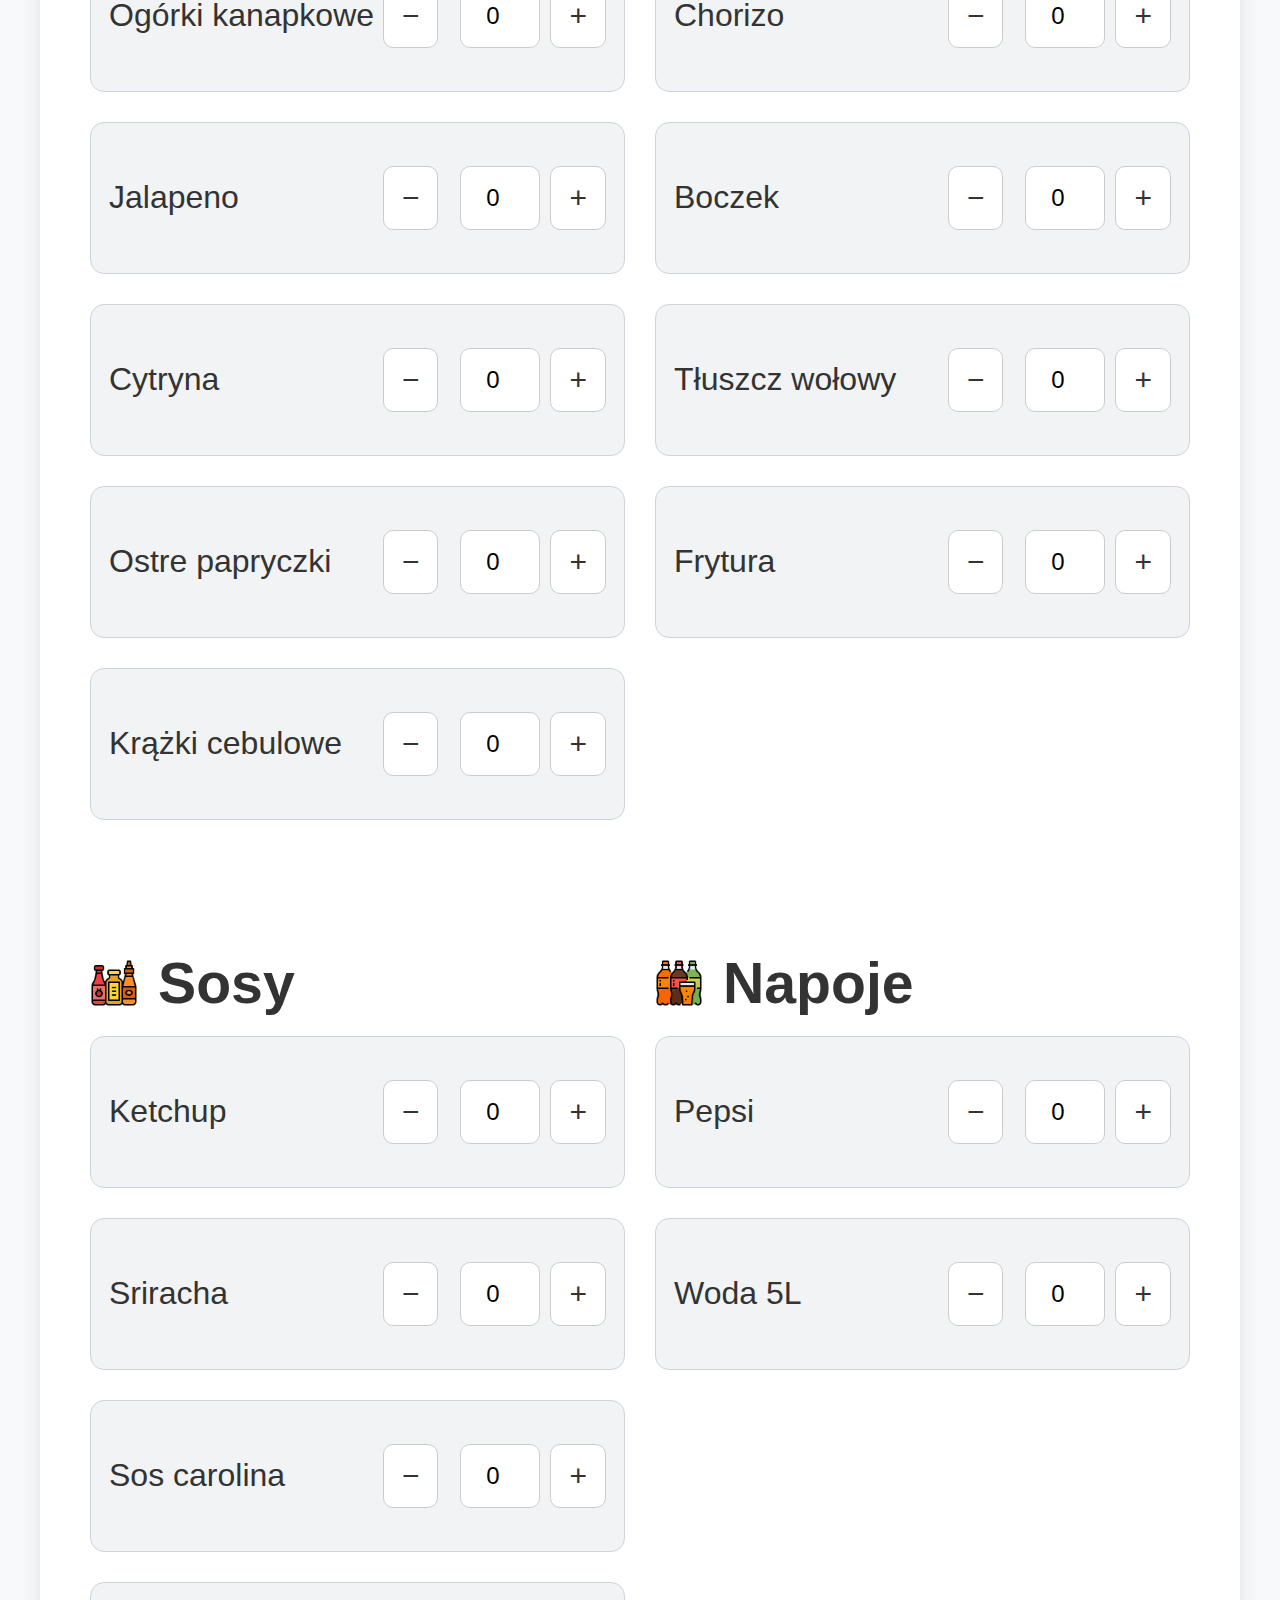
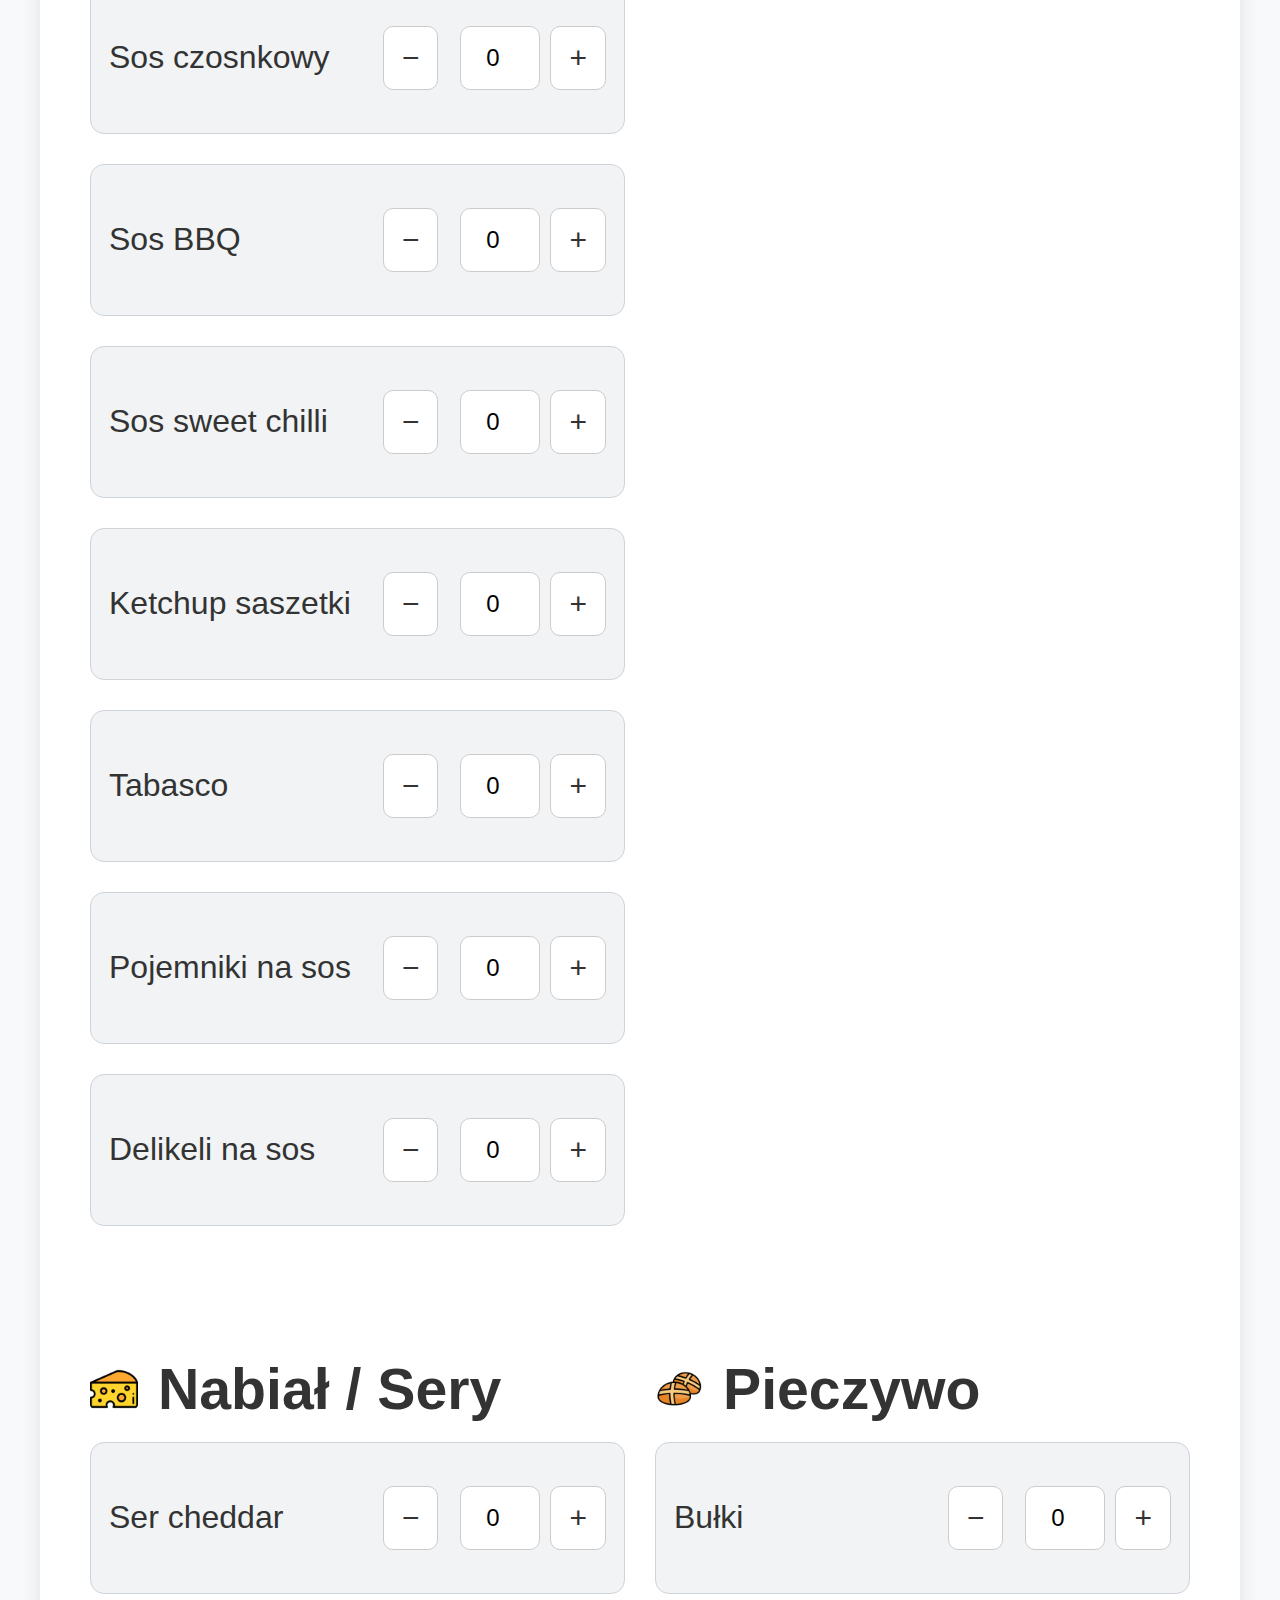
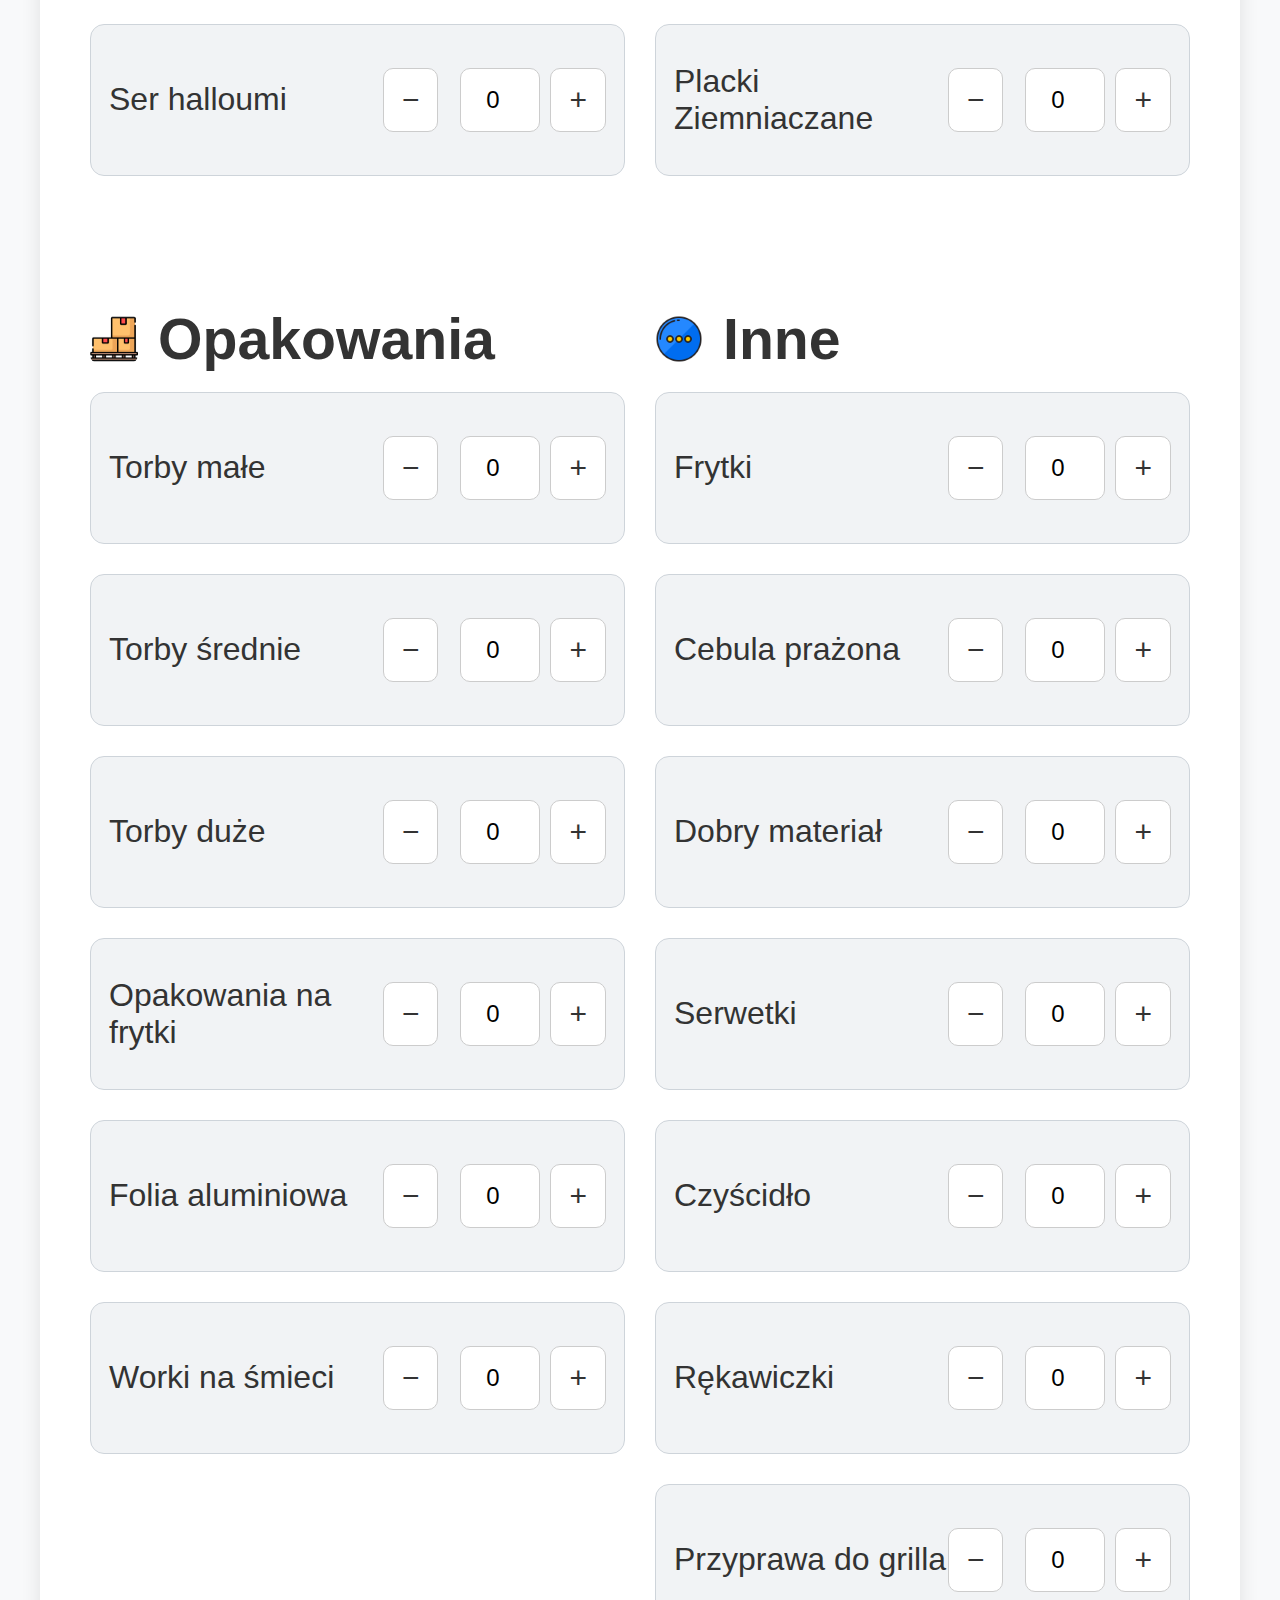
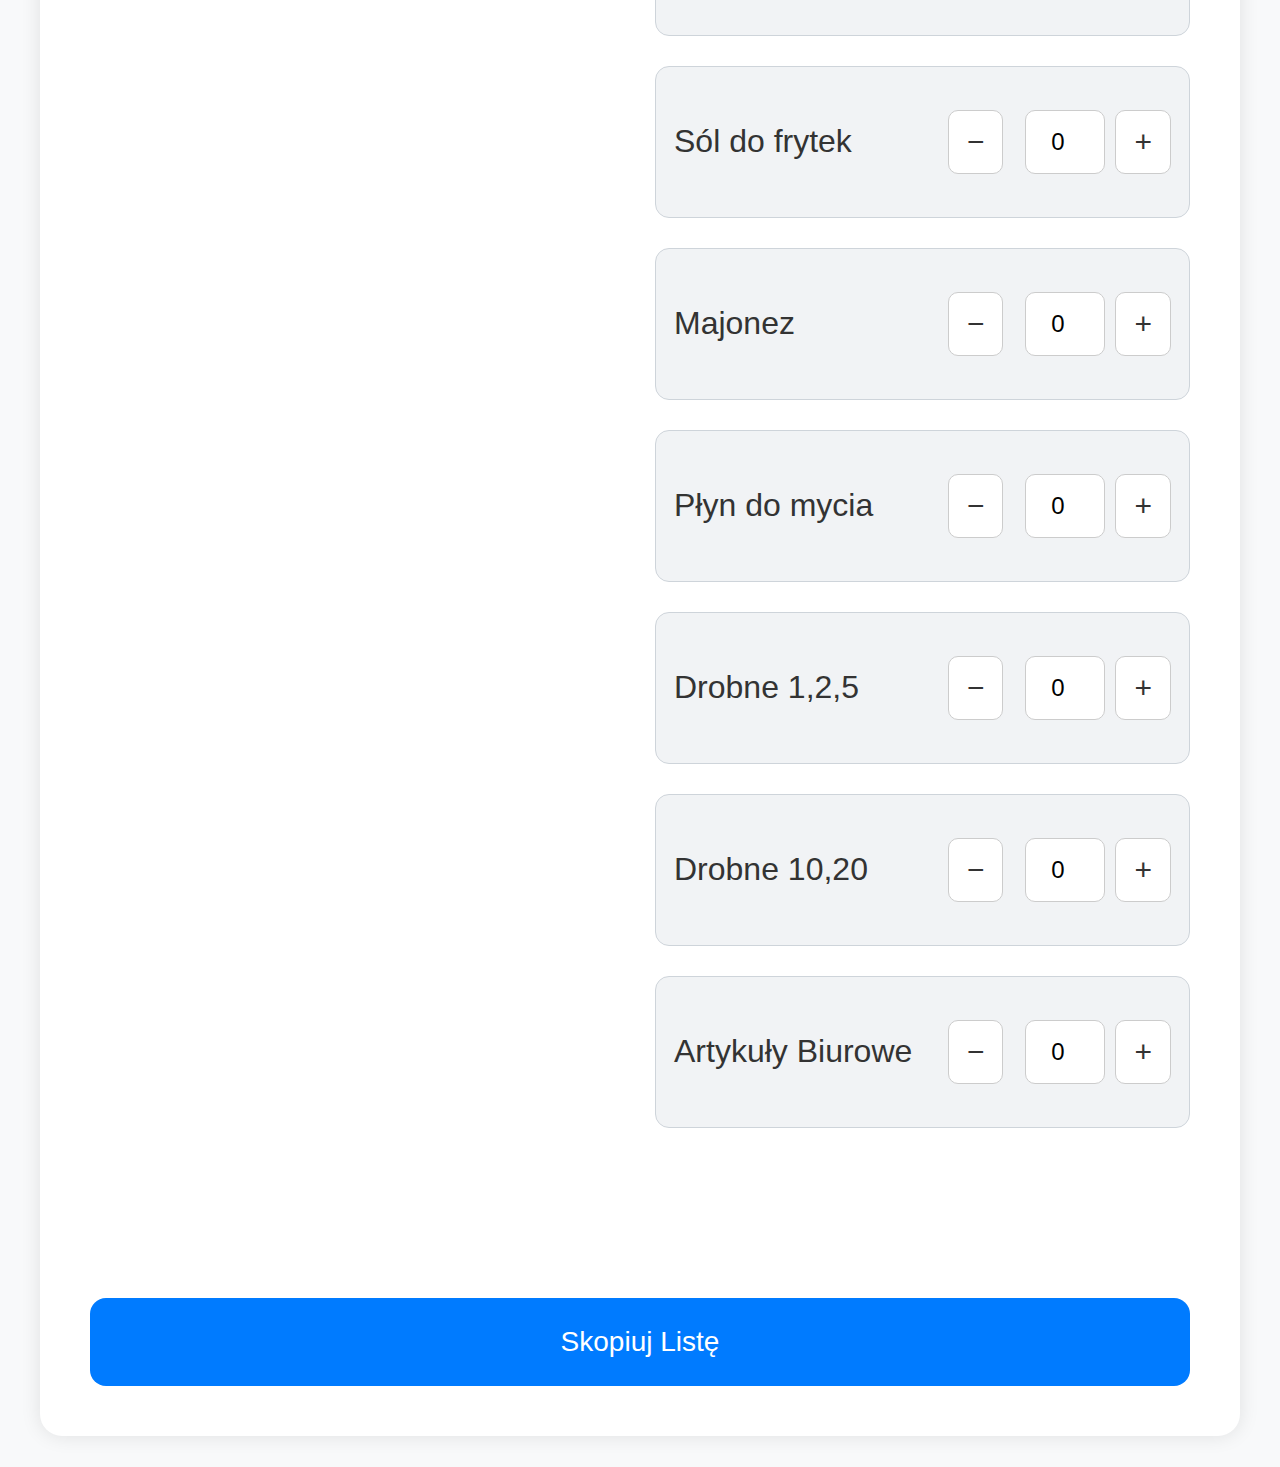
==== commit 2ad9dcff: "Add files via upload" ====
--- a/index.html
+++ b/index.html
@@ -23,14 +23,6 @@
       <div><label>Tomek: Od <input type="time" id="tomek_od"> Do <input type="time" id="tomek_do"></label></div>
     </div>
 
-    <h2>Finanse</h2>
-    <div id="finanse">
-      <div><label>Utarg: <input type="number" id="finanse_utarg" min="0" step="0.01"> zł</label></div>
-      <div><label>Gotówka: <input type="number" id="finanse_gotowka" min="0" step="0.01"> zł</label></div>
-      <div><label>Karty: <input type="number" id="finanse_karty" min="0" step="0.01"> zł</label></div>
-    </div>
-
-
     <div id="resetContainer" style="display: none;">
       <button class="reset-button" onclick="resetAll()">Resetuj</button>
     </div>
@@ -49,9 +41,9 @@
     <button onclick="zatwierdzLokal('Oświęcim')" style="margin: 10px;">Oświęcim</button>
     <button onclick="zatwierdzLokal('Osiek')" style="margin: 10px;">Osiek</button>
   </div>
+</div>
 
-  <script src="html2canvas.min.js"></script>
-  <script src="script.js"></script>
-
+<script src="html2canvas.min.js"></script>
+<script src="script.js"></script>
 </body>
 </html>
